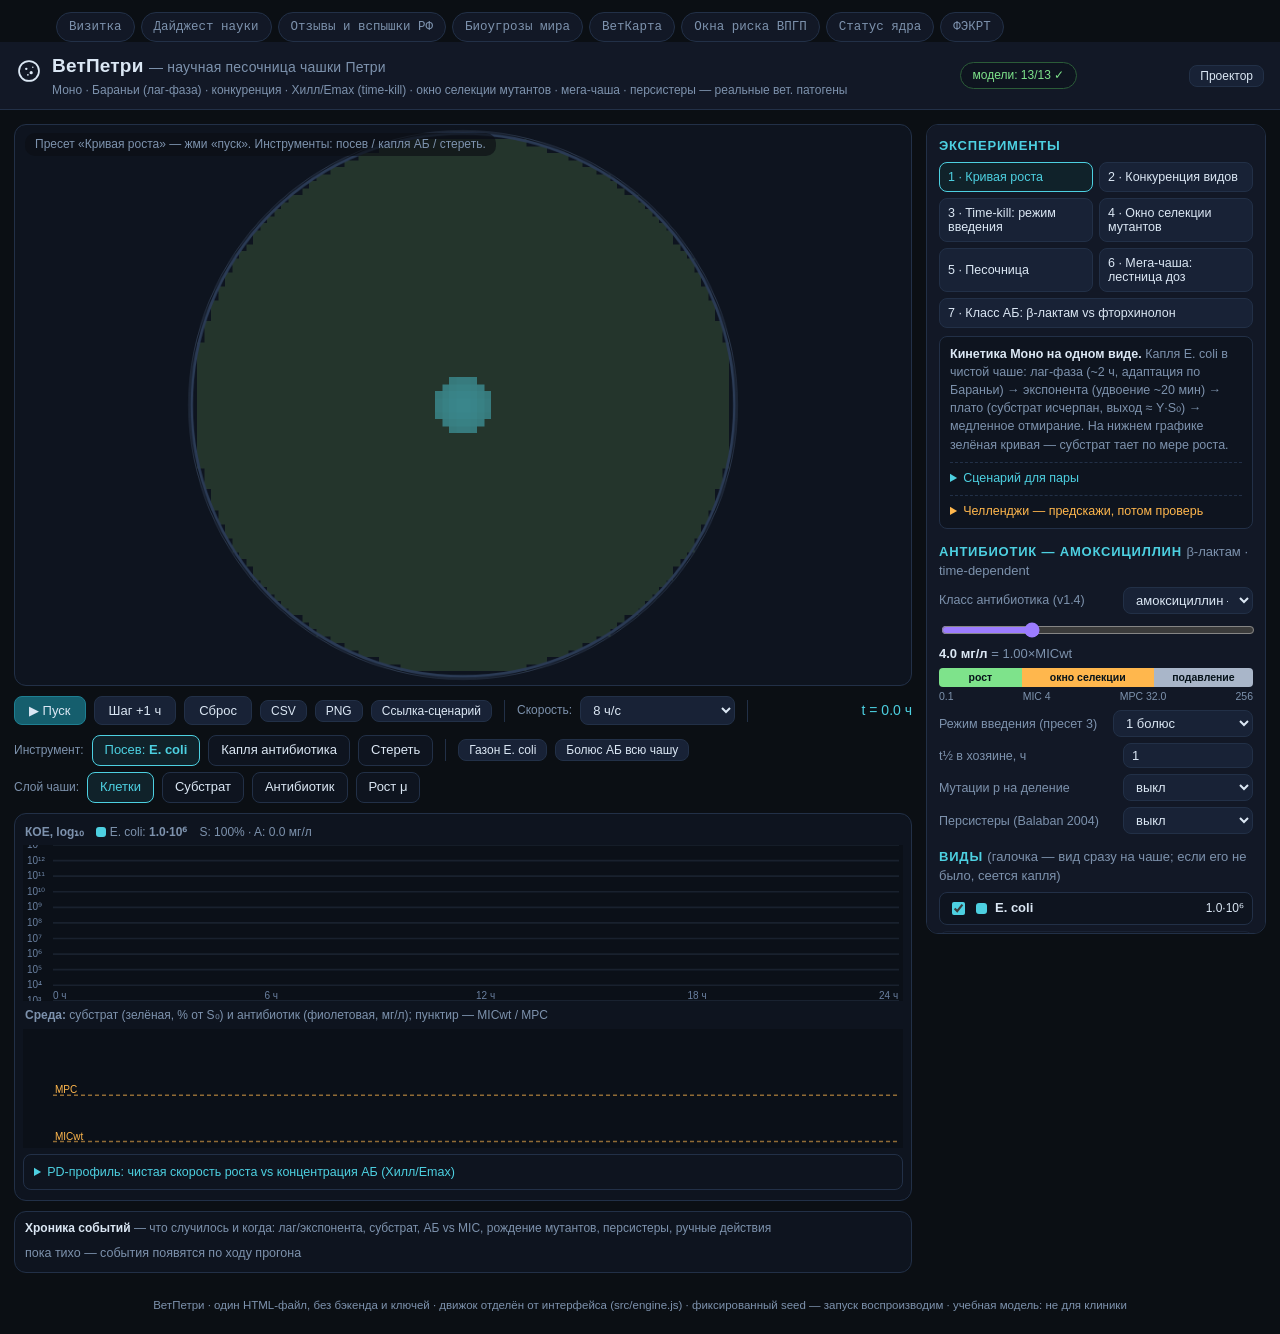
==== index.html @ a4577112 "Task 184: ВетПетри — хвост аудита 183: читаемые оси на мобильных (DPR-масштаб), систематический NBSP" ====
<!DOCTYPE html>
<html lang="ru">
<head>
<meta charset="utf-8">
<meta name="viewport" content="width=device-width, initial-scale=1">
<title>ВетПетри — научная песочница чашки Петри (вет. микробиология)</title>
<meta name="description" content="Учебный симулятор чашки Петри с реальными ветеринарными патогенами: кинетика Моно, лаг-фаза по Бараньи, конкуренция видов, time-kill по Хиллу/Emax, окно селекции мутантов. Один HTML, без бэкенда.">
<meta property="og:title" content="ВетПетри — симулятор чашки Петри">
<meta property="og:description" content="Моно, Бараньи, Хилл/Emax, окно селекции мутантов — на реальных вет. патогенах. Для пары по микробиологии.">
<style>
/* vet-ds — ядро ДС экосистемы (инлайн, офлайн single-file) */
/* ==========================================================================
   vet-ds v2.3 «Научная периодика» — дизайн-система ветеринарной экосистемы
   --------------------------------------------------------------------------
   v2.1:  редакционный слой — .ds-rule-double, .ds-dropcap, .ds-spark,
          .ds-overline--rule, .ds-masthead-meta, .ds-theme-toggle--labeled
   v2.1.1: токен --ds-rule для «чернильных» линеек (тёмная тема больше не
          красит их текстом = «белые полосы»); .ds-rule-double на токене
   v2.2:  мастхед-паттерн витрин — .ds-masthead (шапка-«полоса периодики»
          c брендом/подзаголовком/боком), .ds-hub (навигация экосистемы
          пилюлями), .ds-footer--meta (левый многострочный подвал витрины).
          Закрывает последний открытый пункт роадмапа v2.0. Эталонная
          адопция: vetflu (Task 154).
   v2.3:  голоса по разделу + платформенный слой. Голос B «Формуляр»
          (data-theme="form"), компоненты периодики (.ds-tabs,
          .ds-pagination, .ds-delta--good/--bad, .ds-skeleton, .ds-empty,
          .ds-pullquote, .ds-ba), Prata-фолбэк кириллицы, :focus-visible,
          prefers-reduced-motion, print всех голосов. Платформа (блоки
          26-29): View Transitions, сноски-поповеры, прогресс чтения,
          формулярная валидация без JS. Повышено из v2.3-draft: Task 161
          (апрув+докрутки), 162 (лаборатория платформы), 163 (вес/слоп),
          164 (повышение). Гейт contrast_v2.py зелёный во всех 5 темах.
   v2.3.1: мобильная компакция периодики (блок 30) — мастхед/хаб/колофон
          на 640px: лого 38px, кегли вниз, хаб одним скроллящимся рядом,
          safe-area-inset-bottom у подвала. Повод: голос владельца —
          «на телефоне верх занимает большую часть экрана» (Task 165).
   v2.3.2: формуляр самодостаточен в любой оболочке — блок form дополнил
          токены текста/бордеров/статусов/теней значениями A-light (грабли
          §24: в A-dark секция наследовала бы кремовый --ds-text на бежевом).
          Значения = прежний merge root+form, гейт не меняется. Акцент
          остаётся характером витрины (пиннинг в тёмной оболочке обязателен).
          --ds-border-strong затемнён до #857F6E: подчёркивание инпутов —
          небуквенная графика, WCAG 1.4.11 требует 3:1 (A-light значение
          давало 1.57 на беж — слепая зона текстового гейта). Плюс фикс
          print-переанкорки: section[data-theme="form"] в селекторе блока 20 —
          §25 ниже по файлу побеждал равную специфичность, и стол печатался
          бежевым при включённых «фонах печати» (нашёл print-гейт vettools).
   v2.3.3: гейт §1.4.11 стал законом ядра (contrast_v2.py: border-strong ×
          3 поверхности ≥3:1, rule × bg ≥3:1, --ds-border исключён как
          декор) — и сразу поймал: root #C8C4B6 = 1.51–1.75, dark #554E44
          = 1.60–2.02, instrument #353B44 = 1.38–1.60. Фикс: border-strong
          #857F6E в A-light/A-dark (сепия-тушь единая с формуляром, худшая
          3.28:1) и #6A7590 в C (сталь, худшая 3.38:1). Task 175.
   v2.3.4: --ds-accent-text «акцент-тушь» — терракота, разведённая чер--
          нилами текста (color-mix от --ds-accent: характер витрины едет
          автоматически). Закрывает слепую зону «акцент-как-текст»:
          чистый акцент как текст = 4.38:1 на беж (root), 3.94 на гра--
          фите (dark), 3.7 на тинтах бейджей — .ds-overline b, .ds-fn,
          .ds-badge, .ds-hub a.on, .ds-link:hover теперь на тушы; P=76
          root/form (худшая 5.13), P=64 dark (худшая 4.84), C — чистая
          бирюза (5.57). Гейт: contrast_v2 разбирает var()/color-mix.
   v2.4:  ПОЛЕВОЙ РЕЖИМ — шестая и седьмая темы. [data-theme="field"]
          «Солнце»: текст 7:1 (AAA — чтение на улице), тач-таргеты
          ≥48px, тени отключены (солнце их смывает), туша P=56
          (#782a16, худшая 7.18). [data-theme="night"] — янтарь без
          синего: синий канал наименьший в КАЖДОМ токене (закон гейта,
          не вкус), текст ≥7, статусы переведены на тёплые аналоги
          (blue→песок #D4B47E, violet→тёплый mauve #C9A184), прототип —
          nightTheme ветэко #16130E. Компоненты: .ds-toast (панель на
          волоске border-strong, без тени — эталон DsRoute-тост ветвойс),
          .ds-dl (прогресс скачивания модели: байты × скорость × ETA).
          Гейты: порог 7:1 для field/night текст-ролей и field-туши;
          ночь-без-синего проверяется по b<min(r,g) каждого токена.
   v2.4.1: поповер-фолбэк без Popover API (Chrome < 114, 2023) — сноска
          деградирует в классическую периодику: маркер не прикидывается
          кнопкой (курсор/тач сняты через @supports not selector(
          :popover-open)), текст живёт каноничным дублем — списком
          .ds-fnotes; дубль скрыт «всегда-закрыт» и показывается
          :popover-open. Урок QA: @supports (popover: popover) — ложь
          даже в свежих Chromium (HTML-атрибут ≠ CSS-свойство).
          Повод: код-ревью Task 178 («сайты тоже»).
   Один файл: токены + компоненты. Подключается витриной как копия
   (репо приватное — CDN недоступен) или git submodule.

   ГОЛОС СИСТЕМЫ (v2.0, решение владельца — Task 140):
   середина между зумер-модой и научной сдержанностью. Личность выражают
   типографика, данные и аннотации — НЕ декор. Референс: научная периодика
   (Our World in Data × издательские системы Anthropic).

   Темы:
     :root                    — A-light «Научная периодика» (бумага) — ДЕФОЛТ
     [data-theme="dark"]      — A-dark «Вечерний номер» (тёплый графит)
     [data-theme="instrument"]— C «Прибор» (графит + бирюза) — дашборды с картой
     [data-theme="light"]     — алиас A-light (обратная совместимость v0.1)
     [data-theme="form"]      — B «Формуляр» (голос разделов «действуешь»):
                                 секция на странице A — токены производные,
                                 плотность рабочего стола
     [data-theme="field"]      — A-полевой «Солнце» (v2.4): текст 7:1 (AAA,
                                 чтение на солнце), тач ≥48, плоские тени
     [data-theme="night"]      — полевая ночь (v2.4): янтарь без синего
                                 (b-канал наименьший во всех токенах)

   Витрина-характер: :root { --ds-accent: <светлое значение>; }
   [data-theme="dark"] { --ds-accent: <тёмное значение>; } — все производные
   (color-mix, currentColor, focus) едут автоматически.

   Шрифты: Google Fonts (link в README; офлайн — деградация на системные).

   Правила экосистемы (не менять без причины):
   - иконки = Lucide inline SVG; эмодзи в UI запрещены;
   - текст ≥ AA (4.5:1): --ds-faint — нижняя граница читаемого (проверено
     на bg/surface/surface2 во всех темах, scripts/contrast_v2.py);
   - ✓ ✗ ⚠ — легитимные типографские знаки статусов;
   - категориальные data-viz-цветы (карты/графики) ДС не подчиняются;
   - заголовки-витрины: serif-дисплей (--ds-font-display), курсивный акцент — em;
   - бан-лист: glassmorphism, mesh-градиенты, блобы, radius > 10px,
     эмодзи в UI, свечения вокруг текста;
   - движение: --ds-dur/--ds-ease, единые для всех переходов.
   ========================================================================== */

/* --------------------------------------------------------------------------
   1. Токены — A-light «Научная периодика» (дефолт)
   -------------------------------------------------------------------------- */
:root {
  color-scheme: light;

  /* -- Поверхности (бумага) ----------------------------------------------- */
  --ds-bg:        #FAF9F5;   /* фон страницы — тёплая бумага */
  --ds-surface:   #FFFFFF;   /* карточки, панели */
  --ds-surface2:  #F1EEE6;   /* приподнятые панели, hover-строки */
  --ds-border:    #E3E0D5;   /* волосяные линии (декоративные разделители — вне §1.4.11) */
  --ds-border-strong: #857F6E; /* рамки инпутов/кнопок/чипов: WCAG 1.4.11 ≥3:1 — та же сепия,
                              что у формуляра с v2.3.2 (было #C8C4B6 = 1.51–1.75:1 — слепая зона) */
  --ds-rule:      #1C1B1A;   /* «чернильные» линейки редакционного слоя (мастхед, № выпусков) */

  /* -- Текст --------------------------------------------------------------- */
  --ds-text:      #1C1B1A;   /* основной (16.3:1) */
  --ds-muted:     #5B564C;   /* второстепенный (6.9:1) */
  --ds-faint:     #6E695C;   /* метаданные, подписи (5.2:1, ≥AA везде) */

  /* -- Семантика статусов (едина по всем темам) ----------------------------- */
  --ds-red:       #B3261E;   /* ошибка, критично */
  --ds-green:     #47753A;   /* успех, OK (v2.3: +AA на surface2, было #4C7A3F 4.35) */
  --ds-amber:     #8A5A14;   /* внимание, предупреждение */
  --ds-orange:    #AC4E18;   /* высоко/риск (v2.3: +AA на surface2, было #B4531C 4.32) */
  --ds-blue:      #33608C;   /* инфо, ссылки-данные */
  --ds-violet:    #6D4FC4;   /* категориальный (данные, не UI) */

  /* -- Акцент: эпидемиологический красный периодики ------------------------ */
  --ds-accent:       #C73E1D;
  --ds-accent-strong: #A93516;   /* hover / активные состояния */
  --ds-accent-ink:   #FFF8F4;    /* текст на заливке акцентом (4.8:1) */
  --ds-accent-text:  color-mix(in srgb, var(--ds-accent) 76%, var(--ds-text) 24%);
                     /* v2.3.4 «акцент-тушь»: терракота, разведённая чернилами
                        текста — акцент-как-ТЕКСТ (§1.4.3, худшая 5.13:1 на тинтах
                        бейджей; чистый акцент давал 3.7–4.4). Заливки/графика —
                        по-прежнему чистый --ds-accent */

  /* -- Типографика: голос системы ------------------------------------------- */
  --ds-font-display: "Instrument Serif", Georgia, "Times New Roman", serif;
  --ds-font-sans: "Inter", ui-sans-serif, -apple-system, "Segoe UI", Roboto,
                  "Helvetica Neue", Arial, sans-serif;
  --ds-font-mono: "IBM Plex Mono", ui-monospace, "SF Mono", "Cascadia Mono",
                  Consolas, "Liberation Mono", monospace;
  --ds-text-xs:   11px;
  --ds-text-s:    12.5px;
  --ds-text-m:    14px;
  --ds-text-l:    17px;
  --ds-text-xl:   24px;
  --ds-text-2xl:  clamp(30px, 4.5vw, 40px);  /* заголовки-витрины, serif */
  --ds-text-hero: clamp(38px, 6vw, 64px);    /* h1 лендинга, serif */

  /* -- Спейсинг (базис 4px) -------------------------------------------------- */
  --ds-space-1: 4px;
  --ds-space-2: 8px;
  --ds-space-3: 12px;
  --ds-space-4: 16px;
  --ds-space-5: 24px;
  --ds-space-6: 32px;
  --ds-space-7: 48px;

  /* -- Радиусы (периодика: сдержанные) --------------------------------------- */
  --ds-radius-s:    4px;   /* кнопки, чипы, инпуты */
  --ds-radius:      8px;   /* карточки, панели */
  --ds-radius-pill: 999px;

  /* -- Тени (бумага: мягкий ambient) ----------------------------------------- */
  --ds-shadow:    0 1px 2px rgba(28,27,26,.05), 0 10px 28px rgba(28,27,26,.06);
  --ds-shadow-in: inset 0 1px 0 rgba(255,255,255,.6);

  /* -- Движение (единая спецификация) ---------------------------------------- */
  --ds-dur:  160ms;
  --ds-ease: cubic-bezier(.2, 0, 0, 1);

  /* -- Фокус (a11y) ------------------------------------------------------------ */
  --ds-focus: 0 0 0 2px var(--ds-bg), 0 0 0 4px var(--ds-accent);
}

/* --------------------------------------------------------------------------
   1a. A-dark «Вечерний номер» — тёплый графит, кремовый текст
   -------------------------------------------------------------------------- */
[data-theme="dark"] {
  color-scheme: dark;

  --ds-bg:        #211E19;
  --ds-surface:   #2A2620;
  --ds-surface2:  #34302A;
  --ds-border:    #3F3A32;
  --ds-border-strong: #857F6E; /* v2.3.3: ≥3:1 на худшей поверхности #34302A (3.28) — единая
                              «сепия-тушь» сильных рамок в свете и ночи (было #554E44 = 1.60–2.02) */
  --ds-rule:      #6E685C;   /* ~3:1 на bg: линейка читается, но не «белая полоса» (НЕ --ds-text!) */

  --ds-text:      #EDE9E0;   /* 13.7:1 */
  --ds-muted:     #B8B1A3;   /* 7.8:1 */
  --ds-faint:     #9E9789;   /* 5.7:1 bg / 4.5:1 surface2 — AA везде */

  --ds-red:       #E87963;   /* 4.6:1 на surface2 — AA на всех поверхностях */
  --ds-green:     #8DB96F;
  --ds-amber:     #D9A24A;
  --ds-orange:    #E08A4F;
  --ds-blue:      #82A9CC;
  --ds-violet:    #B9A5E3;

  --ds-accent:       #E06A43;   /* терракота на тёмном (5.0:1) */
  --ds-accent-strong: #EC855F;
  --ds-accent-ink:   #1F0E07;   /* 5.6:1 на заливке */
  --ds-accent-text:  color-mix(in srgb, var(--ds-accent) 64%, var(--ds-text) 36%);
                     /* v2.3.4: тёмный акцент слабее на своих поверхностях
                        (3.4–3.9) — разводим сильнее, к белому чернилу;
                        худшая 4.84:1 на тинте бейджа */

  --ds-shadow:    0 1px 2px rgba(0,0,0,.3), 0 8px 24px rgba(0,0,0,.22);
  --ds-shadow-in: inset 0 1px 0 rgba(255,255,255,.04);
}

/* --------------------------------------------------------------------------
   1b. C «Прибор» — дашборды с картой: графит + приборная бирюза
   -------------------------------------------------------------------------- */
[data-theme="instrument"] {
  color-scheme: dark;

  --ds-bg:        #14161A;
  --ds-surface:   #1A1D22;
  --ds-surface2:  #20242B;
  --ds-border:    #262A31;
  --ds-border-strong: #6A7590; /* v2.3.3: ≥3:1 на худшей поверхности #20242B (3.38) — сталь
                              светлее графита, аффорданс рамок (было #353B44 = 1.38–1.60) */
  --ds-rule:      #5A6472;   /* ~3:1 на bg — приборная линейка без неона */

  --ds-text:      #E8EAED;   /* 15.0:1 */
  --ds-muted:     #AAB5C0;   /* 8.7:1 */
  --ds-faint:     #939EA9;   /* 6.6:1 bg / 5.7:1 surface2 */

  --ds-red:       #E46655;   /* v2.3: +AA на surface2 (было #E2604F 4.46) */
  --ds-green:     #57B87B;
  --ds-amber:     #E0A438;
  --ds-orange:    #E08A4F;
  --ds-blue:      #6FA8DC;
  --ds-violet:    #A78BFA;

  --ds-accent:       #35C29A;   /* приборная бирюза (8.1:1) */
  --ds-accent-strong: #4AD4AC;
  --ds-accent-ink:   #0C1210;   /* 8.4:1 на заливке */
  --ds-accent-text:  var(--ds-accent);
                     /* v2.3.4: C — бирюза чистая, 5.57:1 худшая (тинт
                        бейджа на surface2); характеры (циан лабораторий)
                        наследуют автоматически через var() */

  --ds-shadow:    0 1px 2px rgba(0,0,0,.35), 0 8px 24px rgba(0,0,0,.25);
  --ds-shadow-in: inset 0 1px 0 rgba(255,255,255,.03);
}

/* 1c. Обратная совместимость v0.1: витрины со старым атрибутом светлой темы */
[data-theme="light"] { color-scheme: light; }

/* --------------------------------------------------------------------------
   1d. A-полевой «Солнце» (v2.4) — чтение на улице: 7:1, тач ≥48, плоско
   -------------------------------------------------------------------------- */
[data-theme="field"] {
  color-scheme: light;

  /* максимум отражения: чистая бумага, никаких кремовых оттенков;
     surface2 — единственный тон-шаг (на солнце тонкие различия гибнут) */
  --ds-bg:        #FFFFFF;
  --ds-surface:   #FFFFFF;
  --ds-surface2:  #F0EEE8;
  --ds-border:    #D9D5C8;   /* декор — вне §1.4.11 как и в A-light */
  --ds-border-strong: #6E6656; /* рамки на солнце: 4.89 худшая — в A-light 3.28;
                                полевой аффорданс должен переживать блики */
  --ds-rule:      #14110E;

  /* чернила: 7:1 (AAA) на всех поверхностях — порог полевого гейта;
     faint #524D45 (7.22) — подписи тоже читаются под солнцем */
  --ds-text:      #14110E;   /* 16.2:1 */
  --ds-muted:     #47423B;   /* 8.58:1 */
  --ds-faint:     #524D45;   /* 7.22:1 */

  /* статусы A-light проходят на белом (4.67–5.67) — семантика статусов
     едина по темам (правило ядра), полевой порог их не трогает */
  --ds-red:       #B3261E;
  --ds-green:     #47753A;
  --ds-amber:     #8A5A14;
  --ds-orange:    #AC4E18;
  --ds-blue:      #33608C;
  --ds-violet:    #6D4FC4;

  --ds-accent:       #C73E1D;   /* заливки — та же терракота (кнопка =
                                  крупный текст, AA 4.8 хватает) */
  --ds-accent-strong: #A93516;
  --ds-accent-ink:   #FFF8F4;
  --ds-accent-text:  color-mix(in srgb, var(--ds-accent) 56%, var(--ds-text) 44%);
                     /* полевая туша P=56 (#782a16, худшая 7.18 на тинте):
                        акцент-как-текст на солнце — тоже AAA */

  /* солнце смывает тени — плоскость как у формуляра (print-паттерн) */
  --ds-shadow:    none;
  --ds-shadow-in: none;

  /* фокус толще: 5px контур — на солнце 4px теряется в блике */
  --ds-focus: 0 0 0 2px var(--ds-bg), 0 0 0 5px var(--ds-accent);
}

/* --------------------------------------------------------------------------
   1e. Полевая ночь (v2.4) — янтарь без синего: тёмная адаптация глаз
   -------------------------------------------------------------------------- */
[data-theme="night"] {
  color-scheme: dark;

  /* прототип — nightTheme ветэко (#16130E): тёплый чёрный, синий канал
     в КАЖДОМ токене — наименьший (закон contrast_v2: b < min(r,g));
     ночь не вышибает родопсин — можно вернуться к работе с фонариком */
  --ds-bg:        #16130E;
  --ds-surface:   #1D1912;
  --ds-surface2:  #262017;
  --ds-border:    #3A3428;
  --ds-border-strong: #8A8270;  /* 4.23 худшая — тёплой стали хватает */
  --ds-rule:      #E6DAC2;

  --ds-text:      #E6DAC2;   /* 11.7:1 — тёплые чернила */
  --ds-muted:     #C2B599;   /* 7.96:1 — тоже за полевым порогом 7 */
  --ds-faint:     #A2957B;   /* 5.47:1 — метаданные, AA (не полевой порог) */

  /* статусы — тёплые аналоги: СИНЕГО НЕТ (blue→песок, violet→тёплый mauve);
     семантика сохранена позицией в API, не оттенком */
  --ds-red:       #E8785A;
  --ds-green:     #BFB15E;
  --ds-amber:     #E8C068;
  --ds-orange:    #E8A05C;
  --ds-blue:      #D4B47E;   /* «инфо» песочный — синий канал наименьший */
  --ds-violet:    #C9A184;   /* категориальный — тёплый mauve */

  --ds-accent:       #E8A25C;   /* янтарь (8.5 с чернилами) */
  --ds-accent-strong: #F0B876;
  --ds-accent-ink:   #1F1305;
  --ds-accent-text:  color-mix(in srgb, var(--ds-accent) 86%, var(--ds-text) 14%);
                     /* ночная туша почти чистый янтарь (худшая 6.33 на тинте):
                        разводить сильнее незачем — глаз ночью и так контрастный */

  --ds-shadow:    0 1px 2px rgba(0,0,0,.55), 0 8px 24px rgba(0,0,0,.45);
  --ds-shadow-in: inset 0 1px 0 rgba(232,218,194,.05);

  --ds-focus: 0 0 0 2px var(--ds-bg), 0 0 0 4px var(--ds-accent);
}

/* --------------------------------------------------------------------------
   2. Базовая типографика ДС
   -------------------------------------------------------------------------- */
.ds-body {
  font-family: var(--ds-font-sans);
  font-size: var(--ds-text-m);
  line-height: 1.55;
  color: var(--ds-text);
  background: var(--ds-bg);
  -webkit-font-smoothing: antialiased;
  font-variant-numeric: tabular-nums;   /* цифры данных не пляшут */
}

/* --------------------------------------------------------------------------
   2a. Голос периодики: дисплей, оверлайн, сноски
   -------------------------------------------------------------------------- */
.ds-display {
  font-family: var(--ds-font-display);
  font-weight: 400;
  font-size: var(--ds-text-2xl);
  line-height: 1.12;
  letter-spacing: -.01em;
  margin: 0 0 var(--ds-space-3);
}
.ds-display em { color: var(--ds-accent-text); font-style: italic; }

.ds-display--hero {
  font-size: var(--ds-text-hero);
  line-height: 1.05;
  letter-spacing: -.015em;
}

/* моно-оверлайн над заголовком: «01 · Эпидситуация // Грипп птиц» */
.ds-overline {
  font-family: var(--ds-font-mono);
  font-size: var(--ds-text-xs);
  font-weight: 500;
  letter-spacing: .14em;
  text-transform: uppercase;
  color: var(--ds-muted);
  margin: 0 0 var(--ds-space-3);
}
.ds-overline b { color: var(--ds-accent-text); font-weight: 500; }

/* подпись «Рис. N — ...» под иллюстрацией/графиком */
.ds-figure { margin: 0; }
.ds-figure__caption {
  margin-top: var(--ds-space-2);
  font-family: var(--ds-font-mono);
  font-size: var(--ds-text-xs);
  line-height: 1.5;
  color: var(--ds-faint);
}
.ds-figure__caption b { color: var(--ds-accent-text); font-weight: 500; }

/* сноска в тексте и подвал сносок */
.ds-fn {
  color: var(--ds-accent-text);
  font-family: var(--ds-font-mono);
  font-size: .62em;
  vertical-align: super;
  line-height: 0;
  cursor: help;
}
.ds-fnotes {
  font-family: var(--ds-font-mono);
  font-size: var(--ds-text-xs);
  line-height: 1.7;
  color: var(--ds-faint);
  border-top: 1px solid var(--ds-border);
  padding-top: var(--ds-space-3);
  max-width: 62ch;
}

/* фактура лабноты: точечная сетка для hero-зон (тон, не декор-градиент) */
.ds-bg-dots {
  background-image: radial-gradient(
    circle,
    color-mix(in srgb, var(--ds-text) 13%, transparent) 1px,
    transparent 1.2px);
  background-size: 22px 22px;
}

/* --------------------------------------------------------------------------
   2b. Редакционный слой v2.1 — мастхед, буквица, спарклайн, двойные линейки
   -------------------------------------------------------------------------- */
/* двойная линейка периодики: толстая линия + тонкая (пустой div-разделитель) */
.ds-rule-double {
  border: none;
  border-top: 2px solid var(--ds-rule);
  padding-top: 2px;
  margin: var(--ds-space-4) 0;
}
.ds-rule-double::after { content: ""; display: block; border-top: 1px solid var(--ds-border-strong); }

/* буквица первого абзаца (лид номера) */
.ds-dropcap::first-letter {
  float: left;
  font-family: var(--ds-font-display);
  font-size: 3em;
  line-height: .82;
  padding: .05em .12em 0 0;
  color: var(--ds-accent-text);
}

/* спарклайн: орнамент = данные (svg viewBox="0 0 100 30" preserveAspectRatio="none") */
.ds-spark { display: block; width: 100%; height: 30px; }
.ds-spark__line {
  fill: none;
  stroke: var(--ds-accent);
  stroke-width: 1.75;
  stroke-linecap: round;
  stroke-linejoin: round;
  vector-effect: non-scaling-stroke;
}
.ds-spark__area { fill: color-mix(in srgb, var(--ds-accent) 10%, transparent); }
.ds-spark__end { fill: var(--ds-accent); }

/* оверлайн-разделитель секции: «№ 128 · 24 октября» + линейка до края */
.ds-overline--rule { display: flex; align-items: center; gap: var(--ds-space-3); }
.ds-overline--rule::after { content: ""; flex: 1; height: 1px; background: var(--ds-border-strong); }

/* служебная строка мастхеда («газетная» вёрстка шапки) */
.ds-masthead-meta {
  display: flex;
  justify-content: space-between;
  gap: var(--ds-space-3);
  flex-wrap: wrap;
  font-family: var(--ds-font-mono);
  font-size: var(--ds-text-xs);
  letter-spacing: .08em;
  text-transform: uppercase;
  color: var(--ds-faint);
}

/* --------------------------------------------------------------------------
   3. Кнопки
   -------------------------------------------------------------------------- */
.ds-btn {
  display: inline-flex;
  align-items: center;
  justify-content: center;
  gap: var(--ds-space-1);
  min-height: 38px;                 /* тач-таргет: полевой инструмент */
  padding: 0 var(--ds-space-4);
  border: 1px solid var(--ds-border-strong);
  border-radius: var(--ds-radius-s);
  background: var(--ds-surface);
  color: var(--ds-text);
  font: inherit;
  font-size: var(--ds-text-s);
  font-weight: 600;
  cursor: pointer;
  text-decoration: none;
  white-space: nowrap;
  transition: background var(--ds-dur) var(--ds-ease),
              border-color var(--ds-dur) var(--ds-ease),
              color var(--ds-dur) var(--ds-ease);
}
.ds-btn:hover { background: var(--ds-surface2); border-color: var(--ds-text); }
.ds-btn:focus-visible { outline: none; box-shadow: var(--ds-focus); }
.ds-btn:active { transform: translateY(1px); }
.ds-btn:disabled, .ds-btn[aria-disabled="true"] {
  opacity: .45; cursor: not-allowed; transform: none;
}

.ds-btn--primary {
  background: var(--ds-accent);
  border-color: var(--ds-accent);
  color: var(--ds-accent-ink);
}
.ds-btn--primary:hover {
  background: var(--ds-accent-strong);
  border-color: var(--ds-accent-strong);
  color: var(--ds-accent-ink);
}

.ds-btn--danger {
  background: transparent;
  border-color: color-mix(in srgb, var(--ds-red) 45%, transparent);
  color: var(--ds-red);
}
.ds-btn--danger:hover {
  background: color-mix(in srgb, var(--ds-red) 12%, transparent);
  border-color: var(--ds-red);
}

.ds-btn--ghost {
  background: transparent;
  border-color: transparent;
  color: var(--ds-muted);
}
.ds-btn--ghost:hover {
  background: var(--ds-surface2);
  border-color: transparent;
  color: var(--ds-text);
}

.ds-btn--sm { min-height: 30px; padding: 0 var(--ds-space-3); font-size: var(--ds-text-xs); }

/* квадратная иконка-кнопка (тоггл темы, соцссылки) */
.ds-btn--icon {
  width: 38px;
  padding: 0;
  color: var(--ds-muted);
}
.ds-btn--icon:hover { color: var(--ds-text); }

/* --------------------------------------------------------------------------
   4. Карточки и панели
   -------------------------------------------------------------------------- */
.ds-card {
  background: var(--ds-surface);
  border: 1px solid var(--ds-border);
  border-radius: var(--ds-radius);
  padding: var(--ds-space-4);
  transition: border-color var(--ds-dur) var(--ds-ease),
              transform var(--ds-dur) var(--ds-ease),
              box-shadow var(--ds-dur) var(--ds-ease);
}
.ds-card:hover { border-color: var(--ds-border-strong); }
.ds-card--pad-l { padding: var(--ds-space-5); }
.ds-card--flat { border-color: transparent; box-shadow: var(--ds-shadow); }
.ds-card--flat:hover { transform: translateY(-1px); box-shadow: var(--ds-shadow); }

.ds-card__title {
  font-size: var(--ds-text-m);
  font-weight: 700;
  margin: 0 0 var(--ds-space-2);
}
.ds-card__meta {
  font-size: var(--ds-text-xs);
  color: var(--ds-faint);
  margin: 0 0 var(--ds-space-3);
}

/* крупная цифра-статистика (сигнатура периодики: данные = орнамент) */
.ds-stat { display: flex; flex-direction: column; gap: 6px; }
.ds-stat__value {
  font-family: var(--ds-font-display);
  font-size: 42px;
  line-height: 1;
  letter-spacing: -.01em;
}
.ds-stat__value small { font-size: 20px; color: var(--ds-muted); font-weight: 400; }
.ds-stat__label {
  font-family: var(--ds-font-mono);
  font-size: var(--ds-text-xs);
  letter-spacing: .08em;
  text-transform: uppercase;
  color: var(--ds-faint);
}

/* --------------------------------------------------------------------------
   5. Чипы и бейджи
   -------------------------------------------------------------------------- */
.ds-chip {
  display: inline-flex;
  align-items: center;
  gap: var(--ds-space-1);
  min-height: 26px;
  padding: 0 var(--ds-space-2);
  border: 1px solid var(--ds-border-strong);
  border-radius: var(--ds-radius-s);      /* периодика: чипы не пилюли */
  background: transparent;
  color: var(--ds-muted);
  font-size: var(--ds-text-xs);
  font-weight: 600;
  line-height: 1;
  white-space: nowrap;
  text-decoration: none;
  cursor: default;
  font-family: var(--ds-font-mono);
  transition: border-color var(--ds-dur) var(--ds-ease),
              color var(--ds-dur) var(--ds-ease);
}
a.ds-chip:hover { border-color: var(--ds-text); color: var(--ds-text); }

.ds-chip--red    { color: var(--ds-red);    border-color: color-mix(in srgb, var(--ds-red)    35%, transparent); }
.ds-chip--green  { color: var(--ds-green);  border-color: color-mix(in srgb, var(--ds-green)  35%, transparent); }
.ds-chip--amber  { color: var(--ds-amber);  border-color: color-mix(in srgb, var(--ds-amber)  35%, transparent); }
.ds-chip--orange { color: var(--ds-orange); border-color: color-mix(in srgb, var(--ds-orange) 35%, transparent); }
.ds-chip--blue   { color: var(--ds-blue);   border-color: color-mix(in srgb, var(--ds-blue)   35%, transparent); }

/* компактный бейдж (заливка тоном статуса) */
.ds-badge {
  display: inline-flex;
  align-items: center;
  gap: 4px;
  padding: 2px var(--ds-space-2);
  border-radius: var(--ds-radius-s);
  font-size: var(--ds-text-xs);
  font-weight: 700;
  line-height: 1.4;
  background: color-mix(in srgb, var(--ds-accent) 12%, transparent);
  color: var(--ds-accent-text);
}
.ds-badge--red    { background: color-mix(in srgb, var(--ds-red)    12%, transparent);    color: var(--ds-red); }
.ds-badge--green  { background: color-mix(in srgb, var(--ds-green)  12%, transparent);  color: var(--ds-green); }
.ds-badge--amber  { background: color-mix(in srgb, var(--ds-amber)  12%, transparent);  color: var(--ds-amber); }

/* статусная точка */
.ds-dot {
  width: 8px; height: 8px;
  border-radius: 50%;
  background: var(--ds-muted);
  flex-shrink: 0;
}
.ds-dot--red { background: var(--ds-red); }
.ds-dot--green { background: var(--ds-green); }
.ds-dot--amber { background: var(--ds-amber); }

/* --------------------------------------------------------------------------
   6. Формы (фильтры витрин)
   -------------------------------------------------------------------------- */
.ds-field { display: flex; flex-direction: column; gap: var(--ds-space-1); }

.ds-label {
  font-size: var(--ds-text-xs);
  font-weight: 600;
  color: var(--ds-muted);
}

.ds-input, .ds-select, .ds-textarea {
  font: inherit;
  font-size: var(--ds-text-s);
  color: var(--ds-text);
  background: var(--ds-surface);
  border: 1px solid var(--ds-border-strong);
  border-radius: var(--ds-radius-s);
  padding: var(--ds-space-2) var(--ds-space-3);
  min-height: 38px;
  transition: border-color var(--ds-dur) var(--ds-ease);
}
.ds-input::placeholder, .ds-textarea::placeholder { color: var(--ds-faint); opacity: 1; }
.ds-input:hover, .ds-select:hover, .ds-textarea:hover { border-color: var(--ds-muted); }
.ds-input:focus, .ds-select:focus, .ds-textarea:focus {
  outline: none;
  border-color: var(--ds-accent);
  box-shadow: var(--ds-focus);
}
.ds-select {
  appearance: none;
  padding-right: var(--ds-space-6);
  background-image: url("data:image/svg+xml,%3Csvg xmlns='http://www.w3.org/2000/svg' width='12' height='12' viewBox='0 0 24 24' fill='none' stroke='%236E695C' stroke-width='2' stroke-linecap='round'%3E%3Cpath d='m6 9 6 6 6-6'/%3E%3C/svg%3E");
  background-repeat: no-repeat;
  background-position: right var(--ds-space-3) center;
}
[data-theme="dark"] .ds-select {
  background-image: url("data:image/svg+xml,%3Csvg xmlns='http://www.w3.org/2000/svg' width='12' height='12' viewBox='0 0 24 24' fill='none' stroke='%239E9789' stroke-width='2' stroke-linecap='round'%3E%3Cpath d='m6 9 6 6 6-6'/%3E%3C/svg%3E");
}
[data-theme="instrument"] .ds-select {
  background-image: url("data:image/svg+xml,%3Csvg xmlns='http://www.w3.org/2000/svg' width='12' height='12' viewBox='0 0 24 24' fill='none' stroke='%23939EA9' stroke-width='2' stroke-linecap='round'%3E%3Cpath d='m6 9 6 6 6-6'/%3E%3C/svg%3E");
}

.ds-kbd {
  font-family: var(--ds-font-mono);
  font-size: var(--ds-text-xs);
  color: var(--ds-muted);
  background: var(--ds-surface2);
  border: 1px solid var(--ds-border);
  border-radius: 4px;
  padding: 1px 6px;
  line-height: 1.5;
}

/* --------------------------------------------------------------------------
   7. Таблицы (ленты данных — волосяные линии, не зебра)
   -------------------------------------------------------------------------- */
.ds-table {
  width: 100%;
  border-collapse: collapse;
  font-size: var(--ds-text-s);
}
.ds-table th {
  text-align: left;
  font-family: var(--ds-font-mono);
  font-size: var(--ds-text-xs);
  font-weight: 500;
  text-transform: uppercase;
  letter-spacing: .1em;
  color: var(--ds-faint);
  padding: var(--ds-space-2) var(--ds-space-3);
  border-bottom: 1px solid var(--ds-border-strong);
}
.ds-table td {
  padding: var(--ds-space-2) var(--ds-space-3);
  border-bottom: 1px solid var(--ds-border);
  vertical-align: top;
}
.ds-table tbody tr:last-child td { border-bottom: none; }
.ds-table tbody tr { transition: background var(--ds-dur) var(--ds-ease); }
.ds-table tbody tr:hover { background: var(--ds-surface2); }
.ds-table--wrap td, .ds-table--wrap th { overflow-wrap: anywhere; }

/* --------------------------------------------------------------------------
   8. Шапка и подвал экосистемы
   -------------------------------------------------------------------------- */
.ds-header {
  position: sticky;
  top: 0;
  z-index: 40;
  display: flex;
  align-items: center;
  gap: var(--ds-space-3);
  height: 52px;
  padding: 0 var(--ds-space-4);
  background: color-mix(in srgb, var(--ds-bg) 86%, transparent);
  backdrop-filter: saturate(1.4) blur(10px);
  border-bottom: 1px solid var(--ds-border);
}
.ds-header__brand {
  display: inline-flex;
  align-items: center;
  gap: var(--ds-space-2);
  font-weight: 700;
  font-size: var(--ds-text-m);
  color: var(--ds-text);
  text-decoration: none;
}
.ds-header__brand svg { color: var(--ds-accent); }
.ds-header__spacer { margin-left: auto; }

.ds-footer {
  margin-top: var(--ds-space-7);
  padding: var(--ds-space-5) var(--ds-space-4) var(--ds-space-4);
  border-top: 1px solid var(--ds-border);
  font-family: var(--ds-font-mono);
  font-size: var(--ds-text-xs);
  letter-spacing: .06em;
  text-transform: uppercase;
  color: var(--ds-faint);
  text-align: center;
}
.ds-footer a { color: var(--ds-muted); }

/* --- v2.2: мастхед витрины-«периодики» (заголовок полосы, не липкий) ----
   .ds-header — компактный липкий бар приложений; .ds-masthead — редакционный
   двойник для витрин: мета-строка (.ds-masthead-meta, v2.1) + бренд-ряд
   (лого × заголовок-дисплей × подзаголовок) + бок (live-статус, тоггл).
   Разметка:
     <header class="ds-masthead">
       <div class="ds-masthead-meta">…</div>          <!-- опционально -->
       <div class="ds-masthead__row">                 <!-- .wrap у витрины -->
         <div class="ds-masthead__brand">
           <div class="ds-masthead__logo">svg</div>
           <div>
             <h1 class="ds-masthead__title">…</h1>
             <p class="ds-masthead__sub">…</p>
           </div>
         </div>
         <div class="ds-masthead__side">live · toggle</div>
       </div>
     </header>
     <div class="ds-rule-double"></div>               <!-- низ мастхеда -->
   -------------------------------------------------------------------------- */
.ds-masthead { border-bottom: 1px solid var(--ds-border); padding: var(--ds-space-4) 0 var(--ds-space-4); }
.ds-masthead__row {
  display: flex; align-items: center; justify-content: space-between;
  gap: var(--ds-space-4); flex-wrap: wrap;
}
.ds-masthead__brand { display: flex; align-items: center; gap: var(--ds-space-4); }
.ds-masthead__logo {
  width: 52px; height: 52px; flex: none;
  display: grid; place-items: center;
  color: var(--ds-accent);
  background: color-mix(in srgb, var(--ds-accent) 12%, transparent);
  border: 1px solid color-mix(in srgb, var(--ds-accent) 35%, transparent);
  border-radius: var(--ds-radius);
}
.ds-masthead__logo svg { width: 28px; height: 28px; }
.ds-masthead__title {
  font-family: var(--ds-font-display);
  font-weight: 400;
  font-size: 29px;
  letter-spacing: -.01em;
  line-height: 1.15;
  margin: 0;
  color: var(--ds-text);
}
.ds-masthead__sub { margin: 2px 0 0; color: var(--ds-muted); font-size: 14px; max-width: 60ch; }
.ds-masthead__sub--display { font: italic 400 16px/1.35 var(--ds-font-display); max-width: 48ch; }
.ds-masthead__side { display: flex; align-items: center; gap: var(--ds-space-2); flex-wrap: wrap; }

/* v2.2: ряд навигации экосистемы (хаб-ссылки пилюлями). Активная — aria-current
   или класс .on (обратная совместимость витрин). */
.ds-hub {
  display: flex; gap: 6px; flex-wrap: wrap;
  font-family: var(--ds-font-mono);
  font-size: 12.5px;
}
.ds-hub a {
  color: var(--ds-muted);
  text-decoration: none;
  border: 1px solid var(--ds-border);
  background: var(--ds-surface);
  border-radius: var(--ds-radius-pill);
  padding: 5px 12px;
  transition: color var(--ds-dur) var(--ds-ease), border-color var(--ds-dur) var(--ds-ease),
              background var(--ds-dur) var(--ds-ease);
}
.ds-hub a:hover {
  color: var(--ds-text);
  border-color: color-mix(in srgb, var(--ds-muted) 40%, transparent);
}
.ds-hub a.on, .ds-hub a[aria-current="page"] {
  color: var(--ds-accent-text);
  border-color: color-mix(in srgb, var(--ds-accent) 45%, transparent);
  background: color-mix(in srgb, var(--ds-accent) 12%, transparent);
}

/* v2.2: подвал витрины с легал/данными-строками — левый, без капса
   (редакционный колофон). База .ds-footer остаётся для центрированных. */
.ds-footer--meta {
  display: flex; flex-direction: column;
  gap: var(--ds-space-2);
  text-align: left;
  text-transform: none;
  letter-spacing: .02em;
}
.ds-footer--meta .ds-footer__legal { color: var(--ds-faint); }
.ds-footer--meta a { text-decoration: none; }
.ds-footer--meta a:hover { color: var(--ds-text); text-decoration: underline; }

/* --------------------------------------------------------------------------
   9. Утилиты типографики
   -------------------------------------------------------------------------- */
.ds-mono  { font-family: var(--ds-font-mono); }
.ds-muted { color: var(--ds-muted); }
.ds-faint { color: var(--ds-faint); }
.ds-err   { color: var(--ds-red); }
.ds-ok    { color: var(--ds-green); }
.ds-warn  { color: var(--ds-amber); }

.ds-link {
  color: var(--ds-text);
  text-decoration: underline;
  text-decoration-color: var(--ds-accent);
  text-decoration-thickness: 1px;
  text-underline-offset: 3px;
}
.ds-link:hover { color: var(--ds-accent-text); }

/* абзац-пояснение под заголовком секции */
.ds-lede {
  font-size: var(--ds-text-l);
  line-height: 1.6;
  color: var(--ds-muted);
  max-width: 62ch;
  margin: 0 0 var(--ds-space-4);
}

/* уведомление-полоса */
.ds-note {
  display: flex;
  gap: var(--ds-space-2);
  align-items: flex-start;
  padding: var(--ds-space-3) var(--ds-space-4);
  border-radius: var(--ds-radius-s);
  border: 1px solid color-mix(in srgb, var(--ds-amber) 35%, transparent);
  background: color-mix(in srgb, var(--ds-amber) 8%, transparent);
  color: var(--ds-amber);
  font-size: var(--ds-text-s);
}
.ds-note--info {
  border-color: color-mix(in srgb, var(--ds-blue) 35%, transparent);
  background: color-mix(in srgb, var(--ds-blue) 8%, transparent);
  color: var(--ds-blue);
}

/* --------------------------------------------------------------------------
   10. Тема-тоггл (паттерн витрин: light <-> dark)
   -------------------------------------------------------------------------- */
.ds-theme-toggle { display: inline-flex; }
.ds-theme-toggle svg { width: 16px; height: 16px; }
[data-theme="dark"] .ds-theme-toggle .ds-theme-toggle__sun,
[data-theme="instrument"] .ds-theme-toggle .ds-theme-toggle__sun { display: none; }
.ds-theme-toggle .ds-theme-toggle__moon { display: none; }
[data-theme="dark"] .ds-theme-toggle .ds-theme-toggle__moon,
[data-theme="instrument"] .ds-theme-toggle .ds-theme-toggle__moon { display: block; }

/* вариант с подписью (юзер-фидбек: иконка-одиночка терялась среди метаданных):
   иконка и слово = ЦЕЛЬ переключения — [☾ тёмная] на светлом, [☀ светлая] на тёмном */
.ds-theme-toggle--labeled .ds-theme-toggle__sun { display: none; }
[data-theme="dark"] .ds-theme-toggle--labeled .ds-theme-toggle__sun,
[data-theme="instrument"] .ds-theme-toggle--labeled .ds-theme-toggle__sun { display: block; }
.ds-theme-toggle--labeled .ds-theme-toggle__moon { display: block; }
[data-theme="dark"] .ds-theme-toggle--labeled .ds-theme-toggle__moon,
[data-theme="instrument"] .ds-theme-toggle--labeled .ds-theme-toggle__moon { display: none; }
.ds-theme-toggle--labeled .ds-theme-toggle__label {
  font-family: var(--ds-font-mono);
  font-size: var(--ds-text-xs);
  font-weight: 500;
  letter-spacing: .02em;
}
.ds-theme-toggle--labeled .ds-theme-toggle__label::after { content: "тёмная"; }
[data-theme="dark"] .ds-theme-toggle--labeled .ds-theme-toggle__label::after,
[data-theme="instrument"] .ds-theme-toggle--labeled .ds-theme-toggle__label::after { content: "светлая"; }

@media (prefers-reduced-motion: reduce) {
  .ds-btn, .ds-card, .ds-chip, .ds-table tbody tr { transition: none; }
  .ds-btn:active { transform: none; }
}

/* ==========================================================================
   v2.3 — слой периодики и платформы (быв. v2.3-draft, блоки 12–29)
   ========================================================================== */

/* -- 12. Tabs (периодика: подчёркнутая вкладка, не пилюля) ------------------ */
.ds-tabs {
  display: flex; gap: var(--ds-space-4);
  border-bottom: 1px solid var(--ds-border);
  overflow-x: auto; scrollbar-width: none;
}
.ds-tabs::-webkit-scrollbar { display: none; }
.ds-tab {
  appearance: none; background: none; border: none; cursor: pointer;
  font: 500 var(--ds-text-m)/1.3 var(--ds-font-sans);
  color: var(--ds-muted);
  padding: var(--ds-space-2) 2px calc(var(--ds-space-2) + 1px);
  border-bottom: 2px solid transparent;
  margin-bottom: -1px;
  white-space: nowrap;
  transition: color var(--ds-dur) var(--ds-ease),
              border-color var(--ds-dur) var(--ds-ease);
}
.ds-tab:hover { color: var(--ds-text); }
.ds-tab[aria-selected="true"], .ds-tab.on {
  color: var(--ds-text); border-bottom-color: var(--ds-accent); font-weight: 600;
}

/* -- 13. Pagination ---------------------------------------------------------- */
.ds-pagination {
  display: flex; align-items: center; gap: var(--ds-space-2);
  font: var(--ds-text-s)/1 var(--ds-font-sans); color: var(--ds-muted);
}
.ds-page-btn {
  appearance: none; cursor: pointer;
  border: 1px solid var(--ds-border); background: var(--ds-surface);
  border-radius: var(--ds-radius-s); color: var(--ds-text);
  font: 500 var(--ds-text-m)/1 var(--ds-font-sans);
  padding: 6px 10px; min-width: 32px; text-align: center;
  transition: background var(--ds-dur) var(--ds-ease),
              border-color var(--ds-dur) var(--ds-ease);
}
.ds-page-btn:hover:not(:disabled) { border-color: var(--ds-border-strong); background: var(--ds-surface2); }
.ds-page-btn[aria-current="page"], .ds-page-btn.on {
  background: var(--ds-accent); border-color: var(--ds-accent);
  color: var(--ds-accent-ink); font-weight: 600;
}
.ds-page-btn:disabled { opacity: .4; cursor: default; }

/* -- 14. Delta — стрелки типографикой, направление и цвет независимы --------- */
.ds-delta {
  display: inline-flex; align-items: baseline; gap: 2px;
  font: 600 var(--ds-text-s)/1 var(--ds-font-mono);
  font-variant-numeric: tabular-nums;
  white-space: nowrap;
}
.ds-delta::before { font-weight: 700; }
.ds-delta--up   { color: var(--ds-green); }
.ds-delta--up::before   { content: "\2191"; }
.ds-delta--down { color: var(--ds-red); }
.ds-delta--down::before { content: "\2193"; }
.ds-delta--flat { color: var(--ds-faint); }
.ds-delta--flat::before { content: "\2194"; }
/* Семантика ≠ направление («вспышек −2» — вниз, но хорошо). Цветовые модификаторы
   идут ПОСЛЕ направления и перебивают его: .ds-delta--down.ds-delta--good — вниз зелёным.
   Порядок в файле = специфичность, inline-стили больше не нужны. */
.ds-delta--good { color: var(--ds-green); }
.ds-delta--bad  { color: var(--ds-red); }

/* -- 15. Skeleton ------------------------------------------------------------ */
.ds-skeleton {
  border-radius: var(--ds-radius-s);
  background:
    linear-gradient(100deg, transparent 30%, var(--ds-surface2) 50%, transparent 70%),
    var(--ds-border);
  background-size: 200% 100%, 100% 100%;
  background-position: 100% 0, 0 0;
  animation: ds-skeleton 1.4s var(--ds-ease) infinite;
  min-height: 1em;
}
@keyframes ds-skeleton {
  from { background-position: 100% 0, 0 0; }
  to   { background-position: -60% 0, 0 0; }
}
.ds-skeleton--text  { height: 12px; margin: 6px 0; }
.ds-skeleton--title { height: 24px; width: 60%; margin: 8px 0; }
.ds-skeleton--block { height: 120px; }

/* -- 16. Empty state ---------------------------------------------------------- */
.ds-empty {
  text-align: center; padding: var(--ds-space-7) var(--ds-space-5);
  border: 1px dashed var(--ds-border-strong); border-radius: var(--ds-radius);
  color: var(--ds-muted);
}
.ds-empty__glyph { font-size: 28px; line-height: 1; margin-bottom: var(--ds-space-2); color: var(--ds-faint); }
.ds-empty__title { font: 600 var(--ds-text-l)/1.3 var(--ds-font-sans); color: var(--ds-text); margin: 0 0 var(--ds-space-1); }
.ds-empty__hint  { font: var(--ds-text-m)/1.5 var(--ds-font-sans); margin: 0 auto var(--ds-space-4); max-width: 46ch; }

/* -- 17. Pullquote ------------------------------------------------------------ */
.ds-pullquote {
  margin: var(--ds-space-6) 0;
  padding-left: var(--ds-space-5);
  border-left: 3px solid var(--ds-accent);
  font: italic var(--ds-text-xl)/1.4 var(--ds-font-display);
  color: var(--ds-text);
}
.ds-pullquote cite {
  display: block; margin-top: var(--ds-space-2);
  font: 500 var(--ds-text-s)/1.4 var(--ds-font-sans);
  font-style: normal; color: var(--ds-faint);
}

/* -- 18. Фокус — чернильный контур -------------------------------------------- */
/* Карточки-ссылки — focus-visible; :focus-within убран (урок exp-form): иначе
   фокус в инпуте обводит рамкой всю карточку — шум вместо навигации. */
.ds-tabs :focus-visible, .ds-page-btn:focus-visible, .ds-btn:focus-visible,
.ds-input:focus-visible, .ds-select:focus-visible, .ds-textarea:focus-visible,
.ds-chip:focus-visible, .ds-link:focus-visible, a.ds-card:focus-visible,
.ds-card[tabindex]:focus-visible {
  outline: 2px solid var(--ds-accent);
  outline-offset: 2px;
}

/* -- 19. Движение только служебное -------------------------------------------- */
@media (prefers-reduced-motion: reduce) {
  .ds-skeleton { animation: none; }
  *, *::before, *::after {
    animation-duration: .01ms !important;
    transition-duration: .01ms !important;
  }
}

/* -- 20. Печать ---------------------------------------------------------------- */
@media print {
  /* все голоса переанкориваются на бумагу, включая form и light (иначе формуляр
     печатался бы с бежевой заливкой при включённых «фонах печати»).
     v2.3.2: section[data-theme="form"] добавлен с ПОВЫШЕННОЙ специфичностью —
     блок §25 стоит ниже по файлу, и при равной специфичности бежевый --ds-bg
     побеждал print-переанкорку (нашли print-гейтом vettools, Task 170) */
  :root, [data-theme="light"], [data-theme="dark"], [data-theme="instrument"],
  [data-theme="form"], section[data-theme="form"],
  [data-theme="field"], section[data-theme="field"],
  [data-theme="night"], section[data-theme="night"] {
    color-scheme: light;
    --ds-bg: #FFFFFF; --ds-surface: #FFFFFF; --ds-surface2: #F5F4F0;
    --ds-border: #CCCCCC; --ds-border-strong: #999999; --ds-rule: #1C1B1A;
    --ds-text: #1C1B1A; --ds-muted: #444444; --ds-faint: #555555;
    --ds-shadow: none; --ds-accent: #1C1B1A; --ds-accent-strong: #1C1B1A;
  }
  body { background: #fff !important; }
  .ds-hub, .ds-theme-toggle, .ds-theme-toggle--labeled,
  .ds-pagination, .ds-tabs, .ds-btn--icon,
  .ds-ba, .ds-toast, .ds-dl, input[type="range"] { display: none !important; }
  .ds-card, .ds-masthead { box-shadow: none !important; break-inside: avoid; }
  a.ds-link { color: #1C1B1A !important; text-decoration: none; }
  a.ds-link[href^="http"]::after {
    content: " (" attr(href) ")";
    font: 9.5px/1.4 var(--ds-font-mono); color: #666; word-break: break-all;
  }
  .ds-skeleton { animation: none; background: var(--ds-border); }
}

/* -- 21. Before/After — дергалка сравнения ------------------------------------- */
.ds-ba {
  position: relative; overflow: hidden;
  border: 1px solid var(--ds-border); border-radius: var(--ds-radius);
  user-select: none; touch-action: none;
  background: var(--ds-surface2);
}
.ds-ba img { display: block; width: 100%; height: auto; pointer-events: none; -webkit-user-drag: none; user-select: none; }
.ds-ba__after {
  position: absolute; inset: 0; overflow: hidden;
  clip-path: inset(0 0 0 var(--ds-ba-pos, 50%));
}
.ds-ba__after img { width: 100%; height: 100%; object-fit: cover; object-position: top; }
.ds-ba__handle {
  position: absolute; top: 0; bottom: 0; left: var(--ds-ba-pos, 50%);
  width: 2px; background: var(--ds-accent); cursor: ew-resize;
  transform: translateX(-1px);
}
.ds-ba__knob {
  position: absolute; top: 50%; left: 50%;
  transform: translate(-50%, -50%);
  width: 34px; height: 34px; border-radius: var(--ds-radius-pill);
  background: var(--ds-accent); color: var(--ds-accent-ink);
  display: grid; place-items: center;
  font: 700 13px/1 var(--ds-font-sans);
  box-shadow: var(--ds-shadow);
  cursor: ew-resize;
}
.ds-ba__label {
  position: absolute; top: var(--ds-space-3); z-index: 2;
  font: 600 var(--ds-text-xs)/1 var(--ds-font-mono);
  text-transform: uppercase; letter-spacing: .08em;
  background: var(--ds-surface); color: var(--ds-text);
  border: 1px solid var(--ds-border); border-radius: var(--ds-radius-pill);
  padding: 5px 10px;
}
.ds-ba__label--l { left: var(--ds-space-3); }
.ds-ba__label--r { right: var(--ds-space-3); }

/* -- 22. Кириллический дисплей-фолбэк ------------------------------------------- */
:root {
  --ds-font-display: "Instrument Serif", "Prata", Georgia, "Times New Roman", serif;
}

/* -- 23. Prata самохостом (OFL, 32 КБ) ------------------------------------------- */
@font-face {
  font-family: "Prata";
  font-style: normal; font-weight: 400; font-display: swap;
  src: url("fonts/prata-cyrillic.woff2") format("woff2");
  unicode-range: U+0301, U+0400-045F, U+0490-0491, U+04B0-04B1, U+2116;
}
@font-face {
  font-family: "Prata";
  font-style: normal; font-weight: 400; font-display: swap;
  src: url("fonts/prata-latin.woff2") format("woff2");
  unicode-range: U+0000-00FF, U+0131, U+0152-0153, U+02BB-02BC, U+02C6, U+02DA, U+02DC, U+2000-206F, U+2074, U+20AC, U+2122, U+2191, U+2193, U+2212, U+2215, U+FEFF, U+FFFD;
}

/* -- 24. Голос по разделу (вложенные темы) --------------------------------------- */
/* ГРАБЛЯ (эксперимент THI/CCI): color наследуется ВЫЧИСЛЕННЫМ значением от body —
   вложенная section[data-theme] перебивает токены, но не унаследованный цвет. */
[data-theme="dark"], [data-theme="instrument"],
[data-theme="light"], [data-theme="form"] {
  color: var(--ds-text);
  background-color: transparent;
}
section[data-theme="dark"], section[data-theme="instrument"], section[data-theme="form"] {
  background-color: var(--ds-bg);
  border-radius: var(--ds-radius);
  padding: var(--ds-space-4);
}

/* -- 25. Голос B «Формуляр» — data-theme="form" ----------------------------------- */
[data-theme="form"] {
  color-scheme: light;
  --ds-bg: #F5F3ED;
  --ds-surface: #FFFFFF;
  --ds-surface2: #EEEAE0;
  --ds-border: #D9D5C8;
  /* v2.3.2: карандашное подчёркивание инпутов — WCAG 1.4.11 (небуквенная графика ≥3:1):
     A-light #C8C4B6 давал лишь 1.57:1 на беж (слепая зона текстового гейта) */
  --ds-border-strong: #857F6E;   /* bg 3.60 / white 3.99 / surface2 3.32 */
  --ds-rule: #1C1B1A;
  --ds-text: #1C1B1A;
  --ds-muted: #5B564C;
  --ds-faint: #6E695C;
  /* v2.3.2: формуляр САМОДОСТАТОЧЕН в любой оболочке (грабли §24: кастомные
     свойства наследуются от html — в A-dark секция получала бы кремовый текст
     на бежевом). Все токены ниже = значения A-light (гейт их уже проверял как
     merge root+form — результат не меняется). Акцент НЕ пиннится: характер
     витрины обязана закрепить сама (в тёмной оболочке пиннинг обязателен —
     см. README «Раскатка голоса B»). */
  --ds-red: #B3261E;
  --ds-amber: #8A5A14;
  --ds-blue: #33608C;
  --ds-violet: #6D4FC4;
  /* статусы чуть темнее корня: бежевая поверхность съедает контраст
     (#47753A давал лишь 4.51 на surface2 — впритык) */
  --ds-green: #456F38;
  --ds-orange: #A84C16;
  --ds-shadow:    0 1px 2px rgba(28,27,26,.05), 0 10px 28px rgba(28,27,26,.06);
  --ds-shadow-in: inset 0 1px 0 rgba(255,255,255,.6);
  --ds-radius: 6px;
  --ds-radius-s: 3px;
  /* v2.3.4: формуляр объявляет СВОЮ тушь (var() резолвится на элементе
     секции — акцент берётся окружением/пином, чернила — формулярные):
     в тёмной оболочке без этого секция наследовала бы светло-лососевую
     тушь A-dark на бежевой бумаге формуляра */
  --ds-accent-text: color-mix(in srgb, var(--ds-accent) 76%, var(--ds-text) 24%);
  color: var(--ds-text);
  font-variant-numeric: tabular-nums;
}
[data-theme="form"] .ds-card { padding: 12px 14px; }
[data-theme="form"] .ds-input,
[data-theme="form"] .ds-select {
  border: none; border-bottom: 1px solid var(--ds-border-strong);
  border-radius: 0; background: transparent;
  padding: 6px 2px; font-family: var(--ds-font-mono); font-size: 13.5px;
}
[data-theme="form"] .ds-input:focus,
[data-theme="form"] .ds-select:focus {
  outline: none; border-bottom: 2px solid var(--ds-accent); margin-bottom: -1px;
}
[data-theme="form"] .ds-label,
[data-theme="form"] label {
  font: 500 10.5px/1.2 var(--ds-font-mono);
  text-transform: uppercase; letter-spacing: .12em;
  color: var(--ds-faint);
}
[data-theme="form"] .ds-table { font-size: 12.5px; }
[data-theme="form"] .ds-btn { padding: 7px 14px; font-size: 13px; }
[data-theme="form"] .ds-kbd { box-shadow: inset 0 -1px 0 var(--ds-border-strong); }

/* -- 26. Смена голоса = служебное движение (View Transitions) -----------------
   Тема — состояние (HIG §5), значит смене положен кроссфейд из токенов, а не
   «мгновенно и никак». JS витрины оборачивает смену data-theme в
   document.startViewTransition(); длительность/кривая живут в CSS — на токенах,
   одна на всех. Деградация: нет API — смена мгновенная (нынешнее поведение).
   Cross-document: переходы между страницами одной витрины (архив ↔ выпуск) —
   Chrome сам скипет анимацию при prefers-reduced-motion. */
::view-transition-old(root),
::view-transition-new(root) {
  animation-duration: var(--ds-dur);
  animation-timing-function: var(--ds-ease);
}
@view-transition { navigation: auto; }

/* -- 27. Сноски-поповеры (Popover API, anchor-positioning) --------------------
   Периодика обязана цитировать источники (HIG §7). Маркер .ds-fn становится
   кнопкой с popovertarget; текст — в топ-слое: light-dismiss, ESC, фокус —
   бесплатно, без JS. anchor= (HTML) ставит «маргиналию» к месту ссылки;
   без anchor-поддержки поповер встаёт припиской к нижнему краю.
   Бумага и фолбэк: список .ds-fnotes в конце выпуска печатается как есть —
   поповер в print скрыт принудительно (см. блок 20 + правило ниже). */
.ds-fn[popovertarget] {
  appearance: none; background: none; border: none; padding: 0;
  cursor: pointer; touch-action: manipulation;
}
.ds-fn[popovertarget]:focus-visible {
  outline: 2px solid var(--ds-accent); outline-offset: 2px;
  border-radius: 2px;
}
.ds-fn[popovertarget][aria-expanded="true"] { color: var(--ds-text); }
.ds-fn-pop {
  inset: auto; bottom: 18px; left: 50%; translate: -50% 0;
  width: max-content; max-width: min(460px, calc(100vw - 40px));
  margin: 0; padding: 10px 14px;
  background: var(--ds-surface);
  border: 1px solid var(--ds-border);
  border-top: 2px solid var(--ds-accent);
  border-radius: var(--ds-radius-s);
  box-shadow: 0 10px 28px rgb(28 27 26 / .14);
  font: 400 var(--ds-text-xs)/1.65 var(--ds-font-mono);
  color: var(--ds-muted);
}
.ds-fn-pop b { color: var(--ds-text); }
@supports (position-area: block-end) and (anchor-name: --ds-a) {
  .ds-fn-pop {
    left: auto; bottom: auto; translate: none;
    position-area: block-end; margin: 8px;
    /* урок QA: маркер у нижней кромки — поповер уезжал за экран;
       нет места снизу — перекладываемся над строкой */
    position-try-fallbacks: flip-block;
  }
}
/* Деградация без Popover API (Chrome < 114, 2023): сноска остаётся
   классической периодикой — маркер НЕ прикидывается кнопкой (курсор-
   рука и тач-обещание сняты), текст живёт каноничным дублем —
   списком .ds-fnotes внизу выпуска.
   Урок QA (Task 179, пойман браузером): @supports (popover: popover) —
   ЛОЖЬ даже в свежих Chromium с рабочим поповером (popover — HTML-
   атрибут, не CSS-свойство); детект — selector(:popover-open).
   Поэтому дубль скрыт «всегда-закрыт» без @supports вовсе: без API
   он не умеет ни открываться, ни прятаться сам — торчал бы блоком
   с рамкой и дублировал список; с API показывается :popover-open. */
.ds-fn-pop { display: none; }
.ds-fn-pop:popover-open { display: block; }
@supports not selector(:popover-open) {
  .ds-fn[popovertarget] {
    cursor: default; touch-action: auto;
  }
}

/* -- 28. Прогресс чтения выпуска (scroll-driven) ------------------------------
   «Орнамент = данные» (HIG §2): линия-закладка показывает, сколько выпуска
   прочитано. CSS-only, привязана к скроллу документа — сама не движется.
   Краска --ds-accent (урок QA: --ds-rule в тёмной теме = 3:1, линия тонет).
   Деградация: нет animation-timeline — полоски нет; print — тоже нет.
   prefers-reduced-motion: скрыта по букве §5; голос по scrollbar-аргументу
   (отражает действие читателя, не «оживляет») — вопрос №7 README. */
.ds-progress {
  position: fixed; top: 0; left: 0; right: 0; z-index: 60;
  height: 2px; pointer-events: none;
}
.ds-progress::before {
  content: ""; display: block; height: 100%;
  /* закладка выпуска: краска характера витрины, не чернила —
     урок QA: --ds-rule в тёмной теме даёт 3:1, 2px линия тонет;
     --ds-accent держит контраст во всех голосах */
  background: var(--ds-accent);
  transform: scaleX(0); transform-origin: left center;
  animation: ds-read linear forwards;
  animation-timeline: scroll(root);
}
@keyframes ds-read { to { transform: scaleX(1); } }
@supports not (animation-timeline: scroll()) { .ds-progress { display: none; } }
@media (prefers-reduced-motion: reduce) { .ds-progress { display: none; } }

/* -- 29. Формуляр без JS: :user-invalid + field-sizing -------------------------
   Голос B — рабочий стол (HIG §6: состояния существуют всегда). Ошибка поля
   красит лейбл и подчёркивание БЕЗ JS — :user-invalid срабатывает только после
   касания оператора, пустая форма при загрузке не «кричит». Деградация: без
   :has() подсветки нет, форма работает как раньше. field-sizing: textarea
   растёт по содержимому, поле «примечание» больше не скроллится изнутри. */
[data-theme="form"] .ds-field { display: block; }
[data-theme="form"] .ds-field:has(:user-invalid) label,
[data-theme="form"] .ds-field:has(:user-invalid) .ds-label {
  color: var(--ds-red);
}
[data-theme="form"] .ds-field:has(:user-invalid) .ds-input {
  border-bottom-color: var(--ds-red); border-bottom-width: 2px; margin-bottom: -1px;
}
[data-theme="form"] .ds-field__err {
  display: none;
  margin: 4px 0 0;
  font: 400 11px/1.5 var(--ds-font-mono);
  color: var(--ds-red);
}
[data-theme="form"] .ds-field:has(:user-invalid) .ds-field__err { display: block; }
/* поле примечания — те же подчёркнутые правила, что у инпута формуляра */
[data-theme="form"] .ds-textarea {
  border: none; border-bottom: 1px solid var(--ds-border-strong);
  border-radius: 0; background: transparent;
  padding: 6px 2px; font-family: var(--ds-font-mono); font-size: 13.5px;
  field-sizing: content;
  min-height: 72px; max-height: 320px;
  resize: block;
}
[data-theme="form"] .ds-textarea:focus {
  outline: none; border-bottom: 2px solid var(--ds-accent); margin-bottom: -1px;
}

/* print: поповеры не существуют на бумаге — сноски живут списком внизу */
@media print {
  [popover] { display: none !important; }
  .ds-progress { display: none !important; }
}

/* -- 30. Мобильная компакция периодики (v2.3.1) --------------------------
   Голос владельца (Task 165): на телефоне «верх какой-то большой» —
   мастхед + хаб-пилюли съедали до 39% первого экрана, подвал норовил
   уйти под домашнюю полоску iOS. Правило компакции: телефоном контент
   важнее шапки — лого и кегли сжимаются, хаб уходит в один скроллящийся
   ряд, колофон получает safe-area. Аддитивно и scoped по 640px: витрины
   без .ds-masthead/.ds-hub/.ds-footer--meta ничего не замечают. */
@media (max-width: 640px) {
  .ds-masthead { padding: 10px 0 12px; }
  .ds-masthead__row { gap: var(--ds-space-3); }
  .ds-masthead__brand { gap: var(--ds-space-3); }
  .ds-masthead__logo { width: 38px; height: 38px; }
  .ds-masthead__logo svg { width: 22px; height: 22px; }
  .ds-masthead__title { font-size: 21px; letter-spacing: 0; }
  .ds-masthead__sub { font-size: 13px; }
  .ds-masthead__sub--display { font: italic 400 13px/1.3 var(--ds-font-display); }
  /* лид витрины — максимум 3 строки, остальное на десктопе */
  .ds-masthead__sub {
    display: -webkit-box;
    -webkit-box-orient: vertical;
    -webkit-line-clamp: 3;
    overflow: hidden;
  }
  /* бок (live + тоггл) — одной строкой, а не вторым этажом */
  .ds-masthead__side { flex-wrap: nowrap; }
  /* мета-строка — одна строка с fade, а не две */
  .ds-masthead-meta {
    flex-wrap: nowrap;
    font-size: 10.5px;
    white-space: nowrap; overflow: hidden;
  }
  .ds-masthead-meta > :last-child { flex: none; }
  .ds-masthead-meta > :first-child {
    overflow: hidden; text-overflow: ellipsis;
    min-width: 0;
  }
  /* хаб — один горизонтальный ряд, пилюли не переносятся */
  .ds-hub {
    flex-wrap: nowrap;
    overflow-x: auto;
    scrollbar-width: none;
    -webkit-overflow-scrolling: touch;
    padding-bottom: 2px;
  }
  .ds-hub::-webkit-scrollbar { display: none; }
  .ds-hub a { flex: none; white-space: nowrap; }
  /* подвал: колофон не под домашней полоской */
  .ds-footer { padding-bottom: calc(var(--ds-space-4) + env(safe-area-inset-bottom, 0px)); }
  .ds-footer--meta { gap: 6px; }
}

/* -- 31. Полевые компоненты v2.4 (.ds-toast, .ds-dl, тач field) ---------------- */

/* Тост DS: панель на волоске border-strong, БЕЗ тени — эталон перенесён
   из DsRoute-тоста ветвойс (тень на полевом экране = шум; hairline держит
   форму и на солнце, и в ночи). Показ/скрытие — событие витрины
   (JS-слой: добавить класс .show; print — см. блок 20). */
.ds-toast {
  position: fixed;
  left: 50%;
  transform: translateX(-50%);
  bottom: calc(var(--ds-space-7) + env(safe-area-inset-bottom, 0px));
  z-index: 60;
  max-width: min(92vw, 420px);
  display: flex;
  align-items: center;
  gap: var(--ds-space-2);
  padding: 10px var(--ds-space-4);
  background: var(--ds-surface2);
  border: 1px solid var(--ds-border-strong);
  border-radius: var(--ds-radius);
  font-size: var(--ds-text-s);
  color: var(--ds-text);
}
.ds-toast b { color: var(--ds-accent-text); font-weight: 600; }
.ds-toast--err b { color: var(--ds-red); }

/* Прогресс скачивания модели (прецедент: vosk-модель 46 МБ ветвойс):
   бары × скорость × ETA — цифры моно, не пляшут. Ширина заливки —
   инлайн-переменная --ds-dl-p (0–100%), витрина обновляет по своим
   событиям; transition на --ds-dur — гейт a11y проходит. */
.ds-dl {
  display: grid;
  gap: var(--ds-space-2);
}
.ds-dl__bar {
  height: 6px;
  border-radius: var(--ds-radius-s);
  background: var(--ds-surface2);
  overflow: hidden;
}
.ds-dl__fill {
  height: 100%;
  width: var(--ds-dl-p, 0%);
  background: var(--ds-accent);
  border-radius: inherit;
  transition: width var(--ds-dur) var(--ds-ease);
}
.ds-dl__meta {
  display: flex;
  justify-content: space-between;
  gap: var(--ds-space-3);
  font-family: var(--ds-font-mono);
  font-size: var(--ds-text-xs);
  color: var(--ds-faint);
}
.ds-dl__meta b { color: var(--ds-accent-text); font-weight: 500; }
@media (prefers-reduced-motion: reduce) { .ds-dl__fill { transition: none; } }

/* Полевой тач ≥48px (голос «Солнце»): палец в перчатке не промахивается.
   Чипы не трогаем — они вторичные фильтры, не полевые действия. */
[data-theme="field"] .ds-btn { min-height: 48px; font-size: var(--ds-text-m); }
[data-theme="field"] .ds-input,
[data-theme="field"] .ds-select,
[data-theme="field"] .ds-textarea { min-height: 48px; font-size: 15px; }
[data-theme="field"] .ds-tab { min-height: 48px; }
[data-theme="field"] .ds-page-btn { min-height: 48px; min-width: 48px; }
[data-theme="field"] .ds-hub a { min-height: 48px; }

/* ── локальный слой ВетПетри: сине-циановый характер ── */
:root {
  color-scheme: dark;
  /* Ядро — vet-ds (инлайн через build.js, офлайн-файл). Характер ВетПетри — сине-циановая лаборатория. */
  --ds-bg:#0b0f14; --ds-surface:#121826; --ds-surface2:#0e141f; --ds-border:#223047;
  --ds-text:#dbe7f4; --ds-muted:#7d92ad; --ds-faint:#7d92ad;
  --ds-accent:#4dd0e1; --ds-accent-strong:#39b8c9; --ds-accent-ink:#06272e;
  --ds-green:#7ee38b; --ds-red:#f06292; --ds-amber:#ffb74d; --ds-orange:#ff9d6b;
  --ds-violet:#9c7cff; --ds-blue:#64b5f6;
  /* локальные алиасы */
  --bg: var(--ds-bg); --panel: var(--ds-surface); --panel2: var(--ds-surface2); --line: var(--ds-border);
  --tx: var(--ds-text); --mut: var(--ds-muted); --acc: var(--ds-accent); --violet: var(--ds-violet);
  --ok: var(--ds-green); --warn: var(--ds-amber); --bad: var(--ds-red);
}
* { box-sizing: border-box; }
:focus-visible { outline: 2px solid var(--acc); outline-offset: 2px; }
html, body { margin: 0; padding: 0; background: var(--bg); color: var(--tx);
  font: 14px/1.45 var(--ds-font-sans); }

.hdr { display: flex; align-items: center; justify-content: space-between; gap: 12px;
  padding: 10px 16px; background: var(--panel); border-bottom: 1px solid var(--line); }
.hdr-title { display: flex; gap: 10px; align-items: center; }
.hdr h1 { font-size: 19px; margin: 0; font-weight: 700; letter-spacing: .2px; }
.hdr .sub { color: var(--mut); font-weight: 400; font-size: 14px; }
.tagline { color: var(--mut); font-size: 12px; margin-top: 2px; }
.logo { font-size: 26px; }
.badge { background: var(--panel2); border: 1px solid var(--line); border-radius: 14px;
  padding: 4px 12px; font-size: 12px; white-space: nowrap; }
.badge.ok { color: var(--ok); border-color: #2b5c38; }
.badge.bad { color: var(--bad); border-color: #6b2b3e; }

.wrap { display: grid; grid-template-columns: 1fr 340px; gap: 14px; padding: 14px; max-width: 1400px; margin: 0 auto; }
.stage { min-width: 0; }
.panel { background: var(--panel); border: 1px solid var(--line); border-radius: 12px; padding: 12px; overflow-y: auto; max-height: calc(100vh - 90px); }
.panel h2 { font-size: 13px; text-transform: uppercase; letter-spacing: .8px; color: var(--acc); margin: 14px 0 6px; }
.panel h2:first-child { margin-top: 0; }
.muted { color: var(--mut); font-weight: 400; text-transform: none; letter-spacing: 0; }

.dish-wrap { position: relative; background: var(--panel2); border: 1px solid var(--line); border-radius: 12px; overflow: hidden; }
/* Task 183: тач — драг по чаше (посев/капля/ластик) не должен отдаваться скроллу страницы */
#dish { display: block; width: 100%; height: auto; cursor: crosshair; touch-action: none; }
.hint { position: absolute; left: 10px; top: 8px; font-size: 12px; color: var(--mut);
  background: color-mix(in srgb, var(--bg) 65%, transparent); padding: 3px 10px; border-radius: 10px; pointer-events: none; }

.toolbar, .tools { display: flex; align-items: center; flex-wrap: wrap; gap: 8px; margin-top: 10px; }
.tb-sep { width: 1px; height: 22px; background: var(--line); margin: 0 4px; }
.tb-label { color: var(--mut); font-size: 12px; }
.btn { background: #182236; color: var(--tx); border: 1px solid var(--line); border-radius: 8px;
  padding: 6px 14px; font-size: 13px; cursor: pointer; transition: background .15s; }
.btn:hover { background: #21304c; }
.btn.primary { background: #155e6d; border-color: #1e7f92; }
.btn.primary:hover { background: #1a7384; }
.btn.sm { padding: 3px 10px; font-size: 12px; }
.sel { background: #182236; color: var(--tx); border: 1px solid var(--line); border-radius: 8px; padding: 5px 8px; font-size: 13px; }
.clock { font-variant-numeric: tabular-nums; color: var(--acc); font-size: 14px; margin-left: auto; }

.tool { border: 1px solid var(--line); background: var(--panel2); border-radius: 8px; padding: 5px 12px; font-size: 13px; cursor: pointer; user-select: none; }
.tool.active { border-color: var(--acc); color: var(--acc); background: #10222a; }

.charts { margin-top: 10px; background: var(--panel2); border: 1px solid var(--line); border-radius: 12px; padding: 8px; }
.chart-cap { font-size: 12px; color: var(--mut); margin: 2px 2px 4px; }
#chart1, #chart2 { display: block; width: 100%; height: auto; margin-bottom: 6px; }
#legend { margin-left: 8px; }
#legend .lg { display: inline-block; margin-right: 12px; font-size: 12px; }
#legend .sw { display: inline-block; width: 10px; height: 10px; border-radius: 3px; margin-right: 4px; vertical-align: -1px; }

.presets { display: flex; flex-wrap: wrap; gap: 6px; }
.pbtn { flex: 1 1 45%; background: #182236; border: 1px solid var(--line); color: var(--tx);
  border-radius: 8px; padding: 7px 8px; font-size: 12.5px; cursor: pointer; text-align: left; }
.pbtn:hover { background: #21304c; }
.pbtn.active { border-color: var(--acc); color: var(--acc); background: #10222a; }
.preset-note { font-size: 12.5px; color: var(--mut); background: var(--panel2); border: 1px solid var(--line);
  border-radius: 8px; padding: 8px 10px; margin-top: 8px; min-height: 54px; }
.preset-note b { color: var(--tx); }

.dose-row { margin: 4px 0 2px; }
input[type=range] { width: 100%; accent-color: var(--violet); }
.dose-read { font-size: 13px; margin-top: 2px; }
.dose-read span { color: var(--mut); }
.dose-zones { display: grid; grid-template-columns: 1fr 1.6fr 1.2fr; border-radius: 4px; overflow: hidden; margin-top: 4px; }
.dose-zones .z { font-size: 10.5px; text-align: center; padding: 2px 0; color: #06131a; font-weight: 600; }
.z1 { background: var(--ok); } .z2 { background: var(--warn); } .z3 { background: #a9b6c9; }
.dose-scale { display: flex; justify-content: space-between; font-size: 10.5px; color: var(--mut); margin-top: 2px; }

.kv { display: flex; align-items: center; justify-content: space-between; gap: 8px; margin: 6px 0; }
.kv label { color: var(--mut); font-size: 12.5px; }
.kv input[type=number], .kv .sel { width: 130px; background: #182236; color: var(--tx);
  border: 1px solid var(--line); border-radius: 8px; padding: 4px 8px; font-size: 13px; }
.kv .inline { display: flex; gap: 6px; align-items: center; }
.kv .inline input { width: 90px; }

.sp-row { border: 1px solid var(--line); border-radius: 8px; padding: 6px 8px; margin-bottom: 6px; background: var(--panel2); }
.sp-head { display: flex; align-items: center; gap: 8px; cursor: pointer; }
.sp-head input[type=checkbox] { accent-color: var(--acc); }
.sp-name { font-weight: 600; font-size: 13px; }
.sp-count { margin-left: auto; font-variant-numeric: tabular-nums; font-size: 12px; }
.sp-params { display: none; margin-top: 6px; border-top: 1px dashed var(--line); padding-top: 6px; }
.sp-row.open .sp-params { display: block; }
.sp-params .kv { margin: 4px 0; }
.sp-params .kv label { font-size: 11.5px; }
.sp-params .kv input { width: 86px; }
.sp-note { font-size: 11px; color: var(--mut); margin-top: 3px; }

.box { border: 1px solid var(--line); border-radius: 8px; padding: 8px 10px; margin: 10px 0; background: var(--panel2); }
.box summary { cursor: pointer; font-size: 13px; color: var(--acc); }
.box button { margin: 8px 0; }
#testsOut { font-size: 12px; }
.t-row { padding: 6px 0; border-top: 1px dashed var(--line); }
.t-name { font-weight: 600; }
.t-pass { color: var(--ok); } .t-fail { color: var(--bad); }
.t-det { color: var(--mut); font-size: 11.5px; }
.src { font-size: 11.5px; color: var(--mut); padding-left: 18px; margin: 6px 0; }
.src li { margin-bottom: 6px; }
.src b { color: var(--tx); }

.disclaimer { border: 1px solid #6b4a12; background: #241a06; border-radius: 8px;
  padding: 9px 11px; font-size: 11.5px; color: #d8c496; margin-top: 12px; }
.disclaimer b { color: #ffcf7d; }

.ftr { text-align: center; color: var(--mut); font-size: 11.5px; padding: 10px 16px 20px; }

@media (max-width: 980px) {
  .wrap { grid-template-columns: 1fr; }
  .panel { max-height: none; }
  .clock { margin-left: 0; }
}

/* ---------- v1.1: probe, PK-бейдж, лекционные сценарии, проектор ---------- */
.probe { position: absolute; display: none; pointer-events: none; z-index: 5;
  background: color-mix(in srgb, var(--bg) 93%, transparent); border: 1px solid var(--line); border-radius: 8px;
  padding: 6px 9px; font-size: 12px; line-height: 1.5; white-space: nowrap; }
.probe .sw { display: inline-block; width: 9px; height: 9px; border-radius: 2px; margin-right: 3px; }
#doseMode { width: auto !important; min-width: 140px; }
.pk-badge { font-size: 12px; padding: 4px 10px; border-radius: 8px; border: 1px solid var(--line);
  background: var(--panel2); margin: 4px 0; }
.pk-badge.ok { color: var(--ok); border-color: #2b5c38; }
.pk-badge.bad { color: var(--bad); border-color: #6b2b3e; }
details.lecture { margin-top: 8px; border-top: 1px dashed var(--line); padding-top: 6px; }
details.lecture summary { cursor: pointer; color: var(--acc); font-size: 12.5px; }
details.lecture ol { margin: 6px 0 4px; padding-left: 18px; font-size: 12.5px; }
details.lecture li { margin-bottom: 3px; }
details.lecture .lq, details.lecture .la { font-size: 12.5px; margin-top: 4px; }
details.lecture .la { color: var(--ok); }

/* v1.2: хроника событий + живой тоггл видов */
.chron { margin-top: 10px; background: var(--panel2); border: 1px solid var(--line); border-radius: 12px; padding: 8px 10px; }
.chron-cap { font-size: 12px; color: var(--mut); margin-bottom: 4px; }
.chron-cap b { color: var(--tx); }
.chron-list { max-height: 150px; overflow-y: auto; font-size: 12.5px; }
.chron-list .ev { padding: 2.5px 0; border-top: 1px dashed color-mix(in srgb, var(--line) 55%, transparent); }
.chron-list .ev:first-child { border-top: none; }
.chron-list .dot { display: inline-block; width: 8px; height: 8px; border-radius: 50%; margin-right: 6px; }
.dot.gr { background: var(--ok); } .dot.ab { background: var(--violet); }
.dot.mut { background: var(--bad); } .dot.warn { background: var(--warn); } .dot.man { background: #6b7c94; }
.sp-off { opacity: .45; }

/* проектор: крупные шрифты + контраст (PhET-style legibility) */
body.projector { --mut: #9db1cc; --tx: #eef5fc; }
body.projector .hdr h1 { font-size: 27px; }
body.projector .tagline { font-size: 15px; }
body.projector .badge { font-size: 15px; }
body.projector .btn { font-size: 16px; padding: 8px 18px; }
body.projector .btn.sm { font-size: 14px; padding: 5px 12px; }
body.projector .sel, body.projector .kv input[type=number] { font-size: 15px; }
body.projector .pbtn { font-size: 15px; }
body.projector .preset-note, body.projector .chart-cap { font-size: 14.5px; }
body.projector #legend .lg { font-size: 14.5px; }
body.projector .kv label { font-size: 14.5px; }
body.projector .sp-name { font-size: 15px; }
body.projector .clock { font-size: 18px; }
body.projector .hint, body.projector .probe { font-size: 14px; }
body.projector .tb-label { font-size: 14px; }
body.projector .tool { font-size: 15px; }
body.projector .dose-read { font-size: 15px; }
body.projector .disclaimer { font-size: 13px; }
body.projector .t-name { font-size: 13.5px; }
body.projector .t-det { font-size: 12.5px; }
body.projector details.lecture summary,
body.projector details.lecture ol,
body.projector details.lecture .lq,
body.projector details.lecture .la { font-size: 14.5px; }
body.projector .pk-badge { font-size: 14px; }
body.projector .chron-cap { font-size: 14.5px; }
body.projector .chron-list { font-size: 14.5px; max-height: 210px; }

/* v1.3: слои чаши, PD-профиль (Emax), челленджи, персистеры */
#layerBar { margin-top: 6px; }
#chart3 { display: block; width: 100%; height: auto; margin-bottom: 4px; }
.emaxbox { margin: 4px 0 2px; }
.emaxbox summary { font-size: 12.5px; }
.emaxbox .chart-cap { margin-top: 6px; }
.dot.pers { background: #ff8a65; }
.chals { margin-top: 8px; border-top: 1px dashed var(--line); padding-top: 6px; }
.chals > summary { cursor: pointer; color: var(--warn); font-size: 12.5px; }
.chal { margin: 8px 0 0 10px; }
.chal summary { cursor: pointer; font-size: 12.5px; color: var(--tx); }
.chal summary:hover { color: var(--warn); }
.chopts { margin: 5px 0 4px; padding-left: 18px; font-size: 12.5px; color: var(--mut); }
.chans { font-size: 12.5px; color: var(--ok); margin-top: 4px; border-left: 2px solid #2b5c38; padding-left: 8px; }
body.projector .chals > summary, body.projector .chal summary,
body.projector .chopts, body.projector .chans { font-size: 14.5px; }
body.projector #layerBar .tool { font-size: 15px; }

/* ── мобильная компакция хедера (Task 165): было 324px статичного верха ── */
@media (max-width: 640px) {
  .hdr { flex-wrap: wrap; gap: 8px; padding: 8px 12px; }
  .hdr h1 { font-size: 16px; }
  .hdr .sub { font-size: 12px; }
  .hdr-title { gap: 8px; }
  .logo svg { width: 20px; height: 20px; }
  .tagline { font-size: 11px; line-height: 1.45;
    display: -webkit-box; -webkit-box-orient: vertical; -webkit-line-clamp: 2; overflow: hidden; }
  .badge { font-size: 11px; padding: 3px 10px; }
  .hint { font-size: 11px; }
}

</style>
<style>/* Task 182: хаб семьи — исходящие ссылки (сайт перестал быть тупиком) */
.ds-hub { max-width: 1200px; margin: 0 auto; padding: 12px 16px 0; }</style>
</head>
<body>
<nav class="ds-hub" aria-label="Экосистема">
  <a href="https://shray77.github.io/">Визитка</a>
  <a href="https://shray77.github.io/vetdigest-site/">Дайджест науки</a>
  <a href="https://shray77.github.io/vetrecall-site/">Отзывы и вспышки РФ</a>
  <a href="https://shray77.github.io/biothreat-site/">Биоугрозы мира</a>
  <a href="https://shray77.github.io/vet-heatmap/">ВетКарта</a>
  <a href="https://shray77.github.io/vetflu-site/">Окна риска ВПГП</a>
  <a href="https://shray77.github.io/rss-core-site/">Статус ядра</a>
  <a href="https://shray77.github.io/vetfecrt-site/">ФЭКРТ</a>
</nav>
<header class="hdr">
  <div class="hdr-title">
    <span class="logo"><svg viewBox="0 0 24 24" width="26" height="26" fill="none" stroke="currentColor" stroke-width="1.6" aria-hidden="true"><circle cx="12" cy="12" r="9.2"/><circle cx="9.5" cy="10" r="1.1" fill="currentColor" stroke="none"/><circle cx="14" cy="13.5" r="1.5" fill="currentColor" stroke="none"/><circle cx="11" cy="15.5" r=".8" fill="currentColor" stroke="none"/><circle cx="15.5" cy="8.5" r=".7" fill="currentColor" stroke="none"/></svg></span>
    <div>
      <h1>ВетПетри <span class="sub">— научная песочница чашки Петри</span></h1>
      <div class="tagline">Моно · Бараньи (лаг-фаза) · конкуренция · Хилл/Emax (time-kill) · окно селекции мутантов · мега-чаша · персистеры — реальные вет. патогены</div>
    </div>
  </div>
  <div id="modelBadge" class="badge" title="Тесты моделей на известных кривых">модели: проверка…</div>
  <button id="btnProj" class="btn sm" title="Крупные шрифты и контраст — для проектора в аудитории">Проектор</button>
</header>

<main class="wrap">
  <section class="stage">
    <div class="dish-wrap">
      <canvas id="dish" width="960" height="600" role="img" aria-label="Чаша Петри: колонии бактерий в цветах видов, фиолетовая вуаль — антибиотик; подробности — в легенде под графиками и хронике событий"></canvas>
      <div id="hint" class="hint">Пресет «Кривая роста» — жми «пуск». Инструменты: посев / капля АБ / стереть.</div>
      <div id="probe" class="probe"></div>
    </div>

    <div class="toolbar">
      <button id="btnPlay" class="btn primary">▶ Пуск</button>
      <button id="btnStep" class="btn">Шаг +1 ч</button>
      <button id="btnReset" class="btn">Сброс</button>
      <button id="btnCSV" class="btn sm" title="Скачать историю (КОЕ, среда) как CSV — для отчёта по лабе">CSV</button>
      <button id="btnPNG" class="btn sm" title="Скачать чашу как PNG">PNG</button>
      <button id="btnShare" class="btn sm" title="Скопировать ссылку с настройками сценария — в методичку">Ссылка-сценарий</button>
      <span class="tb-sep"></span>
      <span class="tb-label">Скорость:</span>
      <select id="selSpeed" class="sel">
        <option value="0.5">0.5 ч/с — вдумчиво</option>
        <option value="2">2 ч/с</option>
        <option value="8" selected>8 ч/с</option>
        <option value="20">20 ч/с</option>
        <option value="40">40 ч/с — турбо</option>
      </select>
      <span class="tb-sep"></span>
      <span id="clock" class="clock">t = 0 ч</span>
    </div>

    <div class="tools">
      <span class="tb-label">Инструмент:</span>
      <div id="toolSeed" class="tool active" role="button" tabindex="0">Посев: <b id="toolSeedName">E. coli</b></div>
      <div id="toolDrop" class="tool" role="button" tabindex="0">Капля антибиотика</div>
      <div id="toolWipe" class="tool" role="button" tabindex="0">Стереть</div>
      <span class="tb-sep"></span>
      <button id="btnLawn" class="btn sm">Газон E. coli</button>
      <button id="btnBolus" class="btn sm">Болюс АБ всю чашу</button>
    </div>

    <div class="tools" id="layerBar">
      <span class="tb-label">Слой чаши:</span>
      <div class="tool active" data-layer="biomass" role="button" tabindex="0">Клетки</div>
      <div class="tool" data-layer="S" role="button" tabindex="0">Субстрат</div>
      <div class="tool" data-layer="A" role="button" tabindex="0">Антибиотик</div>
      <div class="tool" data-layer="mu" role="button" tabindex="0">Рост μ</div>
    </div>

    <div class="charts">
      <div class="chart-cap"><b>КОЕ, log₁₀</b> <span id="legend"></span></div>
      <canvas id="chart1" width="960" height="170"></canvas>
      <div class="chart-cap"><b>Среда:</b> субстрат (зелёная, % от S₀) и антибиотик (фиолетовая, мг/л); пунктир — MICwt / MPC</div>
      <canvas id="chart2" width="960" height="130"></canvas>
      <details class="box emaxbox">
        <summary>PD-профиль: чистая скорость роста vs концентрация АБ (Хилл/Emax)</summary>
        <canvas id="chart3" width="960" height="160"></canvas>
        <div class="chart-cap">Сплошные кривые — сытая зона: net = рост − гибель − отмирание; ноль кривой = MIC по построению.
          Пунктир — голодная зона для β-лактама (бьёт делящиеся: голодные выживают ниже MIC — отсюда персистеры);
          у фторхинолона пунктира нет — класс бьёт и неделящихся.
          Вертикали — MICwt и MPC.</div>
      </details>
    </div>

    <div class="chron">
      <div class="chron-cap"><b>Хроника событий</b> <span class="muted">— что случилось и когда: лаг/экспонента, субстрат, АБ vs MIC, рождение мутантов, персистеры, ручные действия</span></div>
      <div id="chronList" class="chron-list" aria-live="polite"></div>
    </div>
  </section>

  <aside class="panel">
    <h2>Эксперименты</h2>
    <div class="presets">
      <button class="pbtn active" data-p="0">1 · Кривая роста</button>
      <button class="pbtn" data-p="1">2 · Конкуренция видов</button>
      <button class="pbtn" data-p="2">3 · Time-kill: режим введения</button>
      <button class="pbtn" data-p="3">4 · Окно селекции мутантов</button>
      <button class="pbtn" data-p="4">5 · Песочница</button>
      <button class="pbtn" data-p="5">6 · Мега-чаша: лестница доз</button>
      <button class="pbtn" data-p="6">7 · Класс АБ: β-лактам vs фторхинолон</button>
    </div>
    <div id="presetNote" class="preset-note"></div>

    <h2><span id="abTitle">Антибиотик — амоксициллин</span> <span class="muted" id="abCls">β-лактам · time-dependent</span></h2>
    <div class="kv"><label>Класс антибиотика <span class="muted">(v1.4)</span></label>
      <select id="drugMode" class="sel">
        <option value="amox" selected>амоксициллин — β-лактам (T>MIC)</option>
        <option value="enro">энрофлоксацин — фторхинолон (AUC/MIC)</option>
      </select></div>
    <div class="dose-row">
      <input id="dose" type="range" min="-10" max="241" value="18" step="1">
      <div class="dose-read"><b id="doseVal">4.0 мг/л</b> <span id="doseX">= 1.0×MICwt</span></div>
    </div>
    <div class="dose-zones"><span class="z z1">рост</span><span class="z z2">окно селекции</span><span class="z z3">подавление</span></div>
    <div class="dose-scale"><span>0.1</span><span id="micTick">MIC 4</span><span id="mpcTick">MPC 32</span><span>256</span></div>
    <div class="kv"><label>Режим введения <span class="muted">(пресет 3)</span></label>
      <select id="doseMode" class="sel">
        <option value="bolus">1 болюс</option>
        <option value="q8h">3 введения (q8h)</option>
        <option value="infusion">инфузия 24 ч</option>
      </select></div>
    <div id="pkBadge" class="pk-badge" style="display:none"></div>
    <div class="kv"><label>t½ в хозяине, ч</label><input id="kel" type="number" value="1.0" min="0" step="0.1"></div>
    <div class="kv"><label>Мутации p на деление</label>
      <select id="pMut" class="sel">
        <option value="0">выкл</option>
        <option value="1e-7">10⁻⁷</option>
        <option value="1e-6" selected>10⁻⁶ (демо)</option>
        <option value="1e-5">10⁻⁵</option>
      </select></div>
    <div class="kv"><label>Персистеры <span class="muted">(Balaban 2004)</span></label>
      <select id="persMode" class="sel">
        <option value="off" selected>выкл</option>
        <option value="wt">дикий тип (a=1.2·10⁻⁶ ч⁻¹)</option>
        <option value="hip">hipQ-мутант (a=10⁻³ ч⁻¹)</option>
      </select></div>

    <h2>Виды <span class="muted">(галочка — вид сразу на чаше; если его не было, сеется капля)</span></h2>
    <div id="speciesList"></div>

    <h2>Среда и численное</h2>
    <div class="kv"><label>Глюкоза S₀, мг/л</label><input id="S0" type="number" value="1000" min="50" step="50"></div>
    <div class="kv"><label>Seed (воспроизводимость)</label><span class="inline"><input id="seed" type="number" value="42" step="1"><button id="btnSeedRnd" class="btn sm">случайный</button></span></div>

    <details id="testsBox" class="box">
      <summary>Тесты моделей (S-кривая · time-kill · seed · окно селекции · PK-инфузия · мега-чаша · экспорт · хроника · персистеры)</summary>
      <button id="btnTests" class="btn">Прогнать заново</button>
      <div id="testsOut"></div>
    </details>

    <details class="box">
      <summary>Источники параметров</summary>
      <ol class="src">
        <li><b>Моно</b>: Monod J. (1949) The growth of bacterial cultures. <i>Annu Rev Microbiol</i> 3:371 — μmax, Ks (глюкоза, E. coli: 2–6 мг/л); Ks/ml30 = 53.4 мкг/л (BioNumbers 111051); обзор значений: Kovárová-Kovar &amp; Egli (1998) <i>Microbiol Mol Biol Rev</i>.</li>
        <li><b>Лаг-фаза</b>: Baranyi J., Roberts T.A. (1994) <i>Int J Food Microbiol</i> 23:277 — q-функция q/(1+q).</li>
        <li><b>Time-kill, Хилл/Emax</b>: Regoes R.R. et al. (2004) <i>PLoS Biol</i> 2:e230; Nielsen E.I., Friberg L.E. (2006) <i>Antimicrob Agents Chemother</i> (semimechanistic PK/PD); Foerster S. et al. (2016) <i>BMC Microbiol</i> 16:167. β-лактамы: kmax ≈ 2–4 ч⁻¹, H ≈ 1–1.5 (порядок величины).</li>
        <li><b>MIC</b>: CLSI M100/VET01S, EUCAST — амоксициллин против E. coli WT: ECOFF ≤ 8 мг/л (здесь 4 — типичный WT); Pasteurella: S ≤ 0.5 (ампициллин, CLSI vet); Salmonella: прокси по ампициллину (S ≤ 8).</li>
        <li><b>Окно селекции/MPC</b>: Drlica K., Zhao X. (2003) <i>J Antimicrob Chemother</i> 52:11; Drlica K. (2007) <i>Clin Infect Dis</i> 45:S129. MPC ≈ 4–8×MIC (для β-лактамов — оценка, взято 8×).</li>
        <li><b>Мега-чаша (лестница доз)</b>: Baym M. et al. (2016) Spatiotemporal microbial evolution on antibiotic landscapes. <i>Science</i> 353:1147 — полосы 0→1→10→100 мкг/мл; видео и уроки: HHMI BioInteractive «Giant Petri Dish».</li>
        <li><b>fT&gt;MIC и режим введения</b>: Berry A.V. et al. (2022) Pharmacodynamic Thresholds for Beta-Lactam Antibiotics. <i>Clin Pharmacokinet</i> — цели fT&gt;MIC 40–70%; Tilanus A. et al. (2023) <i>J Antimicrob Chemother</i> 78:2165 — болюс vs пролонгированная инфузия.</li>
        <li><b>PK амоксициллина у КРС</b>: Kreil V.E. et al. (2012) <i>Comp Immunol Microbiol Infect Dis</i> — t½ ≈ 0.86 ± 0.3 ч (натриевая соль, IM); здесь t½ = 1 ч.</li>
        <li><b>Цена резистентности</b>: β-лактамаза TEM-тип, MIC ≥ 64 мг/л; фитнес-цена −10% μmax (типичные оценки 1–15%).</li>
        <li><b>Персистеры</b>: Balaban N.Q. et al. (2004) Bacterial persistence as a phenotypic switch. <i>Science</i> 305:1622 —
          переключение нормальная↔дормантная клетки: WT a ≈ 1.2·10⁻⁶ ч⁻¹, b ≈ 0.1 ч⁻¹; hipQ a ≈ 10⁻³ ч⁻¹,
          b ≈ 10⁻⁶–10⁻⁴ ч⁻¹ (в статье «poorly determined», взята верхняя граница). Значения сведены в:
          Kussell E., Leibler S. (2005) <i>Genetics</i> 169:1807. В модели — детерминированный компартмент без ГСЧ;
          β-лактам на дормант не действует, субстрат он не потребляет.</li>
        <li><b>Открытые системы для углубления</b>: COMETS (github.com/COMETS-bio/COMETS) — пространственные метаболические модели; gro (github.com/runhel/gro); CellModeller. ВетПетри — их сильно упрощённый кубический родственник для пары.</li>
      </ol>
    </details>

    <div class="disclaimer">
      <b>Честные упрощения.</b> Нет: иммунной системы, биоплёнок, горизонтального переноса генов
      (плазмиды/фаги), метаболизма лекарства в тканях, хозяина вообще. Рост — на плоскости, одна
      среда, 37 °C; расширение колоний — эффективная подвижность (фронт Кольмогорова), не жгутики.
      Параметры — приближения из литературы (см. источники), единицы субстрата —
      условные. Скорость мутации демо-завышена (в реале точечные события ~10⁻⁹–10⁻¹⁰ на п.н./деление,
      резистентность чаще приходит извне или горизонтально). <b>Не для клинических решений.</b>
    </div>
  </aside>
</main>

<footer class="ftr">ВетПетри · один HTML-файл, без бэкенда и ключей · движок отделён от интерфейса (src/engine.js) · фиксированный seed — запуск воспроизводим · <span class="muted">учебная модель: не для клиники</span></footer>

<script>
/*
 * ВетПетри — движок симулятора чашки Петри (чистый модуль, без DOM).
 *
 * Слои модели (в порядке включения, как в учебной задаче):
 *   1) сетка с субстратом + диффузия (Нейман, явная схема)
 *   2) один вид: рост по Моно (μmax·S/(Ks+S)) с лаг-фазой по Бараньи–Робертс (q-функция)
 *      + локальная логистическая конкуренция за место (Nmax на ячейку)
 *   3) второй вид: та же динамика, общая ёмкость ячейки = эксплуатационная конкуренция
 *      (аналог Лотки–Вольтерры с общим ресурсом)
 *   4) антибиотик: диффузия + элиминация (kel), гибель по Хиллу/Emax (Regoes 2004 /
 *      Nielsen & Friberg 2006); C50 автокалибруется так, чтобы net-рост = 0 при A = MIC
 *      PK-режимы введения (одна суточная доза): болюс / 3 введения (q8h) / инфузия 24 ч
 *      — dose fractionation, цель для β-лактамов fT>MIC 40–70% (Berry 2022)
 *   4b) статические зоны АБ («мега-чаша», Baym 2016): полосы 0 → 1× → 10× → 100× MICwt
 *   5) мутации: поток wt→res при делении (p_mut на деление, демо-значение)
 *
 * Вход: параметры + seed (mulberry32). Выход: состояние (typed arrays) + статистика.
 * Фиксированный seed + фиксированный порядок обхода => воспроизводимый запуск.
 * Все новые слои (dosing, abZones) детерминированы: НЕ трогают поток rng() —
 * хэш прогона старых сценариев не меняется (проверено скриптом scripts/rng_check.js).
 *
 * Единицы: время — часы; S — мг/л (глюкоза, усл.); A — мг/л; N — КОЕ на ячейку сетки.
 * Ячейка сетки ~0.25 мм; локальная ёмкость Nmax = 1e8 КОЕ (калибровка, см. README).
 */
(function (root, factory) {
  if (typeof module !== 'undefined' && module.exports) module.exports = factory();
  else root.VetPetriEngine = factory();
})(typeof self !== 'undefined' ? self : this, function () {
  'use strict';

  // ---------- ГСЧ с фиксированным сидом (mulberry32) ----------
  function mulberry32(seed) {
    let a = seed >>> 0;
    return function () {
      a |= 0; a = (a + 0x6D2B79F5) | 0;
      let t = Math.imul(a ^ (a >>> 15), 1 | a);
      t = (t + Math.imul(t ^ (t >>> 7), 61 | t)) ^ t;
      return ((t ^ (t >>> 14)) >>> 0) / 4294967296;
    };
  }

  // ---------- Виды (реальные вет. патогены, параметры — из литературы, см. README) ----------
  // muMax: 1/ч (37 °C, богатая среда); Ks: мг/л (Monod 1949 / Kovárová-Kovar & Egli 1998);
  // MIC: мг/л амоксициллина (CLSI/EUCAST; у Salmonella — прокси по ампициллину);
  // MIC2: мг/л ЭНРОФЛОКСАЦИНА (v1.4 — второй класс АБ, фторхинолон; CLSI VET01/EUCAST:
  // E. coli S ≤ 0.25–0.5, ECOFF ~0.125 — берём консервативно 0.06–0.125;
  // P. multocida — очень чувствителен 0.03; β-лактамаза TEM на фторхинолоны НЕ действует —
  // другая мишень (ДНК-гираза), поэтому у ecor MIC2 = дикому)
  // kd: скорость отмирания при истощении субстрата (порядок 0.05–0.15 1/ч);
  // kmax/H: фармакодинамика time-kill (Regoes 2004, Nielsen & Friberg 2006) — для
  // фторхинолонов переопределяются классом АБ (DRUGS.enro: kmax 8, H 1.6).
  const SPECIES_DEFAULTS = [
    {
      id: 'eco', name: 'E. coli', latin: 'Escherichia coli',
      host: 'телята, птица — колибактериоз',
      muMax: 2.1,   // td ≈ 20 мин (богатая среда, 37 °C)
      Ks: 4,        // Monod 1949: Ks глюкозы 2–6 мг/л
      MIC: 4,       // WT типично 2–8 мг/л (ECOFF ≤8)
      MIC2: 0.06,   // энрофлоксацин: чувствительный WT (S ≤ 0.25)
      kd: 0.08,
      kmax: 3.0, H: 1.2, // β-лактамы: time-dependent, kmax ~2–4 1/ч
      color: [77, 208, 225], css: '#4dd0e1',
      resSource: -1, // не мутант
    },
    {
      id: 'sdu', name: 'Salmonella Dublin', latin: 'Salmonella enterica sv. Dublin',
      host: 'телята — септицемия, дизентерия',
      muMax: 1.4,   // td ≈ 30 мин
      Ks: 6,
      MIC: 4,       // прокси по ампициллину (CLSI S ≤8) — честная пометка
      MIC2: 0.125,  // энрофлоксацин (CLSI vet: S ≤ 0.25)
      kd: 0.08,
      kmax: 2.8, H: 1.2,
      color: [255, 183, 77], css: '#ffb74d',
      resSource: -1,
    },
    {
      id: 'pmu', name: 'P. multocida', latin: 'Pasteurella multocida',
      host: 'КРС — респираторный синдром, пастереллёз',
      muMax: 1.0,   // td ≈ 42 мин
      Ks: 6,
      MIC: 0.25,    // очень чувствителен (ампициллин S ≤0.5, CLSI vet)
      MIC2: 0.03,   // энрофлоксацин — очень чувствителен
      kd: 0.1,
      kmax: 3.0, H: 1.2,
      color: [174, 213, 129], css: '#aed581',
      resSource: -1,
    },
    {
      id: 'ecor', name: 'E. coli R (β-лактамаза)', latin: 'E. coli, TEM-тип',
      host: 'мутант E. coli с β-лактамазой (цена: рост −10%)',
      muMax: 1.9,   // фитнес-цена резистентности ~10%
      Ks: 4,
      MIC: 64,      // β-лактамаза (низкопродуцирующий TEM-вариант): ≥64 мг/л
      MIC2: 0.06,   // β-лактамаза НЕ защищает от фторхинолона (другая мишень)
      kd: 0.08,
      kmax: 3.0, H: 1.2,
      color: [240, 98, 146], css: '#f06292',
      resSource: 0, // мутант E. coli
    },
  ];

  // ---------- Классы антибиотиков (v1.4): два препарата — две философии дозирования ----------
  // kmax/H = 0 → использовать видовые (β-лактам); > 0 — переопределить фармакодинамику класса.
  // PAE — пост-антибиотический эффект: после падения A < MIC популяция не растёт ещё pae часов
  // (фторхинолоны 1–4 ч; β-лактамы на грамотрицательных ≈ 0 — честно ноль).
  // PD-индекс: амоксициллин — time-dependent, цель fT>MIC 40–70% (Berry 2022);
  // энрофлоксацин — concentration-dependent, цель AUC24/MIC ≥ 100–125 для
  // грамотрицательных (McKellar & Preston 2004; VetCAST/сводка по фторхинолонам).
  // kelHalf: типовой t½ у КРС (амоксициллин IM ≈ 1 ч, Kreil 2012; энрофлоксацин ≈ 3 ч).
  const DRUGS = {
    amox: {
      id: 'amox', name: 'Амоксициллин', cls: 'β-лактам · time-dependent',
      kelHalf: 1.0, kmax: 0, H: 0, pae: 0, coupling: true,
      pdIndex: 'T>MIC', pdTarget: '40–70%',
    },
    enro: {
      id: 'enro', name: 'Энрофлоксацин', cls: 'фторхинолон · concentration-dependent',
      kelHalf: 3.0, kmax: 8.0, H: 1.6, pae: 2.0, coupling: false,
      pdIndex: 'AUC24/MIC', pdTarget: '≥ 125',
    },
  };

  // ---------- Параметры среды/антибиотика ----------
  const ENV_DEFAULTS = {
    S0: 1000,        // мг/л глюкозы в агаре (засев среды)
    Y: 1e5,          // выход: КОЕ на (мг/л · ячейку) — калибровка плато
    Nmax: 1e8,       // локальная ёмкость ячейки, КОЕ
    DS: 5.0,         // диффузия субстрата (эфф., усл.)
    DA: 3.5,         // диффузия антибиотика
    kel: 0.69,       // элиминация АБ, 1/ч (t½ ≈ 1 ч, КРС IM — Kreil 2012: 0.86±0.3)
    pMut: 1e-6,      // мутаций на деление wt→R (ДЕМО: завышено для наглядности)
    recycle: 0.9,    // доля биомассы, возвращаемая лизисом в субстрат (криптический рост)
    noise: 0.12,     // демографический шум (амплитуда), RNG от seed
    q0: 0.02,        // начальное физиологическое состояние (лаг-фаза, Бараньи)
    motility: 0.5,   // эффективная подвижность, ячейка²/ч — фронт колоний (Кольмогоров–Фишер)
    growthKillCoupling: true, // β-лактамы убивают делящиеся клетки
    // Персистеры (v1.3, Balaban 2004, Science 305:1622; значения a/b сведены в
    // Kussell & Leibler 2005, Genetics 169:1807): дормантный компартмент n↔p.
    // WT: a = 1.2e-6 1/ч, b = 0.1 1/ч; hipQ: a = 1e-3 1/ч, b = 1e-6…1e-4 (взято 1e-4,
    // в статье «poorly determined»). persA = 0 — слой ВЫКЛЮЧЕН (детерминированно,
    // без rng; хэши старых сценариев не меняются).
    persA: 0,
    persB: 0.1,
  };

  const MPC_FACTOR = 8; // MPC ≈ 8×MIC (Drlica & Zhao 2003/2007; для β-лактамов — оценка)

  // ---------- Конструктор состояния ----------
  function createState(cfg) {
    const W = cfg.W | 0, H = cfg.H | 0;
    const n = W * H;
    const species = cfg.species.map(function (s) { return Object.assign({}, s); });
    const env = Object.assign({}, ENV_DEFAULTS, cfg.env || {});
    const st = {
      W: W, H: H, n: n,
      species: species,
      env: env,
      enabled: cfg.enabled.map(function (x) { return !!x; }),
      S: new Float32Array(n), A: new Float32Array(n),
      N: species.map(function () { return new Float32Array(n); }),
      P: species.map(function () { return new Float32Array(n); }), // персистеры (v1.3, дормант)
      q: species.map(function () { return env.q0; }), // Бараньи q, глобально на вид
      t: 0,
      cx: (W - 1) / 2, cy: (H - 1) / 2,
      R: Math.min(W, H) / 2 - 1.5,  // радиус чашки в ячейках
      seed: cfg.seed >>> 0,
      _rng: null, _tmpS: new Float32Array(n), _tmpA: new Float32Array(n),
      _wellMixed: !!cfg.wellMixed, // 0D-режим для тестов time-kill (без диффузии)
      mask: null, // 1 = внутри чашки (для обнуления N вне чашки после дисперсии)
      // PK-режим введения (v1.1): 'bolus' | 'q8h' | 'infusion'; dose — суточная доза, мг/л
      dosing: { mode: (cfg.dosing && cfg.dosing.mode) || 'bolus', dose: (cfg.dosing && cfg.dosing.dose) || 0 },
      _nextDoseT: 8, // время следующего долива в режиме q8h (болюсы в 0, 8, 16 ч)
    };
    st._rng = mulberry32(st.seed);
    st._pers = env.persA > 0; // слой персистеров включён (детерминированный, без rng)
    // v1.4: класс антибиотика — переопределяет фармакодинамику (kmax/H), связь
    // «бьёт делящиеся» и PAE. По умолчанию amox — старые сценарии не меняются:
    // pae=0 (массив _pae не растёт), видовые kmax/H как были.
    st.drugId = (cfg.drug && DRUGS[cfg.drug]) ? cfg.drug : 'amox';
    st.drug = DRUGS[st.drugId];
    st._paeTau = (env.pae != null) ? env.pae : st.drug.pae; // env.pae — override для тестов
    st._pae = new Float32Array(n); // память экспозиции АБ (декей по PAE) — без rng
    if (st.drug.kmax > 0) {
      for (let s = 0; s < species.length; s++) { species[s].kmax = st.drug.kmax; species[s].H = st.drug.H; }
    }
    // Task 184: cfg.env.growthKillCoupling — осознанный override конфига (раньше значение
    // из класса АБ молча его перетирало); без явного boolean в cfg.env — связь «бьёт делящихся»
    // из класса АБ, как прежде (проверять надо cfg.env, а не st.env — там уже мешанина дефолтов)
    st.env.growthKillCoupling = (cfg.env && typeof cfg.env.growthKillCoupling === 'boolean')
      ? cfg.env.growthKillCoupling : st.drug.coupling;
    // статические полосы АБ («мега-чаша», Baym 2016): доли диаметра чашки [f0..f1]
    if (cfg.abZones && cfg.abZones.length) {
      const mic0 = Math.max(0.01, species[0].MIC);
      st.abZones = cfg.abZones.map(function (z) { return { f0: z.f0, f1: z.f1, conc: (z.mult || 0) * mic0 }; });
      st._zoneCol = new Float32Array(W); // концентрация по колонкам — детерминированный ландшафт
      for (let x = 0; x < W; x++) {
        const f = (x - (st.cx - st.R)) / (2 * st.R);
        let c = 0;
        for (let z = 0; z < st.abZones.length; z++) {
          const zn = st.abZones[z];
          if (f >= zn.f0 && (f < zn.f1 || (zn.f1 >= 1 && f <= 1.05))) { c = zn.conc; break; }
        }
        st._zoneCol[x] = c;
      }
    } else { st.abZones = null; st._zoneCol = null; }
    // среда: субстрат везде в чашке, вне чашки — 0
    st.mask = new Uint8Array(n);
    for (let y = 0; y < H; y++) {
      for (let x = 0; x < W; x++) {
        const i = y * W + x;
        const ins = inside(st, x, y);
        st.mask[i] = ins ? 1 : 0;
        st.S[i] = ins ? env.S0 : 0;
        // в мега-чаше антибиотик уже в агаре в момент посева (детерминированно, без rng)
        st.A[i] = (st.abZones && ins) ? st._zoneCol[x] : 0;
      }
    }
    return st;
  }

  function inside(st, x, y) {
    const dx = x - st.cx, dy = y - st.cy;
    return dx * dx + dy * dy <= st.R * st.R;
  }

  // C50 (концентрация полумаксимальной гибели) из MIC: net-рост = 0 при A = MIC
  // g − kd = kmax·MIC^H/(MIC^H + C50^H)  =>  C50 = MIC·(kmax/g − 1)^(1/H)
  function c50Of(sp, env) {
    const g = Math.max(0.2, sp.muMax - sp.kd);
    if (sp.kmax <= g) return sp.MIC * 1e3; // kill слабее роста — MIC не достигается
    return sp.MIC * Math.pow(sp.kmax / g - 1, 1 / sp.H);
  }

  // ---------- Инокуляция / инструменты ----------
  // blob: гауссова капля вида s в (x,y), total CFU, радиус r ячеек
  function inoculate(st, s, x, y, totalCfu, r) {
    const N = st.N[s];
    const r2 = r * r; let wsum = 0;
    const x0 = Math.max(0, Math.floor(x - r)), x1 = Math.min(st.W - 1, Math.ceil(x + r));
    const y0 = Math.max(0, Math.floor(y - r)), y1 = Math.min(st.H - 1, Math.ceil(y + r));
    const w = [];
    for (let yy = y0; yy <= y1; yy++) for (let xx = x0; xx <= x1; xx++) {
      const d2 = (xx - x) * (xx - x) + (yy - y) * (yy - y);
      if (d2 > r2 || !inside(st, xx, yy)) continue;
      const wv = Math.exp(-d2 / (r2 / 2)); w.push(yy * st.W + xx); w.push(wv); wsum += wv;
    }
    if (wsum <= 0) return;
    for (let k = 0; k < w.length; k += 2) N[w[k]] += totalCfu * w[k + 1] / wsum;
    st.q[s] = Math.max(st.q[s], st.env.q0);
  }

  // газон: равномерный засев всей чашки
  function lawn(st, s, totalCfu) {
    let area = 0;
    for (let i = 0; i < st.n; i++) if (st.S[i] > 0) area++;
    const per = totalCfu / area;
    for (let i = 0; i < st.n; i++) if (st.S[i] > 0) st.N[s][i] += per;
  }

  // полосной газон: равномерный засев вертикальной полосы x∈[fx0..fx1] (доли диаметра)
  function lawnStrip(st, s, fx0, fx1, totalCfu) {
    const x0 = st.cx - st.R + fx0 * 2 * st.R, x1 = st.cx - st.R + fx1 * 2 * st.R;
    let cells = 0;
    for (let y = 0; y < st.H; y++)
      for (let x = Math.max(0, Math.ceil(x0 - 0.5)); x <= Math.min(st.W - 1, Math.floor(x1 + 0.5)); x++)
        if (st.mask[y * st.W + x]) cells++;
    if (!cells) return;
    const per = totalCfu / cells;
    for (let y = 0; y < st.H; y++)
      for (let x = Math.max(0, Math.ceil(x0 - 0.5)); x <= Math.min(st.W - 1, Math.floor(x1 + 0.5)); x++)
        if (st.mask[y * st.W + x]) st.N[s][y * st.W + x] += per;
  }

  // начальное внесение дозы по PK-режиму (вызывается из setup пресета)
  function initDose(st) {
    if (st.abZones) return; // в мега-чаше концентрации задают полосы
    if (st.dosing.mode === 'bolus') bolusAB(st, st.dosing.dose);
    else if (st.dosing.mode === 'q8h') bolusAB(st, st.dosing.dose / 3); // первая из трёх
    // infusion: поток добавляется в step() (rate = dose/24)
  }

  // капля антибиотика (гаусс), total — мг/л в пике (нормируем на пик)
  function dropAB(st, x, y, peak, r) {
    const r2 = r * r;
    const x0 = Math.max(0, Math.floor(x - r)), x1 = Math.min(st.W - 1, Math.ceil(x + r));
    const y0 = Math.max(0, Math.floor(y - r)), y1 = Math.min(st.H - 1, Math.ceil(y + r));
    for (let yy = y0; yy <= y1; yy++) for (let xx = x0; xx <= x1; xx++) {
      const i = yy * st.W + xx;
      const d2 = (xx - x) * (xx - x) + (yy - y) * (yy - y);
      if (d2 > r2) continue;
      st.A[i] = Math.max(st.A[i], peak * Math.exp(-d2 / (r2 / 2)));
    }
  }

  // болюс: мгновенно всю чашку до концентрации dose
  function bolusAB(st, dose) {
    for (let i = 0; i < st.n; i++) if (st.S[i] > 0 || st.A[i] > 0) st.A[i] = Math.max(st.A[i], dose);
  }

  // ---------- Диффузия (явная схема, Нейман — без потока через край) ----------
  function diffuse(arr, tmp, W, H, D, dt, sub) {
    const d = D * dt / sub;
    if (d * 4 > 0.45) throw new Error('diffusion unstable: ' + d);
    for (let s = 0; s < sub; s++) {
      tmp.set(arr);
      for (let y = 0; y < H; y++) {
        const yn = y > 0 ? y - 1 : 0, yp = y < H - 1 ? y + 1 : H - 1;
        for (let x = 0; x < W; x++) {
          const i = y * W + x;
          const xn = x > 0 ? x - 1 : 0, xp = x < W - 1 ? x + 1 : W - 1;
          const lap = tmp[yn * W + x] + tmp[yp * W + x] + tmp[y * W + xn] + tmp[y * W + xp] - 4 * tmp[i];
          arr[i] = tmp[i] + d * lap;
        }
      }
    }
  }

  // ---------- Один шаг по времени (dt, ч) ----------
  function step(st, dt) {
    const env = st.env, W = st.W, H = st.H, n = st.n;
    const rng = st._rng;

    // 1) диффузия субстрата и антибиотика (в мега-чаше A статичен — диффузия/элиминация не нужны)
    if (!st._wellMixed) {
      const subS = Math.max(1, Math.ceil(env.DS * dt / 0.11));
      diffuse(st.S, st._tmpS, W, H, env.DS, dt, subS);
      if (!st.abZones) {
        const subA = Math.max(1, Math.ceil(env.DA * dt / 0.11));
        diffuse(st.A, st._tmpA, W, H, env.DA, dt, subA);
      }
      // v1.4-фикс «стенка чашки»: Neumann-граница на краю БЛЮДЦА, а не сетки — S и A
      // не диффундируют наружу (физика: стенка петри-диша). До фикса S растекался за
      // край, раздувая area в stats() → среднее A разбавлялось (инфузия при 99 мг/л
      // показывала T>MIC 0% вместо ~93%), а болюс «утекал» за край — PD-индексы врали.
      const m = st.mask;
      for (let i = 0; i < n; i++) if (!m[i]) { st.S[i] = 0; if (!st.abZones) st.A[i] = 0; }
    }

    // 2) антибиотик: статические полосы (Baym 2016) ИЛИ PK: q8h-доливы + элиминация/инфузия
    if (st.abZones) {
      const zc = st._zoneCol;
      for (let y = 0; y < H; y++) {
        const row = y * W;
        for (let x = 0; x < W; x++) st.A[row + x] = st.mask[row + x] ? zc[x] : 0;
      }
    } else {
      // Task 183: окно q8h — СУТКИ: внесения в 0 ч (initDose) + доливы в 8 и 16 ч,
      // после 24 ч доливов нет — «одна суточная доза», как заявлено в UI/README
      if (st.dosing.mode === 'q8h' && st.t + 1e-6 >= st._nextDoseT && st._nextDoseT < 24) {
        bolusAB(st, st.dosing.dose / 3); // та же суточная доза, но тремя болюсами
        st._nextDoseT += 8;
      }
      const dec = Math.exp(-env.kel * dt);
      if (st.dosing.mode === 'infusion') {
        // dA/dt = rate − kel·A; rate = суточная доза / 24 → A_ss = rate/kel.
        // ВАЖНО: льём только внутрь чашки (по mask) — иначе stats() завышает среднее
        // в n/area раз (грабля v1.1, поймана тестом Т5).
        const rate = st.dosing.dose / 24;
        if (env.kel > 0) {
          const add = rate / env.kel * (1 - dec);
          for (let i = 0; i < n; i++) st.A[i] = st.mask[i] ? st.A[i] * dec + add : 0;
        } else {
          for (let i = 0; i < n; i++) if (st.mask[i]) st.A[i] += rate * dt; // t½→∞: честный линейный подъём
        }
      } else if (env.kel > 0) {
        for (let i = 0; i < n; i++) st.A[i] *= dec;
      }
    }

    // 3) среднее по чашке (для глобального q — упрощение Бараньи, помечено в README)
    let sSum = 0, area = 0;
    for (let i = 0; i < n; i++) if (st.S[i] > 0) { sSum += st.S[i]; area++; }
    const sMean = area > 0 ? sSum / area : 0;

    // 4) рост/гибель по видам
    const Nmax = env.Nmax, Y = env.Y;
    const c50 = st._c50 || (st._c50 = st.species.map(function (sp) { return c50Of(sp, env); }));
    const newQ = st.q.slice();
    for (let s = 0; s < st.species.length; s++) {
      if (!st.enabled[s]) continue;
      const sp = st.species[s];
      const N = st.N[s];
      const muS = sp.muMax * sMean / (sp.Ks + sMean);        // Моно от среднего S (для q)
      newQ[s] = st.q[s] * (1 + muS * dt);                    // dq/dt = μ(S)·q
      const lagF = st.q[s] / (1 + st.q[s]);                  // q/(1+q): лаг-фаза
      const c50s = c50[s], Hs = sp.H;
      // v1.4-фикс: знаменатель Хилла — A^H + C50^H (как в калибровке c50Of), раньше был
      // A^H + C50: при H=1.2 давало ~5% сдвига, при H=1.6 (фторхинолон) эффективный
      // MIC уплывал до ~2.2×MIC. Теперь net-рост = 0 при A = MIC точно при любом H.
      const c50h = Math.pow(c50s, Hs);

      for (let i = 0; i < n; i++) {
        const Si = st.S[i];
        if (Si <= 0 && N[i] <= 0) continue;
        const Ni = N[i];
        if (Ni <= 0) continue;

        // локальный рост: Моно × Бараньи × логистика (общая ёмкость ячейки)
        let Ntot = 0;
        for (let k = 0; k < st.N.length; k++) if (st.enabled[k]) Ntot += st.N[k][i];
        const crow = 1 - Ntot / Nmax;
        let g = crow <= 0 ? 0
          : sp.muMax * lagF * (Si / (sp.Ks + Si)) * crow;    // 1/ч
        // v1.4 PAE (фторхинолоны): клетки, видевшие АБ выше MIC, после его падения
        // не растут ещё ~pae часов (бактериостаз — «хвост» time-kill). Память _pae[i]
        // ставится в 1 при экспозиции здесь же (ниже — kill), а гаснет экспоненциально.
        if (st._paeTau > 0 && st._pae[i] > 0) g *= 1 - 0.7 * st._pae[i];

        // демографический шум (seed-воспроизводимый)
        let gg = g;
        if (env.noise > 0) gg *= 1 + env.noise * (rng() * 2 - 1);
        if (gg < 0) gg = 0;

        // гибель от антибиотика: Хилл/Emax; β-лактамы — по делящимся клеткам
        // (связь с локальным субстратом: в голодных зонах убивают слабее — «персистеры»);
        // фторхинолоны (coupling=false) бьют и неделящихся — медленнее, но бьют
        const AH = Math.pow(st.A[i], Hs);
        let kill = sp.kmax * AH / (AH + c50h);
        if (env.growthKillCoupling) kill *= 0.2 + 0.8 * (Si / (sp.Ks + Si));
        // v1.4: экспозиция выше MIC текущего вида → перезаряжаем память PAE
        if (st._paeTau > 0 && st.A[i] > sp.MIC) st._pae[i] = 1;

        const deaths = (kill + sp.kd) * Ni * dt;
        let dN = gg * Ni * dt - deaths;
        // мутация: поток wt → R при делении
        if (sp.resSource < 0 && st.enabled[3] && st.species[3].resSource === s && env.pMut > 0 && gg > 0) {
          const dRes = gg * Ni * env.pMut * dt;
          st.N[3][i] += dRes;
          dN -= dRes;
        }
        N[i] += dN;
        // порог вымирания; при включённых персистерах ячейка жива, пока есть дормант
        // (иначе порог съедает выходящих из дорманта — они возвращаются каплями < порога)
        if (N[i] < 1e-2 && !(st._pers && st.P[s][i] > 0)) N[i] = 0;
        // лизис возвращает часть биомассы в субстрат (криптический рост):
        // иначе получается перелёт и обвал вместо плато + медленного отмирания
        if (deaths > 0) st.S[i] = Math.min(st.env.S0, st.S[i] + env.recycle * deaths / Y);
        if (gg > 0) st.S[i] = Math.max(0, st.S[i] - (gg * Ni / Y) * dt);
      }
    }
    st.q = newQ;

    // 4c) v1.4: затухание памяти PAE (τ = pae часа) — детерминированно, без rng;
    // при drug=pae 0 (амоксициллин) массив навсегда нулевой — старые хэши не меняются
    if (st._paeTau > 0) {
      const paeDec = Math.exp(-dt / st._paeTau);
      for (let i = 0; i < n; i++) if (st._pae[i] > 0) st._pae[i] *= paeDec;
    }

    // 4b) персистеры (v1.3, Balaban 2004): дормантный пул — детерминированно, БЕЗ rng.
    // β-лактам бьёт делящиеся: дормант не растёт, не двигается, не ест и не гибнет.
    // n → p со скоростью a (спонтанный переход), p → n со скоростью b (выход из
    // дорманта, 1/b — «лаг» персистеров). Включается только при env.persA > 0,
    // поэтому поток rng() и хэши сценариев по умолчанию не тронуты.
    if (env.persA > 0) {
      for (let s = 0; s < st.species.length; s++) {
        if (!st.enabled[s]) continue;
        const Ns = st.N[s], Ps = st.P[s];
        for (let i = 0; i < n; i++) {
          const ni = Ns[i];
          if (ni > 0) {
            const sw = ni * env.persA * dt;      // n → p
            Ns[i] = ni - sw; Ps[i] += sw;
          }
          if (Ps[i] > 0) {
            const back = Ps[i] * env.persB * dt; // p → n
            Ps[i] -= back; Ns[i] += back;
          }
        }
      }
    }

    // 5) дисперсия клеток (подвижность): фронт колоний расползается (Кольмогоров–Фишер)
    if (!st._wellMixed && env.motility > 0) {
      const dN = env.motility * dt; // ≤ 0.11 — устойчиво
      if (dN * 4 > 0.45) throw new Error('motility unstable: ' + dN);
      for (let s = 0; s < st.species.length; s++) {
        if (!st.enabled[s]) continue;
        diffuse(st.N[s], st._tmpS, W, H, env.motility, dt, 1);
        const Ns = st.N[s];
        for (let i = 0; i < n; i++) if (!st.mask[i]) Ns[i] = 0; // не выходим за чашку
      }
    }

    st.t += dt;
  }

  // ---------- Статистика ----------
  function stats(st) {
    const out = { t: st.t, totals: new Array(st.species.length).fill(0), S: 0, A: 0, Amax: 0, area: 0, pers: 0 };
    const hasP = !!st._pers;
    for (let i = 0; i < st.n; i++) {
      if (st.S[i] > 0) { out.area++; out.S += st.S[i]; }
      if (st.A[i] > out.Amax) out.Amax = st.A[i];
      out.A += st.A[i];
      for (let s = 0; s < st.species.length; s++) {
        out.totals[s] += hasP ? st.N[s][i] + st.P[s][i] : st.N[s][i];
        if (hasP) out.pers += st.P[s][i];
      }
    }
    out.S /= (out.area || 1); out.A /= (out.area || 1);
    const wt = out.totals[0] || 0, res = out.totals[3] || 0;
    out.resFrac = (wt + res) > 0 ? res / (wt + res) : 0;
    return out;
  }

  function hashState(st) { // воспроизводимость: числовой хэш состояния
    let h = 2166136261 >>> 0;
    function mix(v) {
      const x = Math.round(v * 1e6) | 0;
      h = (Math.imul(h ^ x, 16777619)) >>> 0;
    }
    for (let i = 0; i < st.n; i += 7) {
      mix(st.S[i]);
      for (let s = 0; s < st.N.length; s++) mix(st.N[s][i]);
    }
    return h.toString(16);
  }

  // ---------- экспорт данных и URL-hash (чистые функции, тестируются в node) ----------
  // Task 184: RU-локаль Excel при «;»-разделителе импортирует «1.00000e+6» с ТОЧКОЙ как текст;
  // десятичный разделитель в числах → запятая (на сам CSV-формат с «;» это не влияет)
  function ruNum(s) { return String(s).replace('.', ','); }
  function buildCSV(history) {
    const names = ['eco', 'sdu', 'pmu', 'ecor'];
    const head = ['t_h', 'S_mg_l', 'A_mg_l'].concat(names.map(function (n) { return 'N_' + n; })).join(';');
    const rows = history.map(function (p) {
      return [ruNum(p.t.toFixed(2)), ruNum(p.S.toPrecision(6)), ruNum(p.A.toPrecision(6))]
        .concat(p.tot.map(function (v) { return ruNum(v.toExponential(5)); })).join(';');
    });
    return [head].concat(rows).join('\n');
  }

  function serializeParams(obj) {
    return Object.keys(obj).map(function (k) { return k + '=' + encodeURIComponent(obj[k]); }).join('&');
  }

  function parseParams(s) {
    const out = {};
    if (!s) return out;
    s.replace(/^#/, '').split('&').forEach(function (kv) {
      const i = kv.indexOf('=');
      if (i > 0) out[kv.slice(0, i)] = decodeURIComponent(kv.slice(i + 1));
    });
    return out;
  }

  // ---------- Хроника событий (v1.2): детектор заметных событий по шагам stats ----------
  // Чистая функция БЕЗ rng (поток ГСЧ не трогаем — воспроизводимость не меняется).
  // UI/тесты вызывают chronicleStep() после каждого stats(); fl — накопитель на прогон.
  // Классы событий: gr рост/субстрат, ab антибиотик, mut мутанты, warn гибель, man ручные.
  function chronFlags() {
    return { n0: null, r0: 0, lag: false, s5: false, s05: false, abUp: false, abDown: false,
      mut0: false, mutHalf: false, kill1: false, kill3: false, regrow: false,
      persSurv: false, persWake: false, persMax: 0,
      peak: 0, trough: Infinity, band: 0 };
  }

  // полоса мега-чаши z (1..3) колонизована R (плотно, >1e6 КОЕ на ячейку)?
  function rBandOccupied(st, z) {
    if (!st.abZones || !st.N[3]) return false;
    const zn = st.abZones[z];
    const x0 = Math.max(0, Math.ceil(st.cx - st.R + zn.f0 * 2 * st.R));
    const x1 = Math.min(st.W - 1, Math.floor(st.cx - st.R + zn.f1 * 2 * st.R));
    const N3 = st.N[3];
    for (let x = x0; x <= x1; x++)
      for (let y = 0; y < st.H; y += 2)
        if (N3[y * st.W + x] > 1e6) return true;
    return false;
  }

  function chronicleStep(st, s, fl) {
    const out = [];
    const tot = s.tot || s.totals, t = s.t; // s — запись истории (tot) или вывод stats() (totals)
    const total = tot[0] + tot[1] + tot[2] + tot[3];
    if (fl.n0 === null) { fl.n0 = total; fl.r0 = tot[3]; } // первый замер: посев
    // прогон, начавшийся с пустой чаши (песочница): база перезакрепляется после первого посева
    if (fl.n0 <= 100 && total > 1000) { fl.n0 = total; fl.r0 = Math.max(fl.r0, tot[3]); }
    // лаг → экспонента: суммарная биомасса утроилась
    if (!fl.lag && fl.n0 > 100 && total > fl.n0 * 2.5 && t > 0.2) {
      fl.lag = true;
      out.push({ t: t, txt: 'лаг-фаза позади — пошёл экспоненциальный рост', cls: 'gr' });
    }
    // субстрат
    const sf = s.S / st.env.S0;
    if (!fl.s5 && sf < 0.05) {
      fl.s5 = true;
      out.push({ t: t, txt: 'субстрат на исходе (<5% S\u2080) — рост замедляется', cls: 'gr' });
    }
    if (!fl.s05 && sf < 0.005) {
      fl.s05 = true;
      out.push({ t: t, txt: 'субстрат исчерпан — стационарная фаза', cls: 'gr' });
    }
    // пик/гибель/регроу
    if (total > fl.peak) { fl.peak = total; fl.trough = Infinity; }
    if (!fl.kill1 && fl.peak > 1e4 && total < fl.peak / 10 && t > 0.5) {
      fl.kill1 = true; fl.trough = total;
      out.push({ t: t, txt: 'массовая гибель: \u22121 log\u2081\u2080 от пика', cls: 'warn' });
    }
    if (!fl.kill3 && fl.kill1 && total < fl.peak / 1000) {
      fl.kill3 = true;
      out.push({ t: t, txt: 'массовая гибель: \u22123 log\u2081\u2080 от пика', cls: 'warn' });
    }
    if (fl.kill1) {
      if (total < fl.trough) fl.trough = total;
      if (!fl.regrow && fl.trough > 0 && total > fl.trough * 4 && s.A < st.species[0].MIC) {
        fl.regrow = true;
        out.push({ t: t, txt: 'регроу: выжившие отрастают (АБ упал ниже MIC)', cls: 'gr' });
      }
    }
    // антибиотик (среднее по чашке; в мега-чаше вместо этого — фронты R по полосам)
    if (!st.abZones) {
      const mic = st.species[0].MIC;
      if (!fl.abUp && s.A > mic) {
        fl.abUp = true;
        out.push({ t: t, txt: 'АБ > MICwt — началась гибель клеток', cls: 'ab' });
      } else if (fl.abUp && !fl.abDown && s.A < mic) {
        fl.abDown = true;
        out.push({ t: t, txt: 'АБ < MICwt — окно для регроу открыто', cls: 'ab' });
      }
    } else {
      for (let z = fl.band + 1; z < st.abZones.length; z++) {
        if (rBandOccupied(st, z)) {
          fl.band = z;
          out.push({ t: t, txt: 'R-фронт вошёл в полосу ' + (z === 1 ? '1\u00d7MIC' : z === 2 ? '10\u00d7MIC' : '100\u00d7MIC'), cls: 'mut' });
        } else break;
      }
    }
    // персистеры (v1.3, Balaban 2004): дормантный резервуар пережил АБ + выход из дорманта
    if (st.env.persA > 0) {
      const mic0 = st.species[0].MIC, pers = s.pers || 0;
      if (pers > fl.persMax) fl.persMax = pers;
      if (!fl.persSurv && s.A > mic0 && pers > 50 && total < fl.peak / 10) {
        fl.persSurv = true;
        out.push({ t: t, txt: 'персистеры пережили АБ — дормантный резервуар ≈ ' + pers.toExponential(1) + '\u00a0КОЕ', cls: 'pers' });
      }
      if (fl.persSurv && !fl.persWake && s.A < mic0) {
        fl.persWake = true;
        out.push({ t: t, txt: 'АБ упал — персистеры выходят из дорманта (1/b ≈ ' + (1 / st.env.persB).toFixed(0) + '\u00a0ч)', cls: 'pers' });
      }
    }
    // мутанты: родились сами (r0 < 1 — R не сеяли) и вытеснили wt
    if (!fl.mut0 && fl.r0 < 1 && tot[3] > 100) {
      fl.mut0 = true;
      out.push({ t: t, txt: 'родился первый мутант (β-лактамаза, MIC 64)', cls: 'mut' });
    }
    if (!fl.mutHalf && fl.r0 < 1 && (tot[0] + tot[3]) > 1e4 && tot[3] / (tot[0] + tot[3]) > 0.5) {
      fl.mutHalf = true;
      out.push({ t: t, txt: 'мутанты вытеснили wt (>50% популяции)', cls: 'mut' });
    }
    return out;
  }

  // ---------- v1.4: PD-индексы из истории прогона (первые 24 ч, чистая функция) ----------
  // hist: [{t, A, ...}] — упорядочены по t (A — средняя по чашке из stats()).
  // fTMIC — доля времени выше MIC (цель β-лактамов 40–70%); auc24 — трапеции;
  // aucMic = AUC24/MIC (цель фторхинолонов ≥ 100–125); cmaxMic = Cmax/MIC (≥ 8–10).
  function pdIndices(hist, mic) {
    const pts = hist.filter(function (p) { return p.t <= 24.0001; });
    if (pts.length < 2) return null;
    let tAbove = 0, auc = 0, cmax = Math.max(0, pts[0].A || 0);
    for (let k = 1; k < pts.length; k++) {
      const a0 = pts[k - 1].A, a1 = pts[k].A, dt = pts[k].t - pts[k - 1].t;
      if (dt <= 0) continue;
      if (a0 >= mic && a1 >= mic) tAbove += dt;
      else if (a0 > mic && a1 < mic) tAbove += dt * (a0 - mic) / (a0 - a1);
      else if (a0 < mic && a1 > mic) tAbove += dt * (a1 - mic) / (a1 - a0);
      auc += (a0 + a1) / 2 * dt;
      if (a1 > cmax) cmax = a1;
    }
    const T = pts[pts.length - 1].t;
    return {
      fTMIC: T > 0 ? tAbove / T : 0,
      auc24: auc, cmax: cmax,
      aucMic: mic > 0 ? auc / mic : 0,
      cmaxMic: mic > 0 ? cmax / mic : 0,
    };
  }

  return {
    mulberry32: mulberry32,
    SPECIES: SPECIES_DEFAULTS,
    ENV: ENV_DEFAULTS,
    DRUGS: DRUGS,
    MPC_FACTOR: MPC_FACTOR,
    c50Of: c50Of,
    createState: createState,
    inside: inside,
    inoculate: inoculate,
    lawn: lawn,
    lawnStrip: lawnStrip,
    dropAB: dropAB,
    bolusAB: bolusAB,
    initDose: initDose,
    step: step,
    stats: stats,
    hashState: hashState,
    buildCSV: buildCSV,
    serializeParams: serializeParams,
    parseParams: parseParams,
    chronFlags: chronFlags,
    chronicleStep: chronicleStep,
    pdIndices: pdIndices,
  };
});

</script>
<script>
/*
 * ВетПетри — тесты моделей на известных кривых (0D/малая сетка, без DOM).
 * Гоняются в node (node src/tests.js) и в браузере (панель «Тесты моделей»).
 * Каждый тест возвращает {name, pass, details}.
 */
(function (root, factory) {
  if (typeof module !== 'undefined' && module.exports) module.exports = factory(require('./engine.js'));
  else root.VetPetriTests = factory(root.VetPetriEngine);
})(typeof self !== 'undefined' ? self : this, function (E) {
  'use strict';

  function mk(cfg) {
    return E.createState(Object.assign({
      W: 20, H: 12, seed: 42,
      species: E.SPECIES,
      enabled: [true, false, false, false],
      wellMixed: true,
    }, cfg));
  }

  // Т1. S-образная кривая роста (Моно + Бараньи): лаг → экспонента → плато,
  //     баланс массы: прирост ≈ Y·израсходованный субстрат.
  function testGrowth() {
    const st = mk({ env: { noise: 0 } });
    const area = (function () { let a = 0; for (let i = 0; i < st.n; i++) if (st.S[i] > 0) a++; return a; })();
    E.lawn(st, 0, 1e6); // N0 = 1e6 КОЕ суммарно
    const cap = area * st.env.Nmax; // = area·S0·Y при S0=1000, Y=1e5
    let t2x = null, peak = 0;
    while (st.t < 24) {
      E.step(st, 0.02);
      const tot = E.stats(st).totals[0];
      if (t2x === null && tot >= 2e6) t2x = st.t;
      if (tot > peak) peak = tot;
    }
    const fin = E.stats(st).totals[0];
    const plateauOk = peak > cap * 0.7 && fin > cap * 0.5; // плато ≈ выходу Y·S0, отмирание медленное
    const lagOk = t2x !== null && t2x > 0.8; // без лаг-фазы было бы ~0.33 ч
    const sLeft = E.stats(st).S;
    return {
      name: 'S-кривая роста (лаг/экспонента/плато/отмирание, баланс массы)',
      pass: plateauOk && lagOk && sLeft < st.env.S0 * 0.05,
      details: 'N0=1e6 → пик ' + peak.toExponential(2) + ', финал(24ч) ' + fin.toExponential(2) +
        ' (ёмкость ' + cap.toExponential(2) + '), лаг до ×2 = ' + (t2x || -1).toFixed(2) + ' ч' +
        ', субстрат остаток ' + (sLeft / st.env.S0 * 100).toFixed(1) + '%',
    };
  }

  // Т2. Time-kill (Хилл/Emax): C >> MIC — лог-линейная гибель; C << MIC — рост.
  function testTimeKill() {
    function run(dose) {
      const st = mk({ env: { noise: 0, kel: 0 } }); // устойчивая концентрация
      E.lawn(st, 0, 1e6);
      if (dose > 0) E.bolusAB(st, dose);
      const n0 = 1e6; let n6 = null;
      while (st.t < 6) { E.step(st, 0.01); }
      n6 = E.stats(st).totals[0];
      return Math.log10(n6 / n0) / 6; // log10(КОЕ)/ч
    }
    const slopeHi = run(10 * 4);   // 10×MIC = 40 мг/л
    const slopeLo = run(0.1 * 4);  // 0.1×MIC
    const killOk = slopeHi < -0.3; // β-лактам: быстрый лог-линейный спад
    const growOk = slopeLo > 0.05;
    return {
      name: 'Time-kill по Хиллу: 10×MIC убивает, 0.1×MIC растёт',
      pass: killOk && growOk,
      details: 'наклон при 40 мг/л: ' + slopeHi.toFixed(2) + ' log10/ч; при 0.4 мг/л: ' + slopeLo.toFixed(2) + ' log10/ч',
    };
  }

  // Т3. Воспроизводимость: одинаковый seed → идентичное состояние; разный → различие.
  function testSeed() {
    function run(seed) {
      const st = mk({
        W: 24, H: 14, seed: seed, wellMixed: false,
        enabled: [true, false, false, true],
        env: { noise: 0.3, pMut: 1e-5, kel: 0.5 },
      });
      E.lawn(st, 0, 1e7);
      E.inoculate(st, 3, st.cx, st.cy - 3, 1e4, 3);
      E.bolusAB(st, 6);
      for (let k = 0; k < 150; k++) E.step(st, 0.05);
      return E.hashState(st);
    }
    const a = run(777), b = run(777), c = run(778);
    return {
      name: 'Воспроизводимость (фиксированный seed)',
      pass: a === b && a !== c,
      details: 'seed 777: ' + a + ' == seed 777: ' + b + ', seed 778: ' + c + ' отличается: ' + (a !== c),
    };
  }

  // Т4. Окно селекции мутантов (Drlica): MICwt=4, MPC=32, MICres=64.
  //     Доза в окне (8) → резистентные вытесняют; доза >MPCres (256) → оба подавлены;
  //     доза < MICwt (0.5) → растут оба.
  function testSelectionWindow() {
    function run(dose) {
      const st = mk({
        seed: 9, enabled: [true, false, false, true],
        env: { noise: 0, kel: 0, pMut: 0 },
      });
      E.lawn(st, 0, 1e6);
      E.lawn(st, 3, 1e4); // 1% резистентных
      if (dose > 0) E.bolusAB(st, dose);
      while (st.t < 20) E.step(st, 0.05);
      const s = E.stats(st);
      return { wt: s.totals[0], res: s.totals[3], frac: s.resFrac };
    }
    const lo = run(0.5), win = run(8), hi = run(256);
    const growBoth = lo.wt > 1e6 && lo.res > 1e4;              // ниже MICwt растут оба
    const resWins = win.frac > 0.9 && win.res > 10 * 1e4;      // в окне R доминирует
    const hiKills = hi.wt < 0.1 * 1e6 && hi.res < 0.1 * 1e4;    // выше MPC подавлены оба
    return {
      name: 'Окно селекции: 8 мг/л (в окне) → R вытесняет wt; 256 мг/л (>MPC) → оба подавлены',
      pass: growBoth && resWins && hiKills,
      details: '0.5 мг/л: wt ' + lo.wt.toExponential(1) + ', R ' + lo.res.toExponential(1) +
        '; 8 мг/л: доля R ' + (win.frac * 100).toFixed(1) + '%; 256 мг/л: wt ' + hi.wt.toExponential(1) +
        ', R ' + hi.res.toExponential(1),
    };
  }

  // Т5. PK-режимы введения (dose fractionation): инфузия той же суточной дозой
  //     выходит на стационар A_ss = rate/kel и держит его (±10%); T>MIC (с 6 ч) = 100%;
  //     болюс той же дозы держит A>MIC заметно меньше (в деталях).
  function testInfusion() {
    const kel = 0.69, Ass = 6;             // цель: стационар 6 мг/л (1.5×MICwt)
    const D = Ass * 24 * kel;              // суточная доза → rate/kel = Ass
    function run(mode) {
      const st = mk({ seed: 5, enabled: [true, false, false, false],
        dosing: { mode: mode, dose: D }, env: { noise: 0, kel: kel } });
      E.lawn(st, 0, 1e6);
      E.initDose(st); // вносим дозу по режиму (болюс/первая доза q8h; инфузия — потоком в step)
      let above = 0, n = 0, minA = 1e9, maxA = -1, aboveAll = 0, nAll = 0;
      while (st.t < 24) {
        E.step(st, 0.05);
        const s = E.stats(st);
        nAll++; if (s.A > st.species[0].MIC) aboveAll++;
        if (st.t >= 12) { minA = Math.min(minA, s.A); maxA = Math.max(maxA, s.A); }
        if (st.t >= 6) { n++; if (s.A > st.species[0].MIC) above++; }
      }
      return { tmic: above / n, minA: minA, maxA: maxA, tmicAll: aboveAll / nAll };
    }
    const inf = run('infusion'), bol = run('bolus');
    const steadyOk = inf.minA > Ass * 0.9 && inf.maxA < Ass * 1.1;
    return {
      name: 'PK-режимы: инфузия держит A≈A_ss (±10%) и T>MIC=100% (с 6 ч); болюс — вдвое-втрое меньше',
      pass: steadyOk && inf.tmic === 1 && bol.tmic < 0.5,
      details: 'инфузия D=' + D.toFixed(0) + ' мг/л: A(12–24 ч) ' + inf.minA.toFixed(2) + '–' + inf.maxA.toFixed(2) +
        ', T>MIC ' + (inf.tmicAll * 100).toFixed(0) + '% всех суток (100% после выхода на плато); болюс той же дозы: T>MIC ' +
        (bol.tmicAll * 100).toFixed(0) + '%',
    };
  }

  // Т6. Мега-чаша (Baym 2016, Science): полосы 0 → 1× → 10× → 100× MIC.
  //     R-клон прорывает полосу 1×MIC (появляется и растёт в полосе 10×) за ≤36 ч;
  //     wt за 72 ч не пересекает полосу 10× (в полосе 100× его нет).
  function testMegaPlate() {
    function zoneCount(st, sp, f0, f1) {
      const x0 = st.cx - st.R + f0 * 2 * st.R, x1 = st.cx - st.R + f1 * 2 * st.R;
      const N = st.N[sp]; let sum = 0;
      for (let y = 0; y < st.H; y++)
        for (let x = Math.max(0, Math.ceil(x0 - 0.5)); x <= Math.min(st.W - 1, Math.floor(x1 + 0.5)); x++) {
          const f = (x - (st.cx - st.R)) / (2 * st.R);
          if (f >= f0 && (f < f1 || (f1 >= 1 && f <= 1.05))) sum += N[y * st.W + x];
        }
      return sum;
    }
    function run(seed) {
      const st = mk({ W: 64, H: 24, seed: seed, wellMixed: false,
        enabled: [true, false, false, true], env: { noise: 0, kel: 0, pMut: 1e-6 },
        abZones: [{ f0: 0, f1: 0.25, mult: 0 }, { f0: 0.25, f1: 0.5, mult: 1 },
                  { f0: 0.5, f1: 0.75, mult: 10 }, { f0: 0.75, f1: 1, mult: 100 }] });
      E.lawnStrip(st, 0, 0, 0.24, 2e6);                          // газон wt в нулевой зоне
      E.inoculate(st, 3, st.cx - st.R * 0.8, st.cy, 1e4, 2);     // R-клон слева
      let crossT = null, wtHi = 0;
      while (st.t < 72) {
        E.step(st, 0.05);
        if (Math.abs(st.t / 2 - Math.round(st.t / 2)) < 1e-9) {  // каждые 2 ч
          if (crossT === null && zoneCount(st, 3, 0.5, 0.75) > 1e3) crossT = st.t;
          wtHi = zoneCount(st, 0, 0.75, 1);
        }
      }
      return { crossT: crossT, wtHi: wtHi };
    }
    const seeds = [42, 43, 44];
    const runs = seeds.map(run);
    const ok = runs.every(function (r) { return r.crossT !== null && r.crossT <= 36 && r.wtHi < 100; });
    return {
      name: 'Мега-чаша (Baym 2016): R прорывает 1×MIC за ≤36 ч; wt не берёт 10×MIC за 72 ч',
      pass: ok,
      details: runs.map(function (r, i) {
        return 'seed ' + seeds[i] + ': R в зоне 10× на ' + (r.crossT === null ? '—' : r.crossT.toFixed(0) + ' ч') +
          ', wt в зоне 100×: ' + r.wtHi.toFixed(0) + ' КОЕ';
      }).join('; '),
    };
  }

  // Т7. Экспорт CSV и hash-шаринг: buildCSV даёт заголовок+строки; Task 184 — числа
  //     с десятичной ЗАПЯТОЙ (RU-Excel при «;»-разделителе импортирует точку как текст);
  //     serializeParams∘parseParams — обратимая сериализация сценария.
  function testExportHash() {
    const hist = [
      { t: 0, tot: [1e6, 0, 0, 1e4], S: 1000, A: 8 },
      { t: 0.5, tot: [2e6, 1.2e2, 0, 2.5e4], S: 940.5, A: 5.31 },
    ];
    const csv = E.buildCSV(hist);
    const lines = csv.split('\n');
    const csvOk = lines.length === 3 && lines[0].indexOf('t_h') === 0 &&
      lines[0].indexOf('N_ecor') > 0 && lines[1].indexOf('1,00000e+6') > 0 &&
      lines[1].indexOf('.') === -1; // запятая в числах, точки нет вовсе
    const params = { p: '2', seed: '777', dose: '18', kel: '1.0', pMut: '1e-6',
      S0: '1000', en: '1001', mu: '2.1,1.4,1,1.9', mic: '4,4,0.25,64', mode: 'infusion' };
    const rt = E.parseParams(E.serializeParams(params));
    const hashOk = JSON.stringify(rt) === JSON.stringify(params) &&
      E.parseParams(E.serializeParams({ a: 'x y&z' })).a === 'x y&z';
    return {
      name: 'Экспорт CSV (заголовок+строки) и hash-шаринг (round-trip сценария)',
      pass: csvOk && hashOk,
      details: 'CSV: ' + lines.length + ' строк, заголовок «' + lines[0] + '»; hash round-trip: ' + (hashOk ? 'ок' : 'FAIL'),
    };
  }

  // Т8. Хроника событий: детектор ловит начало гибели (АБ>MIC), спад АБ ниже MIC
  //     и последующий регроу; времена событий монотонны.
  function testChronicle() {
    const st = mk({ seed: 7, enabled: [true, false, false, false],
      env: { noise: 0, kel: 1.0, pMut: 0 } });
    E.lawn(st, 0, 1e6);
    E.bolusAB(st, 32); // старт выше MIC, далее элиминация t½ = 1 ч
    const fl = E.chronFlags();
    const chron = [];
    let k = 0;
    while (st.t < 12) {
      E.step(st, 0.05); k++;
      if (k % 2 === 0) E.chronicleStep(st, E.stats(st), fl)
        .forEach(function (e) { chron.push(e); });
    }
    const has = function (cls) { return chron.some(function (e) { return e.cls === cls; }); };
    let mono = true;
    for (let i = 1; i < chron.length; i++) if (chron[i].t < chron[i - 1].t - 1e-9) mono = false;
    const kill = chron.filter(function (e) { return e.cls === 'warn'; }).length;
    const regrow = chron.some(function (e) { return e.txt.indexOf('регроу') === 0; });
    const abUp = has('ab'), abDown = chron.some(function (e) { return e.txt.indexOf('АБ < MIC') === 0; });
    return {
      name: 'Хроника событий: гибель → АБ < MIC → регроу, времена монотонны',
      pass: abUp && kill >= 1 && abDown && regrow && mono,
      details: 'событий: ' + chron.length + ' [' + chron.map(function (e) {
        return 't=' + e.t.toFixed(1) + ' ' + e.txt.slice(0, 24);
      }).join(' | ') + ']',
    };
  }

  // Т9. Персистеры (Balaban 2004, Science 305:1622; a/b — сводка Kussell & Leibler 2005):
  //      главный наблюдаемый фенотип — выживаемость после летального пульса АБ ∝ a
  //      (дормант не убивается β-лактамом): пол спада hipQ/wt ~1000×, пул ∝ a (разница ~833×);
  //      hipQ-резервуар восстанавливает популяцию после падения A<MIC; без слоя пул пуст.
  function testPersisters() {
    function run(mode) {
      const env = { noise: 0, kel: 0.3, pMut: 0, persA: 0, persB: 0.1 };
      if (mode === 'wt') { env.persA = 1.2e-6; env.persB = 0.1; }
      if (mode === 'hip') { env.persA = 1e-3; env.persB = 1e-4; }
      const st = mk({ seed: 11, enabled: [true, false, false, false], env: env });
      E.lawn(st, 0, 1e7);
      E.bolusAB(st, 256); // > MPC: летальная доза; при kel=0.3 АБ выше MIC ~14 ч — обычные клетки вымирают
      const fl = E.chronFlags();
      let minTot = Infinity, tot24 = 0, maxP = 0, k = 0, persEv = false;
      while (st.t < 24) {
        E.step(st, 0.05); k++;
        const s = E.stats(st);
        if (s.totals[0] < minTot) minTot = s.totals[0];
        if (s.pers > maxP) maxP = s.pers;
        if (k % 2 === 0 && E.chronicleStep(st, s, fl).some(function (e) { return e.cls === 'pers'; })) persEv = true;
        if (st.t >= 23.95) tot24 = s.totals[0];
      }
      return { minTot: minTot, tot24: tot24, maxP: maxP, persEv: persEv };
    }
    const off = run('off'), wt = run('wt'), hip = run('hip');
    const noPoolOff = off.maxP === 0;                                          // слой выкл — пула нет
    const poolScales = hip.maxP > 500 && hip.maxP > 200 * wt.maxP;             // пул ∝ a (разница ~833×)
    const survivorFrac = hip.minTot > 100 * Math.max(wt.minTot, off.minTot);   // выживаемость ∝ a — фенотип Балабана
    const rescue = hip.tot24 > 1e4 && hip.persEv;                              // резервуар восстановил популяцию + хроника
    return {
      name: 'Персистеры (Balaban 2004): выживаемость после пульса ∝ a; hipQ-резервуар восстанавливает популяцию',
      pass: noPoolOff && poolScales && survivorFrac && rescue,
      details: 'пул P: off ' + off.maxP.toFixed(1) + ', wt ' + wt.maxP.toFixed(1) + ', hip ' + hip.maxP.toFixed(0) +
        '; пол спада: off ' + off.minTot.toExponential(1) + ', wt ' + wt.minTot.toExponential(1) + ', hip ' + hip.minTot.toExponential(1) +
        '; t=24 ч: off ' + off.tot24.toExponential(1) + ', wt ' + wt.tot24.toExponential(1) + ', hip ' + hip.tot24.toExponential(1) +
        '; хроника перс.: ' + (hip.persEv ? 'да' : 'нет'),
    };
  }

  // Т10. v1.4 Фторхинолон — концентрационная зависимость: та же суточная доза,
  //      болюс (высокий Cmax) даёт на порядки более глубокий провал time-kill, чем
  //      инфузия (A_ss ниже MIC — противоположность β-лактамам, где лечит инфузия, Т5).
  //      Плюс: β-лактамаза (ecor, MIC амоксициллина 64) от фторхинолона не защищает.
  function testFQConcentrationDependence() {
    const enroSpecies = E.SPECIES.map(function (s) { return Object.assign({}, s, { MIC: s.MIC2 }); });
    function run(mode) {
      const st = mk({
        drug: 'enro',
        species: enroSpecies,
        enabled: [true, false, false, true],
        dosing: { mode: mode, dose: 0.15 }, // 2.5×MIC энро для eco/ecor
        env: { noise: 0, kel: Math.LN2 / 3, pMut: 0 }, // t½ 3 ч — типовой для энро у КРС
      });
      E.lawn(st, 0, 1e6);
      E.lawn(st, 3, 1e4);
      E.initDose(st);
      let minEco = Infinity, minEcor = Infinity;
      while (st.t < 24) {
        E.step(st, 0.05);
        const s = E.stats(st);
        if (s.totals[0] < minEco) minEco = s.totals[0];
        if (s.totals[3] < minEcor) minEcor = s.totals[3];
      }
      return { minEco: minEco, minEcor: minEcor, finEco: E.stats(st).totals[0] };
    }
    const bolus = run('bolus'), inf = run('infusion');
    const concDep = bolus.minEco < inf.minEco / 100;   // болюс бьёт на порядки глубже (Cmax решает)
    const lactamaseNoShield = bolus.minEcor < 1;       // при A > MIC энро β-лактамаза не спасает
    const infSurvives = inf.minEco >= 1e5;             // инфузия той же дозы — A_ss < MIC: почти не задела
    return {
      name: 'Фторхинолон (энрофлоксацин): пик важнее времени — болюс бьёт глубже инфузии той же дозы',
      pass: concDep && lactamaseNoShield && infSurvives,
      details: 'доза 0.15 мг/л (2.5×MIC), t½ 3 ч: провал eco — болюс ' + bolus.minEco.toExponential(1) +
        ' против инфузии ' + inf.minEco.toExponential(1) + ' (×' + (inf.minEco / Math.max(1, bolus.minEco)).toFixed(0) +
        '); ecor под болюсом: ' + bolus.minEcor.toExponential(1) + ' (β-лактамаза от ФХ не защищает)',
    };
  }

  // Т11. v1.4 PAE (пост-антибиотический эффект): после падения A ниже MIC популяция
  //      с памятью экспозиции отстаёт в регроу от той, что без PAE (бактериостаз ~τ).
  function testPAE() {
    const enroSpecies = E.SPECIES.map(function (s) { return Object.assign({}, s, { MIC: s.MIC2 }); });
    function run(pae) {
      const st = mk({
        drug: 'enro',
        species: enroSpecies,
        dosing: { mode: 'bolus', dose: 0.09 }, // 1.5×MIC: net ≈ 0 на пике, потом регроу
        env: { noise: 0, kel: Math.LN2 / 3, pae: pae, pMut: 0 },
      });
      E.lawn(st, 0, 1e6);
      E.initDose(st);
      while (st.t < 12) E.step(st, 0.05);
      return E.stats(st).totals[0];
    }
    const noPae = run(0), withPae = run(2.0);
    const delayOk = noPae > withPae * 2.5; // регроу без PAE обогнал
    return {
      name: 'PAE (фторхинолон): после A < MIC регроу задержан на ~τ часов',
      pass: delayOk,
      details: 'болюс 0.09 мг/л (1.5×MIC), t½ 3 ч, t=12 ч: без PAE ' + noPae.toExponential(1) +
        ' КОЕ, с PAE τ=2 ч ' + withPae.toExponential(1) + ' КОЕ (отставание ×' +
        (noPae / Math.max(1, withPae)).toFixed(1) + ')',
    };
  }

  // Т12. v1.4 PD-индексы: трапеции AUC24, доля T>MIC с линейными пересечениями порога.
  function testPDIndices() {
    const hist = [
      { t: 0, A: 0 }, { t: 6, A: 6 }, { t: 12, A: 0 }, { t: 24, A: 0 },
    ];
    const pi = E.pdIndices(hist, 3); // MIC = 3 мг/л
    const ok = pi && Math.abs(pi.fTMIC - 0.25) < 1e-9 &&      // выше MIC t=3…9 (6 ч из 24)
      Math.abs(pi.auc24 - 36) < 1e-9 &&                        // два треугольника-трапеции по 18
      Math.abs(pi.aucMic - 12) < 1e-9 &&
      Math.abs(pi.cmax - 6) < 1e-9 && Math.abs(pi.cmaxMic - 2) < 1e-9;
    // и обратный случай: быстрый выход на плато A=6 — почти 100% T>MIC
    const hist2 = [{ t: 0, A: 0 }, { t: 1, A: 6 }, { t: 24, A: 6 }];
    const pi2 = E.pdIndices(hist2, 3);
    const ok2 = pi2 && Math.abs(pi2.fTMIC - 23.5 / 24) < 1e-9 && Math.abs(pi2.auc24 - 141) < 1e-9;
    return {
      name: 'PD-индексы (AUC24/MIC, T>MIC, Cmax/MIC): трапеции и пересечения порога',
      pass: ok && ok2,
      details: 'пик 6 мг/л: fT>MIC ' + (pi && pi.fTMIC.toFixed(3)) + ' (ожидание 0.250), AUC24 ' +
        (pi && pi.auc24.toFixed(1)) + ' (36), AUC/MIC ' + (pi && pi.aucMic.toFixed(1)) + ' (12); ' +
        'плато: fT>MIC ' + (pi2 && pi2.fTMIC.toFixed(3)) + ' (0.979), AUC24 ' + (pi2 && pi2.auc24.toFixed(1)) + ' (141)',
    };
  }

  // Т13. q8h-окно (Task 183): «одна суточная доза» — внесения только в 0/8/16 ч
  //      (первое — initDose, два долива в step); после 24 ч доливов НЕТ.
  //      Маркер — Amax (максимум по чашке): не зависит от знаменателя area (среднее A
  //      «плывёт» при съедании субстрата — бактерии обнуляют S, area сжимается).
  //      Между болюсами Amax монотонно затухает по kel; скачок вверх = долив.
  function testQ8hWindow() {
    const st = mk({ seed: 5, enabled: [true, false, false, false],
      dosing: { mode: 'q8h', dose: 24 }, env: { noise: 0, kel: 0.69 } });
    E.lawn(st, 0, 1e6);
    E.initDose(st); // внесение №1 (t = 0)
    const rises = [];
    let prevA = E.stats(st).Amax;
    while (st.t < 30) {
      E.step(st, 0.05);
      const a = E.stats(st).Amax;
      if (a > prevA * 1.5 + 0.01) rises.push(st.t);
      prevA = a;
    }
    const inWindow = rises.filter(function (t) { return t < 24.001; });
    const after24 = rises.filter(function (t) { return t >= 24.001; });
    const ok = inWindow.length === 2 && after24.length === 0; // t=8 и t=16; в 24 ч — тишина
    return {
      name: 'q8h: ровно 3 внесения за сутки (0/8/16 ч), после 24 ч доливов нет',
      pass: ok,
      details: 'доза 24 мг/л, t½ 1 ч; скачки Amax в ' +
        (rises.length ? rises.map(function (t) { return t.toFixed(1); }).join(', ') : '—') +
        ' ч (внесение t=0 — initDose); после 24 ч: ' + after24.length + ' скачков',
    };
  }

  // Task 184: список тестов наружу — UI гоняет их чанками (по одному в свой setTimeout,
  // без блокировки интерфейса); runAll — прежний синхронный прогон для node CLI.
  const TESTS = [testGrowth, testTimeKill, testSeed, testSelectionWindow, testInfusion, testMegaPlate, testExportHash, testChronicle, testPersisters,
    testFQConcentrationDependence, testPAE, testPDIndices, testQ8hWindow];

  function runAll() {
    return TESTS.map(function (f) {
      try { return f(); }
      catch (e) { return { name: f.name, pass: false, details: 'ошибка: ' + e.message }; }
    });
  }

  return { runAll: runAll, tests: TESTS };
});


</script>
<script>
/*
 * ВетПетри — интерфейс: рендер чаши (Canvas), инструменты, пресеты-эксперименты,
 * графики, панель параметров, интеграция тестов. Движок — отдельно (src/engine.js).
 */
(function () {
  'use strict';
  const E = window.VetPetriEngine, T = window.VetPetriTests;
  const $ = function (id) { return document.getElementById(id); };

  const W = 128, H = 80, DT = 0.02;
  const SUP = { '0': '\u2070', '1': '\u00b9', '2': '\u00b2', '3': '\u00b3', '4': '\u2074', '5': '\u2075', '6': '\u2076', '7': '\u2077', '8': '\u2078', '9': '\u2079', '-': '\u207b' };
  function sup(n) { return String(n).split('').map(function (c) { return SUP[c] || c; }).join(''); }
  function fmtExp(x) { // 1.2e9 → "1.2·10⁹"
    if (!(x > 0.999)) return '0';
    const e = Math.floor(Math.log10(x));
    const m = x / Math.pow(10, e);
    return (m >= 9.95 ? '10' : m.toFixed(1)) + '\u00b710' + sup(e);
  }

  const dish = $('dish'), dctx = dish.getContext('2d');
  const off = document.createElement('canvas'); off.width = W; off.height = H;
  const octx = off.getContext('2d');
  const img = octx.createImageData(W, H);

  let st = null, playing = false, speed = 8, tool = { kind: 'seed', sp: 0 };
  let layer = 'biomass'; // слой чаши (F10): biomass | S | A | mu
  let history = [], lastPush = -1, frameNo = 0, curPreset = 0;
  let chron = [], chronFl = null, chronDirty = false; // хроника событий (v1.2)

  // ---------- параметры видов из UI ----------
  // Task 184 (урок Task 178: молчаливое «самоисправление» хуже явной ошибки): «0»/мусор/
  // отрицательное значение в μmax/MIC больше не подставляет видовой дефолт ТИХО —
  // валидация с честным сообщением в hint и возвратом поля к дефолту. Ks в UI не вводится.
  function paramOrReject(inp, def, min, what, spName) {
    const raw = inp.value;
    const v = parseFloat(raw);
    if (!isFinite(v) || v < min) {
      if ($('hint')) $('hint').textContent = 'Параметр «' + what + '» (' + spName + '): «' + raw +
        '» не годится — нужно число ≥ ' + min + '. Вернул ' + def + '.';
      inp.value = def;
      return def;
    }
    return v;
  }
  function uiSpecies() {
    const list = [];
    for (let i = 0; i < E.SPECIES.length; i++) {
      const sp = E.SPECIES[i];
      list.push(Object.assign({}, sp, {
        muMax: paramOrReject($('sp-mu-' + i), sp.muMax, 0.1, 'μmax', sp.name),
        MIC: paramOrReject($('sp-mic-' + i), sp.MIC, 0.01, 'MIC', sp.name),
        enabled: $('sp-en-' + i).checked,
      }));
    }
    return list;
  }

  function readUIEnv() {
    const half = Math.max(0, parseFloat($('kel').value) || 0);
    const pers = $('persMode') ? $('persMode').value : 'off';
    return {
      S0: Math.max(50, parseFloat($('S0').value) || 1000),
      kel: half > 0 ? Math.LN2 / half : 0,
      pMut: parseFloat($('pMut').value) || 0,
      // персистеры (v1.3): значения a/b — Balaban 2004 (WT: 1.2e-6/0.1; hipQ: 1e-3/1e-4 —
      // верх границы 1e-6…1e-4, в статье «poorly determined»)
      persA: pers === 'wt' ? 1.2e-6 : pers === 'hip' ? 1e-3 : 0,
      persB: pers === 'wt' ? 0.1 : 1e-4,
    };
  }

  // ---------- пресет «Мега-чаша»: полосы 0 → 1× → 10× → 100× MICwt (Baym 2016) ----------
  const MEGA_ZONES = [
    { f0: 0, f1: 0.25, mult: 0 }, { f0: 0.25, f1: 0.5, mult: 1 },
    { f0: 0.5, f1: 0.75, mult: 10 }, { f0: 0.75, f1: 1, mult: 100 },
  ];

  function buildState() {
    const species = uiSpecies();
    const enabled = species.map(function (s) { return s.enabled; });
    const s = E.createState({
      W: W, H: H, seed: (parseInt($('seed').value, 10) || 42) >>> 0,
      species: species, enabled: enabled, env: readUIEnv(),
      drug: $('drugMode') ? $('drugMode').value : 'amox', // v1.4: класс АБ (kmax/H/PAE/coupling)
      dosing: { mode: $('doseMode').value, dose: doseVal() },
      abZones: curPreset === 5 ? MEGA_ZONES : null,
    });
    return s;
  }

  // ---------- v1.4: переключение класса антибиотика (UI-обвязка) ----------
  // Меняет: селектор, MIC-инпуты видов (MIC ↔ MIC2), t½, диапазон слайдера дозы,
  // подписи MIC/MPC и заголовок секции. MIC активного препарата — свойство вида
  // в текущем прогоне: движок агностичен, переключение значений — здесь.
  function setDrugUI(id, doReset) {
    const d = E.DRUGS[id] || E.DRUGS.amox;
    const enro = d.id === 'enro';
    if ($('drugMode')) $('drugMode').value = d.id;
    for (let i = 0; i < E.SPECIES.length; i++) {
      const inp = $('sp-mic-' + i);
      if (inp) inp.value = enro ? E.SPECIES[i].MIC2 : E.SPECIES[i].MIC;
    }
    if ($('kel')) $('kel').value = d.kelHalf;
    if ($('dose')) $('dose').min = enro ? -160 : -10; // энро: до 0.025 мг/л (MIC 0.06 — нужны доли)
    const mic0 = enro ? E.SPECIES[0].MIC2 : E.SPECIES[0].MIC;
    if ($('micTick')) $('micTick').textContent = 'MIC ' + (mic0 < 1 ? mic0.toFixed(2) : mic0);
    if ($('mpcTick')) $('mpcTick').textContent = 'MPC ' + (mic0 * E.MPC_FACTOR < 1 ? (mic0 * E.MPC_FACTOR).toFixed(2) : (mic0 * E.MPC_FACTOR).toFixed(1));
    if ($('abTitle')) $('abTitle').textContent = 'Антибиотик — ' + (enro ? 'энрофлоксацин' : 'амоксициллин');
    if ($('abCls')) $('abCls').textContent = d.cls;
    if (doReset) resetSim();
  }

  // ---------- лекционные сценарии (Avida-ED style: предскажи → запусти → сравни) ----------
  const LECTURES = [
    { steps: ['Скорость 0.5 ч/с → «Пуск». Найди на графике три фазы: лаг (~2 ч), экспоненту (прямая в log₁₀), плато.',
      'На нижнем графике проследи, как тает субстрат — рост идёт, пока есть еда.',
      'После плато подними скорость до 20 ч/с и дождись отмирания.'],
      q: 'Почему кривая останавливается, хотя бактерии никуда не исчезают?',
      a: 'Ёмкость среды ограничена: плато ≈ Y·S₀. Кинетика Моно + логистика — как в учебнике.' },
    { steps: ['Пуск на 8 ч/с. Найди границу между колониями E. coli (голубая) и Salmonella (оранжевая).',
      'Открой «Виды», задай Salmonella μmax = 2.0, сбрось и запусти заново — исход сменится.',
      'Попробуй то же с другой S₀ (меньше еды — острее конкуренция).'],
      q: 'Кто выигрывает: тот, кто быстрее растёт, или тот, кто раньше истощает общий субстрат?',
      a: 'Это эксплуатационная конкуренция — родственник Лотки–Вольтерры с общим ресурсом.' },
    { steps: ['Суточная доза 99 мг/л (слайдер), режим «1 болюс» → Пуск. Смотри фиолетовую кривую и бейдж T>MIC.',
      'Сброс, та же доза в режиме «инфузия 24 ч» → сравни T>MIC и форму кривой КОЕ.',
      'Повтори с «3 введения (q8h)» — три промежуточных пика. (При малых дозах вроде 32 инфузия не добирается до MIC — A_ss = доза/(24·t½): вот почему доза и режим не независимы.)'],
      q: 'У какой кривой пик выше? А у какой время выше MIC больше? Какая стратегия «лечит» для β-лактама?',
      a: 'β-лактамы time-dependent: цель fT>MIC 40–70% (Berry 2022). Лечит не «сколько дали», а «сколько держали».' },
    { steps: ['Запусти дозу 0.5 мг/л (ниже MIC) — растут оба.',
      'Доза 8 мг/л (между MIC 4 и MPC 32) — wt подавлен, доля R → 100%.',
      'Доза 256 мг/л (выше MPC мутанта) — подавлены оба.'],
      q: 'Какая доза хуже всего для стада — низкая, средняя или очень высокая?',
      a: 'Окно селекции MIC…MPC (Drlica): «пол-таблетки» — самый дорогой способ сэкономить.' },
    { steps: ['Посей E. coli слева, Salmonella справа, поставь каплю АБ на границу (доза из слайдера).',
      'Включи мутации 10⁻⁶ и понаблюдай край капли.',
      'Ткни курсором в границу — подсказка покажет концентрацию и состав в точке.'],
      q: 'Почему на краю капли антибиотика выросло именно кольцо резистентных?',
      a: 'Градиент концентрации = живое окно селекции: где A между MIC и MPC — там мутант в преимуществе.' },
    { steps: ['Скорость 20 ч/с → Пуск. Розовый (R) фронт прорывает полосу 1×MIC.',
      'Затем он медленно ползёт через 10×MIC и стопорится на 100×MIC.',
      'Сравни с видео HHMI «Giant Petri Dish» (Kishony lab, Baym 2016).'],
      q: 'Почему мутант не берёт полосу 100× сразу, а «фиксируется» на каждой ступени?',
      a: 'Ступенчатая эволюция: каждая полоса — трамплин. Недодозированная среда строит лестницу резистентности.' },
    { steps: ['Пресет 7 (энрофлоксацин, болюс 0.15 мг/л = 2.5×MIC) → Пуск: газон падает на порядки, β-лактамазный клон — вместе с ним.',
      'Сбрось и переключи режим на «инфузия 24 ч» (та же доза) — почти ничего не происходит: A ниже MIC всю сутки.',
      'Поднимай дозу и следи за бейджем AUC24/MIC: цель ≥ 125, а при 0.15 мг/л — ≈ 9.'],
      q: 'Одна и та же доза болюсом и инфузией: для амоксициллина лечит инфузия (Т5), а здесь?',
      a: 'Фторхинолоны концентрационно-зависимы: решает ПИК (Cmax/MIC) и суммарная экспозиция (AUC/MIC ≥ 125), а не время выше MIC. Доза та же → AUC тот же, режим меняет только пик.' },
  ];

  function lectureHTML(idx) {
    const L = LECTURES[idx];
    if (!L) return '';
    return '<details class="lecture"><summary>Сценарий для пары</summary><ol>' +
      L.steps.map(function (s) { return '<li>' + s + '</li>'; }).join('') + '</ol>' +
      '<div class="lq"><b>Вопрос:</b> ' + L.q + '</div>' +
      '<div class="la"><b>Вывод:</b> ' + L.a + '</div></details>' + challengeHTML(idx);
  }

  // ---------- челлендж-карточки (F13, e-Bug style): предскажи → проверь ----------
  const CHALLENGES = [
    [ { q: 'Капля 10⁶ КОЕ, скорость 8 ч/с, ждём сутки. Что будет с популяцией?',
        opts: ['вымрет — еда кончится', '≈10⁹ — упрётся в ёмкость среды', '≈10¹² — будет расти без предела'], ok: 1,
        why: 'Плато ≈ ёмкость: локально Nmax на ячейку, итого площадь × Nmax. Дальше — медленное отмирание.' },
      { q: 'Первые ~2 часа кривая почти плоская. Почему?',
        opts: ['симуляция «прогревается»', 'лаг-фаза: адаптация по Бараньи (q-функция)', 'в агаре есть антибиотик'], ok: 1,
        why: 'Лаг-фаза — физиологическая адаптация, не артефакт. Потом — экспонента с td ≈ 20 мин.' } ],
    [ { q: 'E. coli (μmax 2.1) и Salmonella (μmax 1.4) делят общий субстрат. Кто возьмёт чашу?',
        opts: ['Salmonella — она стабильнее', 'E. coli — быстрее истощает общий ресурс', 'поделятся ровно пополам'], ok: 1,
        why: 'Эксплуатационная конкуренция: быстрее растущий быстрее съедает общий субстрат и давит соседа.' },
      { q: 'Ставишь Salmonella μmax = 2.0 и сбрасываешь. Что изменится?',
        opts: ['исход соперничества развернётся', 'ничего — μmax ни на что не влияет', 'оба вида вымрут'], ok: 0,
        why: 'При близких μmax исход решают Ks и стартовая позиция — проверь на границе колоний.' } ],
    [ { q: 'Одна и та же суточная доза: где T>MIC выше — «1 болюс» или «инфузия 24 ч»?',
        opts: ['у болюса — пик выше, значит и T>MIC выше', 'у инфузии — концентрация постоянно держится над MIC', 'одинаково — доза-то та же'], ok: 1,
        why: 'Dose fractionation: та же доза в инфузии держит A над MIC почти все сутки. Для β-лактамов цель fT>MIC 40–70% (Berry 2022).' },
      { q: 'Болюс 32 мг/л, t½ = 1 ч. Что происходит через ~5 часов?',
        opts: ['гибель продолжается — АБ накапливается', 'АБ упал ниже MIC — выжившие отрастают', 'бактерии переходят в биоплёнку'], ok: 1,
        why: 'За ~5 ч концентрация падает в ~32 раза — ниже MIC. Дальше решают выжившие: регроу.' } ],
    [ { q: 'Какая доза «растит» больше всего мутантов?',
        opts: ['низкая (0.5 мг/л — ниже MIC)', 'средняя (8 мг/л — между MIC и MPC)', 'очень высокая (256 мг/л — выше MPC)'], ok: 1,
        why: 'Окно селекции MIC…MPC (Drlica): wt подавлен, а мутант растёт без конкурента. «Пол-таблетки» — самый дорогой способ сэкономить.' },
      { q: 'Что такое MPC на шкале дозы?',
        opts: ['концентрация, подавляющая и первый мутант', 'максимально переносимая концентрация', 'доза, при которой растут оба вида'], ok: 0,
        why: 'Mutant prevention concentration ≈ 8×MIC (Drlica & Zhao): выше неё нет ни wt, ни первого мутанта — некому расти.' } ],
    [ { q: 'Капля АБ 32 мг/л в газон. Где выжившие, если включить мутации?',
        opts: ['в центре капли — там доза максимальна', 'кольцом на краю — там концентрация в окне селекции', 'нигде — доза летальна везде'], ok: 1,
        why: 'Градиент от капли = живое окно селекции: на краю A между MIC и MPC — мутант в преимуществе.' },
      { q: 'Стираешь колонию ластиком и сеешь новую. Кривая КОЕ это заметит?',
        opts: ['да — статистика считается с живой чаши', 'нет — график не обновляется', 'только после сброса сценария'], ok: 0,
        why: 'Легенда, график и хроника читают текущее состояние каждый кадр.' } ],
    [ { q: 'Почему wt не проходит полосу 1×MIC в мега-чаше?',
        opts: ['он там мгновенно умирает', 'на MIC чистая скорость = 0 — фронт останавливается', 'ему не хватает места в полосе'], ok: 1,
        why: 'C50 откалиброван так, что net-рост = 0 при A = MIC — это и есть определение MIC. Смотри PD-профиль под графиками.' },
      { q: 'Мутант дошёл до полосы 100×MIC и встал. Что говорит Baym 2016 о том, что дальше?',
        opts: ['нужна следующая мутация — каждая полоса трамплин', 'мутант вернётся в нулевую зону', 'эволюция закончилась навсегда'], ok: 0,
        why: 'Ступенчатая эволюция: в реальном эксперименте Kishony lab популяция шла через 1→10→100× серией последовательных мутаций.' } ],
    [ { q: 'Энрофлоксацин болюсом 2.5×MIC валит газон E. coli. А что будет с клоном β-лактамазы (MIC амоксициллина 64)?',
        opts: ['выживет — у него же резистентность', 'погибнет вместе с wt — β-лактамаза не действует на фторхинолоны', 'погибнет первым — он всегда слабее'], ok: 1,
        why: 'TEM-разрушает β-лактамное кольцо, а фторхинолон бьёт ДНК-гиразу — другой класс, другая мишень. Кросс-защиты нет: смена класса — способ обойти фермент.' },
      { q: 'Та же суточная доза энро: болюс или инфузия убьёт больше?',
        opts: ['инфузия — дольше держит A выше MIC', 'болюс — выше пик, а фторхинолон концентрационно-зависим', 'одинаково — доза та же'], ok: 1,
        why: 'AUC у режимов почти равна (доза одна), но убивает ПИК: Cmax/MIC ≥ 8–10. Для β-лактамов наоборот — лечит время (T>MIC 40–70%).' } ],
  ];

  function challengeHTML(idx) {
    const list = CHALLENGES[idx];
    if (!list || !list.length) return '';
    return '<details class="chals"><summary>Челленджи — предскажи, потом проверь</summary>' +
      list.map(function (c, k) {
        return '<details class="chal"><summary>Ч' + (k + 1) + '. ' + c.q + '</summary>' +
          '<ol class="chopts">' + c.opts.map(function (o) { return '<li>' + o + '</li>'; }).join('') + '</ol>' +
          '<div class="chans"><b>Ответ ' + 'АБВГ'[c.ok] + '.</b> ' + c.why + '</div></details>';
      }).join('') + '</details>';
  }

  // ---------- пресеты-эксперименты ----------
  const PRESETS = [
    {
      name: 'Кривая роста',
      note: '<b>Кинетика Моно на одном виде.</b> Капля E. coli в чистой чаше: лаг-фаза (~2 ч, адаптация по Бараньи) → экспонента (удвоение ~20 мин) → плато (субстрат исчерпан, выход ≈ Y·S\u2080) → медленное отмирание. На нижнем графике зелёная кривая — субстрат тает по мере роста.',
      ui: function () {
        setDrugUI('amox', false);
        $('sp-en-0').checked = true; $('sp-en-1').checked = false; $('sp-en-2').checked = false; $('sp-en-3').checked = false;
        $('kel').value = 1.0; $('pMut').value = '0'; $('doseMode').value = 'bolus'; $('persMode').value = 'off';
      },
      setup: function (s) {
        E.inoculate(s, 0, s.cx, s.cy, 1e6, 4);
      },
    },
    {
      name: 'Конкуренция видов',
      note: '<b>Два вида против общего субстрата</b> (эксплуатационная конкуренция, родственник Лотки–Вольтерры с общим ресурсом). E. coli (быстрорастущий) против Salmonella Dublin. Следи за границей колоний: кто первым захватывает субстрат, тот и давит соседа.',
      ui: function () {
        setDrugUI('amox', false);
        $('sp-en-0').checked = true; $('sp-en-1').checked = true; $('sp-en-2').checked = false; $('sp-en-3').checked = false;
        $('kel').value = 1.0; $('pMut').value = '0'; $('doseMode').value = 'bolus'; $('persMode').value = 'off';
      },
      setup: function (s) {
        E.inoculate(s, 0, s.cx - s.R * 0.45, s.cy, 5e6, 4);
        E.inoculate(s, 1, s.cx + s.R * 0.45, s.cy, 5e6, 4);
      },
    },
    {
      name: 'Time-kill: режим введения',
      note: '<b>Фармакодинамика амоксициллина (Хилл/Emax) + dose fractionation.</b> Газон E. coli + суточная доза из слайдера, внесённая по выбранному режиму: «1 болюс» / «3 введения (q8h)» / «инфузия 24 ч». Кривая КОЕ: лог-линейный спад (kmax ≈ 3 ч⁻¹), потом регроу, когда концентрация (фиолетовая) падает ниже MIC. Бейдж T>MIC — доля первых суток выше MIC: для β-лактамов цель 40–70% (Berry 2022). <b>Персистеры включены (дикий тип, Balaban 2004)</b>: тонкий дормантный хвост переживает болюс; переключи на «hipQ-мутант» в разделе антибиотика — резервуар вырастет на три порядка.',
      ui: function () {
        setDrugUI('amox', false);
        $('sp-en-0').checked = true; $('sp-en-1').checked = false; $('sp-en-2').checked = false; $('sp-en-3').checked = false;
        $('kel').value = 1.0; $('pMut').value = '0'; $('persMode').value = 'wt';
      },
      setup: function (s) {
        E.lawn(s, 0, 1e7);
        E.initDose(s); // болюс / первая из трёх / инфузия — по селектору режима
      },
    },
    {
      name: 'Окно селекции мутантов',
      note: '<b>Почему «средняя доза» растит резистентность (Drlica).</b> Газон E. coli + 1% мутанта (MIC 64, цена: рост −10%). Концентрация поддерживается (t½ → ∞, «инфузия»). Доза в окне селекции (MICwt = 4 … MPC = 32): wt подавлен, мутант растёт → доля R → 100%. Доза выше MPC мутанта (256): подавлены оба. Доза ниже MIC: растут оба. Верни t½ = 1 ч — увидишь, как болюс проходит через окно и wt отрастает.',
      ui: function () {
        setDrugUI('amox', false);
        $('sp-en-0').checked = true; $('sp-en-1').checked = false; $('sp-en-2').checked = false; $('sp-en-3').checked = true;
        $('kel').value = 0; $('pMut').value = '0'; $('doseMode').value = 'bolus'; $('persMode').value = 'off';
      },
      setup: function (s) {
        E.lawn(s, 0, 1e7); E.lawn(s, 3, 1e5);
        E.bolusAB(s, 8); // внутри окна селекции
        setDoseSlider(8);
      },
    },
    {
      name: 'Песочница',
      note: '<b>Свободная игра.</b> Клик по инструменту «Посев» циклически меняет вид; капля антибиотика берёт дозу из слайдера — вокруг капли возникает градиент концентраций, и на границе «рост/гибель» можно ловить окно селекции вручную. Включи мутации 10\u207b\u2076 и понаблюдай. Курсор на чаше — подсказка «что под ним».',
      ui: function () {
        setDrugUI('amox', false);
        $('sp-en-0').checked = true; $('sp-en-1').checked = true; $('sp-en-2').checked = true; $('sp-en-3').checked = false;
        $('kel').value = 1.0; $('pMut').value = '1e-6'; $('doseMode').value = 'bolus'; $('persMode').value = 'off';
      },
      setup: function (s) {},
    },
    {
      name: 'Мега-чаша: лестница доз',
      note: '<b>Эксперимент Kishony lab (Baym 2016, Science).</b> Чаша разделена на полосы антибиотика 0 → 1× → 10× → 100× MICwt. Газон E. coli по всей чаше + редкий R-клон (β-лактамаза, MIC 64) в нулевой зоне слева. wt упирается в полосу 1×MIC (net-рост = 0), мутант прорывает её, медленно идёт через 10× и стопорится на 100×. Каждая полоса — трамплин ступенчатой эволюции. Слайдер дозы здесь не действует — концентрации задают полосы.',
      ui: function () {
        setDrugUI('amox', false);
        $('sp-en-0').checked = true; $('sp-en-1').checked = false; $('sp-en-2').checked = false; $('sp-en-3').checked = true;
        $('kel').value = 1.0; $('pMut').value = '1e-6'; $('doseMode').value = 'bolus'; $('persMode').value = 'off';
      },
      setup: function (s) {
        E.lawn(s, 0, 1e7);                                   // газон wt по всей чаше
        E.inoculate(s, 3, s.cx - s.R * 0.8, s.cy, 1e4, 2);   // R-клон в нулевой зоне
        $('selSpeed').value = '20'; speed = 20;
      },
    },
    {
      name: 'Класс АБ: β-лактам vs фторхинолон',
      note: '<b>Два класса — две философии дозирования (v1.4).</b> Газон E. coli + 1% «устойчивого» клона (β-лактамаза TEM, MIC амоксициллина 64) — и энрофлоксацин: фторхинолон концентрационно-зависимый (крутая Хилл-кривая kmax 8, H 1.6), бьёт и неделящихся, с пост-антибиотическим эффектом ~2 ч. Суточная доза 0.15 мг/л = 2.5×MIC. Сравни с пресетом 3: для β-лактама лечит инфузия (T>MIC), для фторхинолона — ПИК: болюс той же дозы валит популяцию на порядки глубже, а инфузия держит A ниже MIC — почти не работает. Бейдж AUC24/MIC: при 0.15 мг/л — ≈ 9 (до цели ≥ 125 далеко — подними дозу до ~2 мг/л и добери). Доза та же → AUC тот же, режим меняет только пик. И главное: β-лактамазный клон гибнет вместе с wt — фермент против фторхинолона бесполезен (другая мишень, ДНК-гираза).',
      ui: function () {
        setDrugUI('enro', false);
        $('sp-en-0').checked = true; $('sp-en-1').checked = false; $('sp-en-2').checked = false; $('sp-en-3').checked = true;
        $('kel').value = 3.0; $('pMut').value = '0'; $('doseMode').value = 'bolus'; $('persMode').value = 'off';
        setDoseSlider(0.15);
      },
      setup: function (s) {
        E.lawn(s, 0, 1e7);
        E.lawn(s, 3, 1e5);
        E.initDose(s);
      },
    },
  ];

  // ---------- доза ----------
  function doseVal() { return Math.pow(10, parseInt($('dose').value, 10) / 100); }
  function setDoseSlider(v) { $('dose').value = Math.round(100 * Math.log10(Math.max(0.1, Math.min(256, v)))); updateDoseUI(); }
  function updateDoseUI() {
    const d = doseVal();
    const mic = st && st.species[0] ? st.species[0].MIC : E.SPECIES[0].MIC; // MIC активного АБ
    const x = d / mic;
    $('doseVal').textContent = (d >= 10 ? d.toFixed(0) : d >= 1 ? d.toFixed(1) : d.toFixed(2)) + '\u00a0мг/л';
    $('doseX').textContent = '= ' + (x >= 10 ? x.toFixed(0) : x >= 1 ? x.toFixed(1) : x.toFixed(2)) + '\u00d7MICwt';
  }

  // ---------- PK: бейдж PD-индекса (v1.4 — по классу АБ) ----------
  // амоксициллин: T>MIC — доля первых суток выше MICwt, цель 40–70% (Berry 2022);
  // энрофлоксацин: AUC24/MIC (цель ≥ 100–125, McKellar & Preston 2004) + Cmax/MIC (≥ 8–10).
  // Task 184: оба индекса — из одного E.pdIndices (унификация методик: раньше амоксициллин
  // считался поточечно, энро — интерполяцией пересечений порога).
  function updatePKBadge() {
    const el = $('pkBadge');
    if (!el) return;
    if ((curPreset !== 2 && curPreset !== 6) || !st || !history.length) { el.style.display = 'none'; return; }
    const mic = st.species[0].MIC;
    const modeName = $('doseMode').value;
    const modeLabel = modeName === 'bolus' ? '1 болюс' : modeName === 'q8h' ? '3 введения' : 'инфузия';
    if (st.drugId === 'enro') {
      const pi = E.pdIndices(history, mic);
      if (!pi) { el.style.display = 'none'; return; }
      el.style.display = '';
      const aucOk = pi.aucMic >= 100; // фторхинолоны: ≥ 100–125 для грамотрицательных
      el.textContent = 'AUC24/MIC: ' + pi.aucMic.toFixed(0) + ' [цель ≥ 125] · Cmax/MIC: ' +
        pi.cmaxMic.toFixed(1) + ' [≥ 8–10] [' + modeLabel + '] — доза та же → AUC тот же, режим меняет только пик';
      el.className = 'pk-badge ' + (aucOk ? 'ok' : 'bad');
    } else {
      // Task 184: T>MIC — как и AUC-бейдж выше, из E.pdIndices (линейные пересечения порога),
      // а не поточечный подсчёт доли записей истории
      const pi = E.pdIndices(history, mic);
      if (!pi) { el.style.display = 'none'; return; }
      el.style.display = '';
      el.textContent = 'T>MIC (0–24\u00a0ч): ' + (pi.fTMIC * 100).toFixed(0) + '% [' + modeLabel +
        '] · цель для β-лактамов 40–70%';
      el.className = 'pk-badge ' + (pi.fTMIC >= 0.4 ? 'ok' : 'bad');
    }
  }

  // ---------- сброс/пуск ----------
  function applyPreset(idx) {
    curPreset = idx;
    document.querySelectorAll('.pbtn').forEach(function (b) { b.classList.toggle('active', +b.dataset.p === idx); });
    $('presetNote').innerHTML = PRESETS[idx].note + lectureHTML(idx);
    if (PRESETS[idx].ui) PRESETS[idx].ui(); // сначала UI-поля, потом buildState их прочитает
    resetSim();
  }

  function resetSim() {
    st = buildState();
    PRESETS[curPreset].setup(st);
    history = []; lastPush = -1;
    chron = []; chronFl = E.chronFlags(); chronDirty = false;
    playing = false; $('btnPlay').textContent = '\u25b6 Пуск';
    for (let i = 0; i < 4; i++) { const row = $('sprow-' + i); if (row) row.classList.toggle('sp-off', !st.enabled[i]); }
    pushHistory(true);
    render();
    drawCharts();
    drawEmax();
    renderChron();
    updateLegend();
    updateClock();
    updatePKBadge();
  }

  function pushHistory(force) {
    if (!force && st.t - lastPush < 0.1) return;
    lastPush = st.t;
    const s = E.stats(st);
    history.push({ t: s.t, tot: s.totals.slice(), S: s.S, A: s.A });
    if (history.length > 2600) history = history.filter(function (_, i) { return i % 2 === 0; });
    const evs = E.chronicleStep(st, s, chronFl || (chronFl = E.chronFlags()));
    if (evs.length) pushChronEvents(evs);
  }

  // ---------- хроника событий (F8): автособытия + ручные действия ----------
  function pushChronEvents(evs) {
    for (let k = 0; k < evs.length; k++) chron.push(evs[k]);
    if (chron.length > 120) chron.splice(0, chron.length - 120);
    chronDirty = true;
  }
  function logEvent(txt, cls) { // ручные действия; анти-спам при протяжке
    if (!st) return;
    const last = chron[chron.length - 1];
    if (last && last.txt === txt && st.t - last.t < 1.5) return;
    chron.push({ t: st.t, txt: txt, cls: cls || 'man' });
    if (chron.length > 120) chron.splice(0, chron.length - 120);
    renderChron();
  }
  function renderChron() {
    const box = $('chronList');
    if (!box) return;
    let html = '';
    for (let k = chron.length - 1; k >= 0; k--) {
      const e = chron[k];
      html += '<div class="ev"><span class="dot ' + e.cls + '"></span>t=' + e.t.toFixed(1) + '\u00a0ч — ' + e.txt + '</div>';
    }
    box.innerHTML = html || '<div class="ev muted">пока тихо — события появятся по ходу прогона</div>';
    box.scrollTop = 0;
  }

  // ---------- рендер чаши ----------
  // Слои (F10): biomass — колонии в цветах видов + вуаль АБ (как в v1.0);
  // S — теплокарта субстрата; A — теплокарта антибиотика; mu — чистая скорость
  // доминирующего вида (рост − гибель − отмирание): зелёный растёт, красный гибнет.
  function render() {
    const d = img.data, S = st.S, A = st.A, N = st.N, S0 = st.env.S0;
    const spc = st.species, en = st.enabled, Nmax = st.env.Nmax;
    const hasP = !!st._pers;
    for (let y = 0; y < H; y++) {
      for (let x = 0; x < W; x++) {
        const i = y * W + x, p = i * 4;
        if (!E.inside(st, x, y)) { d[p + 3] = 0; continue; }
        if (layer === 'S') { // теплокарта субстрата: голодный тёмный → сытый зелёный
          const fed = Math.min(1, S[i] / S0);
          d[p] = 12 + fed * 42; d[p + 1] = 16 + fed * 178; d[p + 2] = 20 + fed * 72; d[p + 3] = 255;
          continue;
        }
        if (layer === 'A') { // теплокарта антибиотика: тёмный → фиолетовый
          const aA = A[i] / (A[i] + 6);
          d[p] = 15 + aA * 205; d[p + 1] = 10 + aA * 95; d[p + 2] = 24 + aA * 231; d[p + 3] = 255;
          continue;
        }
        if (layer === 'mu') { // чистая скорость доминирующего вида (1/ч)
          let ntot = 0, sMax = -1, nMaxV = 0;
          for (let s = 0; s < 4; s++) {
            if (!en[s]) continue;
            const n = N[s][i] + (hasP ? st.P[s][i] : 0);
            ntot += n;
            if (n > nMaxV) { nMaxV = n; sMax = s; }
          }
          if (nMaxV < 1) { d[p] = 16; d[p + 1] = 18; d[p + 2] = 22; d[p + 3] = 255; continue; }
          const sp = spc[sMax];
          const crow = Math.max(0, 1 - ntot / Nmax);
          const lagF = st.q[sMax] / (1 + st.q[sMax]);
          const sat = S[i] / (sp.Ks + S[i]);
          const Ai = A[i];
          const c50 = (st._c50 || (st._c50 = st.species.map(function (sp2) { return E.c50Of(sp2, st.env); })))[sMax];
          const kill = sp.kmax * Math.pow(Ai, sp.H) / (Math.pow(Ai, sp.H) + c50);
          const net = sp.muMax * lagF * sat * crow - kill * (0.2 + 0.8 * sat) - sp.kd;
          if (net >= 0) {
            const m = Math.min(1, net / 2);
            d[p] = 14 + m * 70; d[p + 1] = 20 + m * 215; d[p + 2] = 24 + m * 60;
          } else {
            const m = Math.min(1, -net / 3);
            d[p] = 30 + m * 225; d[p + 1] = 20 + m * 40; d[p + 2] = 26 + m * 60;
          }
          d[p + 3] = 255;
          continue;
        }
        // агар: голодный тёмный → сытый зеленоватый
        const fed = Math.min(1, S[i] / S0);
        let r = 22 + fed * 14, g = 27 + fed * 26, b = 34 + fed * 10;
        // клетки: смесь цветов по долям, яркость по log плотности
        let ntot = 0, cr = 0, cg = 0, cb = 0;
        for (let s = 0; s < 4; s++) {
          if (!en[s]) continue;
          const n = N[s][i];
          if (n > 0) { ntot += n; const c = spc[s].color; cr += c[0] * n; cg += c[1] * n; cb += c[2] * n; }
        }
        if (ntot > 0.5) {
          const a = Math.min(1, Math.log10(1 + ntot) / 8.2);
          cr /= ntot; cg /= ntot; cb /= ntot;
          const k = a * 0.93;
          r = r * (1 - k) + cr * k; g = g * (1 - k) + cg * k; b = b * (1 - k) + cb * k;
          if (ntot > Nmax * 0.35) { r = Math.min(255, r * 1.14); g = Math.min(255, g * 1.14); b = Math.min(255, b * 1.14); }
        }
        // антибиотик: фиолетовый оверлей (насыщение по концентрации)
        const aA = A[i] / (A[i] + 6);
        if (aA > 0.004) {
          const k = aA * 0.55;
          r = r * (1 - k) + 142 * k; g = g * (1 - k) + 104 * k; b = b * (1 - k) + 255 * k;
        }
        d[p] = r; d[p + 1] = g; d[p + 2] = b; d[p + 3] = 255;
      }
    }
    octx.putImageData(img, 0, 0);
    dctx.imageSmoothingEnabled = false;
    dctx.clearRect(0, 0, dish.width, dish.height);
    dctx.drawImage(off, 0, 0, dish.width, dish.height);
    // ободок чашки
    const cx = dish.width / 2, cy = dish.height / 2, R = st.R * (dish.width / W);
    dctx.lineWidth = 3; dctx.strokeStyle = '#2b3b55';
    dctx.beginPath(); dctx.arc(cx, cy, R + 2, 0, 6.2832); dctx.stroke();
    dctx.lineWidth = 1; dctx.strokeStyle = 'rgba(140,170,220,.25)';
    dctx.beginPath(); dctx.arc(cx, cy, R + 5, 0, 6.2832); dctx.stroke();
  }

  // ---------- главный цикл ----------
  let prevTs = 0;
  function loop(ts) {
    const dtReal = Math.min(0.05, (ts - prevTs) / 1000 || 0.0167);
    prevTs = ts;
    if (playing && st) {
      let steps = Math.min(120, Math.round(speed * dtReal / DT));
      for (let k = 0; k < steps; k++) { E.step(st, DT); pushHistory(false); }
      render();
      updateClock();
      if ((frameNo++ & 7) === 0) { updateLegend(); drawCharts(); if (chronDirty) { renderChron(); chronDirty = false; } }
    }
    requestAnimationFrame(loop);
  }

  function updateClock() { $('clock').textContent = 't = ' + st.t.toFixed(1) + '\u00a0ч'; }

  // слой чаши (F10): переключение + подсказка
  function setLayer(l) {
    layer = l;
    document.querySelectorAll('#layerBar .tool').forEach(function (b) { b.classList.toggle('active', b.dataset.layer === l); });
    $('hint').textContent =
      l === 'biomass' ? 'Слой «Клетки»: колонии в цветах видов, фиолетовая вуаль — антибиотик' :
      l === 'S' ? 'Слой «Субстрат»: зеленее = больше еды; фронт колонии объедает агар впереди' :
      l === 'A' ? 'Слой «Антибиотик»: светлее = выше концентрация; в мега-чаше — полосы' :
      'Слой «Рост μ»: зелёный — растёт, красный — гибнет, чёрный — на месте (граница = MIC)';
  }

  function updateLegend() {
    const s = E.stats(st);
    let html = '';
    for (let i = 0; i < 4; i++) {
      if (!st.enabled[i]) continue;
      html += '<span class="lg"><span class="sw" style="background:' + st.species[i].css + '"></span>' +
        st.species[i].name + ': <b>' + fmtExp(s.totals[i]) + '</b></span>';
    }
    if (st.enabled[0] && st.enabled[3]) {
      html += '<span class="lg">доля R: <b>' + (s.resFrac * 100).toFixed(1) + '%</b></span>';
    }
    html += '<span class="lg muted2">S: ' + (s.S / st.env.S0 * 100).toFixed(0) + '% · A: ' +
      (s.A >= 10 ? s.A.toFixed(0) : s.A.toFixed(1)) + '\u00a0мг/л</span>';
    if (st._pers) html += '<span class="lg muted2">персистеры: ' + fmtExp(s.pers) + '</span>';
    $('legend').innerHTML = html;
  }

  // ---------- графики ----------
  const ch1 = $('chart1'), c1 = ch1.getContext('2d');
  const ch2 = $('chart2'), c2 = ch2.getContext('2d');

  // Task 184: читаемые оси на мобильных. Канвы больше не «сжимаются» CSS-ом из 960px-буфера
  // (на 380px-экране 10px-шрифт осей превращался в ~4px): буфер перезадаём под фактическую
  // ширину контейнера × devicePixelRatio и рисуем в CSS-пикселях (setTransform); шрифт осей —
  // max(10px CSS, пропорция от канонической 960px-канвы) — на десктопе ≥960px вид прежний.
  // hCss0 — высота канонической канвы (170/130/160): пропорцию и CSS-высоту сохраняем.
  function fitChart(cv, hCss0) {
    const cw = cv.clientWidth || 960; // details закрыт (chart3) — каноническая ширина
    const dpr = Math.min(3, window.devicePixelRatio || 1);
    const hCss = hCss0 * cw / 960;
    const bw = Math.round(cw * dpr), bh = Math.round(hCss * dpr);
    if (cv.width !== bw || cv.height !== bh) { cv.width = bw; cv.height = bh; }
    const ctx = cv.getContext('2d');
    ctx.setTransform(dpr, 0, 0, dpr, 0, 0); // перезапись width сбрасывает состояние контекста
    return { w: cw, h: hCss, font: Math.max(10, 10 * cw / 960) };
  }

  function drawCharts() {
    if (!history.length) {
      const a = fitChart(ch1, 170), b = fitChart(ch2, 130);
      c1.clearRect(0, 0, a.w, a.h); c2.clearRect(0, 0, b.w, b.h);
      updatePKBadge(); return;
    }
    const tEnd = Math.max(24, st.t);
    drawChart1(tEnd);
    drawChart2(tEnd);
    updatePKBadge();
  }

  function drawChart1(tEnd) {
    const f = fitChart(ch1, 170), w = f.w, h = f.h;
    c1.fillStyle = '#0b1018'; c1.fillRect(0, 0, w, h);
    const yLo = 3, yHi = 13;
    // сетка десятичных; Task 184: подписи осей #6a80a0 — 4.76:1 на #0b1018 (было #5f7492 = 3.99:1)
    c1.strokeStyle = 'rgba(120,150,190,.13)'; c1.fillStyle = '#6a80a0'; c1.font = f.font.toFixed(1) + 'px sans-serif';
    for (let e = yLo; e <= yHi; e++) {
      const yy = h - (e - yLo) / (yHi - yLo) * h;
      c1.beginPath(); c1.moveTo(30, yy); c1.lineTo(w - 4, yy); c1.stroke();
      c1.fillText('10' + sup(e), 4, yy + 3);
    }
    // время
    for (let tt = 0; tt <= tEnd; tt += tEnd > 48 ? 12 : 6) {
      const xx = 30 + tt / tEnd * (w - 34);
      c1.fillText(tt + '\u00a0ч', Math.min(w - 24, xx), h - 2);
    }
    const anySpecies = [0, 1, 2, 3].filter(function (i) {
      return st.enabled[i] && history.some(function (p) { return p.tot[i] > 100; });
    });
    anySpecies.forEach(function (si) {
      c1.strokeStyle = E.SPECIES[si].css; c1.lineWidth = 1.6; c1.beginPath();
      let pen = false;
      for (let k = 0; k < history.length; k++) {
        const p = history[k], v = p.tot[si];
        if (v <= 100) { pen = false; continue; }
        const xx = 30 + p.t / tEnd * (w - 34);
        const yy = h - (Math.min(yHi, Math.log10(v)) - yLo) / (yHi - yLo) * h;
        if (!pen) { c1.moveTo(xx, yy); pen = true; } else c1.lineTo(xx, yy);
      }
      c1.stroke();
    });
  }

  function drawChart2(tEnd) {
    const f = fitChart(ch2, 130), w = f.w, h = f.h;
    c2.fillStyle = '#0b1018'; c2.fillRect(0, 0, w, h);
    const aMax = Math.max(64, history.reduce(function (m, p) { return Math.max(m, p.A); }, 0)) * 1.05;
    // MIC / MPC пунктиром (шкала A) — активного препарата
    c2.setLineDash([4, 3]); c2.font = f.font.toFixed(1) + 'px sans-serif';
    [[st.species[0].MIC, 'MICwt'], [st.species[0].MIC * E.MPC_FACTOR, 'MPC']].forEach(function (mr) {
      const yy = h - mr[0] / aMax * (h - 8);
      if (yy < 4) return;
      c2.strokeStyle = 'rgba(255,183,77,.55)';
      c2.beginPath(); c2.moveTo(30, yy); c2.lineTo(w - 4, yy); c2.stroke();
      c2.fillStyle = '#ffb74d'; c2.fillText(mr[1], 32, yy - 2);
    });
    c2.setLineDash([]);
    // S: % от S0 (зелёная), A: мг/л (фиолетовая)
    function line(get, color, norm) {
      c2.strokeStyle = color; c2.lineWidth = 1.6; c2.beginPath();
      for (let k = 0; k < history.length; k++) {
        const p = history[k];
        const v = get(p) / norm;
        const xx = 30 + p.t / tEnd * (w - 34);
        const yy = h - Math.min(1, v) * (h - 8);
        if (k === 0) c2.moveTo(xx, yy); else c2.lineTo(xx, yy);
      }
      c2.stroke();
    }
    line(function (p) { return p.S; }, '#7ee38b', st.env.S0);
    line(function (p) { return p.A; }, '#9c7cff', aMax);
  }

  // ---------- PD-профиль (F9): чистая скорость роста vs концентрация АБ ----------
  // net(A) = рост (Моно, сытая среда) − гибель (Хилл/Emax) − отмирание.
  // Ноль кривой = MIC по построению (C50 откалиброван на net=0 при A=MIC).
  // Пунктир — та же кривая в голодной зоне (sat=0.05): β-лактам бьёт делящиеся,
  // поэтому голодные клетки выживают при концентрациях ниже MIC — это и есть
  // фенотипическая защита, из которой растут персистеры.
  const ch3 = $('chart3'), c3 = ch3 ? ch3.getContext('2d') : null;
  function drawEmax() {
    if (!c3 || !st) return;
    const f = fitChart(ch3, 160), w = f.w, h = f.h;
    c3.fillStyle = '#0b1018'; c3.fillRect(0, 0, w, h);
    const xLo = st.drugId === 'enro' ? -1.8 : -0.8, xHi = 2.7; // log10 A: энро — от 0.016, амокс. — от 0.16 мг/л
    const yLo = -3.4, yHi = 2.6; // 1/ч
    const X = function (lg) { return 34 + (lg - xLo) / (xHi - xLo) * (w - 42); };
    const Y = function (v) { return h - 4 - (v - yLo) / (yHi - yLo) * (h - 16); };
    // Task 184: подписи осей #6a80a0 — 4.76:1 на #0b1018 (было #5f7492 = 3.99:1), шрифт от ширины канвы
    c3.strokeStyle = 'rgba(120,150,190,.13)'; c3.fillStyle = '#6a80a0'; c3.font = f.font.toFixed(1) + 'px sans-serif';
    for (let v = -3; v <= 2; v++) {
      const yy = Y(v);
      c3.beginPath(); c3.moveTo(34, yy); c3.lineTo(w - 6, yy); c3.stroke();
      c3.fillText((v > 0 ? '+' : '') + v, 8, yy + 3);
    }
    for (let lg = st.drugId === 'enro' ? -1.5 : -0.5; lg <= 2.5; lg++) c3.fillText(Math.pow(10, lg).toFixed(lg < 0 ? 2 : lg < 1 ? 1 : 0), X(lg) - 6, h - 2);
    c3.fillText('мг/л', w - 28, h - 2);
    c3.fillText('ч⁻¹', 8, 10);
    // нулевая линия
    c3.strokeStyle = 'rgba(219,231,244,.5)';
    c3.beginPath(); c3.moveTo(34, Y(0)); c3.lineTo(w - 6, Y(0)); c3.stroke();
    // вертикали MICwt / MPC
    c3.setLineDash([4, 3]);
    [[st.species[0].MIC, 'MICwt'], [st.species[0].MIC * E.MPC_FACTOR, 'MPC']].forEach(function (mr) {
      const xx = X(Math.log10(Math.max(1e-3, mr[0])));
      c3.strokeStyle = 'rgba(255,183,77,.5)';
      c3.beginPath(); c3.moveTo(xx, 6); c3.lineTo(xx, Y(yLo) - 2); c3.stroke();
      c3.fillStyle = '#ffb74d'; c3.fillText(mr[1], xx + 3, 12);
    });
    c3.setLineDash([]);
    // кривые по включённым видам + пунктир «голодная зона» для wt
    st.species.forEach(function (sp, s) {
      if (!st.enabled[s]) return;
      const g = Math.max(0.2, sp.muMax - sp.kd);
      const c50 = E.c50Of(sp, st.env);
      const c50H = Math.pow(c50, sp.H); // v1.4-фикс: знаменатель Хилла A^H + C50^H (как в калибровке)
      const coup = st.env.growthKillCoupling; // β-лактам бьёт делящихся; фторхинолон — всех
      const kd0 = sp.kd;
      function curve(sat, style, color, wd) {
        c3.strokeStyle = color; c3.lineWidth = wd; c3.setLineDash(style); c3.beginPath();
        for (let k = 0; k <= 160; k++) {
          const lg = xLo + (xHi - xLo) * k / 160;
          const Av = Math.pow(10, lg);
          const AH = Math.pow(Av, sp.H);
          const kill = sp.kmax * AH / (AH + c50H);
          const net = sp.muMax * sat - kd0 - kill * (coup ? (0.2 + 0.8 * sat) : 1);
          const xx = X(lg), yy = Y(Math.max(yLo, Math.min(yHi, net)));
          if (k === 0) c3.moveTo(xx, yy); else c3.lineTo(xx, yy);
        }
        c3.stroke(); c3.setLineDash([]);
      }
      curve(1, [], sp.css, 1.8);                        // сытая зона (net=0 при A=MIC)
      if (s === 0 && coup) curve(0.05, [3, 3], 'rgba(125,146,173,.8)', 1.2); // голодная зона (wt, только β-лактам)
      c3.fillStyle = sp.css;
      c3.fillText(sp.name, X(Math.log10(Math.max(1e-3, sp.MIC))) + 4, Y(0) - 5 - s * 11);
    });
  }

  // ---------- панель видов ----------
  function buildSpeciesPanel() {
    const box = $('speciesList');
    let html = '';
    E.SPECIES.forEach(function (sp, i) {
      html += '<div class="sp-row" id="sprow-' + i + '">' +
        '<div class="sp-head" data-i="' + i + '" role="button" tabindex="0" aria-expanded="false">' +
        '<input type="checkbox" id="sp-en-' + i + '"' + (i < 1 ? ' checked' : '') + '>' +
        '<span class="sw" style="width:11px;height:11px;border-radius:3px;background:' + sp.css + ';display:inline-block"></span>' +
        '<label class="sp-name" for="sp-en-' + i + '">' + sp.name + '</label>' +
        '<span class="sp-count" id="sp-cnt-' + i + '">0</span></div>' +
        '<div class="sp-params">' +
        '<div class="kv"><label>\u03bcmax, ч\u207b\u00b9 (td ' + (Math.LN2 / sp.muMax * 60).toFixed(0) + ' мин)</label>' +
        '<input type="number" id="sp-mu-' + i + '" value="' + sp.muMax + '" step="0.1" min="0.1"></div>' +
        '<div class="kv"><label>MIC активного АБ, мг/л <span class="muted">(амоксициллин / энрофлоксацин)</span></label>' +
        '<input type="number" id="sp-mic-' + i + '" value="' + sp.MIC + '" step="' + (sp.MIC < 1 ? '0.01' : '1') + '" min="0.01"></div>' +
        '<div class="sp-note">' + sp.latin + ' · ' + sp.host + (sp.MIC2 ? ' · энро MIC ' + sp.MIC2 : '') + '</div>' +
        '</div></div>';
    });
    box.innerHTML = html;
    E.SPECIES.forEach(function (_, i) {
      const head = $('sprow-' + i).querySelector('.sp-head');
      head.addEventListener('click', function (ev) {
        if (ev.target.tagName === 'INPUT' || ev.target.tagName === 'LABEL') return; // чекбокс и его label — не переключают панель
        const row = $('sprow-' + i);
        row.classList.toggle('open');
        head.setAttribute('aria-expanded', row.classList.contains('open') ? 'true' : 'false');
      });
      // Task 183: клавиатура — шапка вида как кнопка (Enter/Space раскрывают параметры)
      head.addEventListener('keydown', function (ev) {
        if (ev.key === 'Enter' || ev.key === ' ') { ev.preventDefault(); head.click(); }
      });
      $('sp-en-' + i).addEventListener('change', function () { toggleSpecies(i); });
      $('sp-mu-' + i).addEventListener('change', resetSim);
      $('sp-mic-' + i).addEventListener('change', resetSim);
    });
  }

  // тоггл вида БЕЗ сброса прогона: включили — вид сразу на чаше (если его не было —
  // сеется капля в свободный слот); выключили — скрыт (клетки остаются в модели).
  // Слоты детерминированы по индексу вида: верх/право/низ/лево от центра.
  function toggleSpecies(i) {
    const row = $('sprow-' + i);
    if (!st) return;
    if ($('sp-en-' + i).checked) {
      st.enabled[i] = true;
      if (row) row.classList.remove('sp-off');
      if (E.stats(st).totals[i] < 1) {
        const a = -Math.PI / 2 + i * Math.PI / 2;
        E.inoculate(st, i, st.cx + Math.cos(a) * st.R * 0.55, st.cy + Math.sin(a) * st.R * 0.55, 1e6, 3);
        logEvent('вид включён — посеян: ' + st.species[i].name, 'man');
      }
    } else {
      st.enabled[i] = false; // скрыть: из рендера/статистики; динамика вида приостановлена (заморожена в N), клетки вернутся при включении
      if (row) row.classList.add('sp-off');
      logEvent('вид скрыт: ' + st.species[i].name, 'man');
    }
    render(); updateLegend(); drawCharts(); updateSpeciesCounts();
  }

  function updateSpeciesCounts() {
    const s = E.stats(st);
    for (let i = 0; i < 4; i++) {
      const el = $('sp-cnt-' + i);
      if (el) el.textContent = fmtExp(s.totals[i]);
    }
  }

  // ---------- инструменты и указатель ----------
  function canvasPos(ev) {
    const rect = dish.getBoundingClientRect();
    return {
      x: (ev.clientX - rect.left) / rect.width * W,
      y: (ev.clientY - rect.top) / rect.height * H,
    };
  }
  let dragging = false, lastApply = 0;
  function applyTool(ev) {
    const now = performance.now();
    if (now - lastApply < 40) return;
    lastApply = now;
    const p = canvasPos(ev);
    if (!E.inside(st, Math.round(p.x), Math.round(p.y))) return;
    if (tool.kind === 'seed') {
      if (!st.enabled[tool.sp]) { // сеем выключенный вид — включаем, иначе клик «в никуда»
        $('sp-en-' + tool.sp).checked = true;
        toggleSpecies(tool.sp);
      } else {
        E.inoculate(st, tool.sp, p.x, p.y, 1e6, 4);
        logEvent('посев: ' + st.species[tool.sp].name, 'man');
      }
    }
    else if (tool.kind === 'drop') { E.dropAB(st, p.x, p.y, doseVal(), 5); logEvent('капля АБ ' + (doseVal() >= 10 ? doseVal().toFixed(0) : doseVal().toFixed(1)) + '\u00a0мг/л', 'man'); }
    else if (tool.kind === 'wipe') {
      const R = 5;
      for (let yy = Math.floor(p.y - R); yy <= p.y + R; yy++)
        for (let xx = Math.floor(p.x - R); xx <= p.x + R; xx++) {
          if (xx < 0 || yy < 0 || xx >= W || yy >= H) continue;
          if ((xx - p.x) * (xx - p.x) + (yy - p.y) * (yy - p.y) > R * R) continue;
          for (let s = 0; s < 4; s++) st.N[s][yy * W + xx] = 0;
        }
      logEvent('стёрты колонии.', 'man');
    }
    render(); updateLegend();
  }
  dish.addEventListener('pointerdown', function (ev) { dragging = true; applyTool(ev); });
  window.addEventListener('pointermove', function (ev) { if (dragging) applyTool(ev); });
  window.addEventListener('pointerup', function () { dragging = false; });
  // Task 183: тач — обрыв указателя (скролл-перехват и пр.) не должен залипать драг:
  // #dish { touch-action: none } не даёт браузеру забрать жест себе, pointercancel — страховка
  dish.addEventListener('pointercancel', function () { dragging = false; });

  // ---------- probe-тултип: что под курсором ----------
  const probe = $('probe');
  dish.addEventListener('pointermove', function (ev) {
    if (!st || !probe) return;
    const rect = dish.getBoundingClientRect();
    const p = canvasPos(ev);
    const cxi = Math.round(p.x), cyi = Math.round(p.y);
    if (dragging || !E.inside(st, cxi, cyi)) { probe.style.display = 'none'; return; }
    const i = cyi * W + cxi;
    const mic = st.species[0].MIC;
    let rows = '<b>A</b> ' + (st.A[i] >= 10 ? st.A[i].toFixed(0) : st.A[i].toFixed(1)) + '\u00a0мг/л (' +
      (st.A[i] / mic).toFixed(1) + '×MIC) · <b>S</b> ' + (st.S[i] / st.env.S0 * 100).toFixed(0) + '%';
    for (let s = 0; s < 4; s++) {
      if (!st.enabled[s] || st.N[s][i] < 1) continue;
      rows += '<br><span class="sw" style="background:' + st.species[s].css + '"></span> ' + st.species[s].name + ': ' + fmtExp(st.N[s][i]);
    }
    if (st.abZones) {
      const f = (p.x - (st.cx - st.R)) / (2 * st.R);
      const zi = f < 0.25 ? 0 : f < 0.5 ? 1 : f < 0.75 ? 2 : 3;
      rows += '<br>полоса: <b>' + ['0 (чисто)', '1×MIC', '10×MIC', '100×MIC'][zi] + '</b>';
    }
    probe.innerHTML = rows;
    probe.style.display = 'block';
    probe.style.left = Math.max(4, Math.min(rect.width - 175, ev.clientX - rect.left + 14)) + 'px';
    probe.style.top = Math.max(4, Math.min(rect.height - 70, ev.clientY - rect.top + 14)) + 'px';
  });
  dish.addEventListener('pointerleave', function () { if (probe) probe.style.display = 'none'; });

  function setTool(kind) {
    tool.kind = kind;
    $('toolSeed').classList.toggle('active', kind === 'seed');
    $('toolDrop').classList.toggle('active', kind === 'drop');
    $('toolWipe').classList.toggle('active', kind === 'wipe');
    $('hint').textContent = kind === 'seed' ? 'Кликай по чаше — сеешь «' + E.SPECIES[tool.sp].name + '» (клик по кнопке меняет вид)'
      : kind === 'drop' ? 'Кликай по чаше — капля антибиотика ' + (doseVal() >= 10 ? doseVal().toFixed(0) : doseVal().toFixed(1)) + '\u00a0мг/л'
      : 'Кликай по чаше — стираешь колонии';
  }

  // ---------- тесты моделей ----------
  // Task 184: chunked-прогон — тесты из T.tests идут по одному в свой setTimeout: между
  // тестами браузер успевает перерисовать прогресс, кнопка «Прогнать заново» не подвешивает
  // страницу на весь синхронный прогон (node CLI гоняет тот же список через runAll).
  function runTests(cb) {
    const badge = $('modelBadge');
    badge.textContent = 'модели: проверка\u2026'; badge.className = 'badge';
    $('testsOut').innerHTML = '<div class="t-det">считаю\u2026</div>';
    const res = [];
    const fns = (T.tests || []).slice();
    (function next() {
      if (!fns.length) {
        const ok = res.filter(function (r) { return r.pass; }).length;
        badge.textContent = 'модели: ' + ok + '/' + res.length + (ok === res.length ? ' \u2713' : ' \u2717');
        badge.className = 'badge ' + (ok === res.length ? 'ok' : 'bad');
        if (cb) cb(ok, res.length);
        return;
      }
      setTimeout(function () {
        const f = fns.shift();
        let r;
        try { r = f(); } catch (e) { r = { name: f.name, pass: false, details: 'ошибка: ' + e.message }; }
        res.push(r);
        $('testsOut').innerHTML = res.map(function (r) {
          return '<div class="t-row"><div class="t-name ' + (r.pass ? 't-pass">PASS \u2713 ' : 't-fail">FAIL \u2717 ') +
            r.name + '</div><div class="t-det">' + r.details + '</div></div>';
        }).join('');
        badge.textContent = 'модели: ' + res.filter(function (r) { return r.pass; }).length + '/' + res.length + '\u2026';
        next();
      }, 0);
    })();
  }

  // ---------- экспорт / шаринг / проектор ----------
  function download(href, name) {
    const a = document.createElement('a');
    a.href = href; a.download = name;
    document.body.appendChild(a); a.click(); a.remove();
    setTimeout(function () { URL.revokeObjectURL(href); }, 3000);
  }
  $('btnCSV').addEventListener('click', function () {
    download(URL.createObjectURL(new Blob([E.buildCSV(history)], { type: 'text/csv;charset=utf-8' })),
      'vetpetri_t' + st.t.toFixed(1) + 'h.csv');
  });
  $('btnPNG').addEventListener('click', function () {
    const a = document.createElement('a');
    a.href = dish.toDataURL('image/png'); a.download = 'vetpetri_dish_t' + st.t.toFixed(1) + 'h.png';
    document.body.appendChild(a); a.click(); a.remove();
  });

  function collectParams() {
    const en = [0, 1, 2, 3].map(function (i) { return $('sp-en-' + i).checked ? 1 : 0; }).join('');
    const mu = [0, 1, 2, 3].map(function (i) { return $('sp-mu-' + i).value; }).join(',');
    const mic = [0, 1, 2, 3].map(function (i) { return $('sp-mic-' + i).value; }).join(',');
    return { p: String(curPreset), seed: $('seed').value, dose: $('dose').value,
      kel: $('kel').value, pMut: $('pMut').value, S0: $('S0').value, pers: $('persMode').value,
      en: en, mu: mu, mic: mic, mode: $('doseMode').value, drug: $('drugMode') ? $('drugMode').value : 'amox' };
  }
  let lastHashWritten = null;
  $('btnShare').addEventListener('click', function () {
    lastHashWritten = '#' + E.serializeParams(collectParams());
    location.hash = lastHashWritten.slice(1);
    const url = location.href;
    const done = function () {
      $('hint').textContent = 'Ссылка со сценарием — в адресной строке; скопируй и передай студентам';
    };
    if (navigator.clipboard && navigator.clipboard.writeText) navigator.clipboard.writeText(url).then(done, done);
    else done();
  });

  function applyFromHash() {
    const hp = E.parseParams(location.hash || '');
    if (!hp || hp.p === undefined) return false;
    if (lastHashWritten !== null && location.hash === lastHashWritten) return false; // сами записали — не переприменять
    const idx = Math.max(0, Math.min(PRESETS.length - 1, parseInt(hp.p, 10) || 0));
    applyPreset(idx);
    try {
      if (hp.seed !== undefined) $('seed').value = parseInt(hp.seed, 10) || 42;
      if (hp.dose !== undefined) $('dose').value = hp.dose;
      if (hp.kel !== undefined) $('kel').value = hp.kel;
      if (hp.pMut !== undefined) $('pMut').value = hp.pMut;
      if (hp.S0 !== undefined) $('S0').value = hp.S0;
      if (hp.mode !== undefined) $('doseMode').value = hp.mode;
      if (hp.drug && E.DRUGS[hp.drug]) setDrugUI(hp.drug, false); // v1.4: класс АБ (до mic-оверрайда)
      if (hp.pers !== undefined && ['off', 'wt', 'hip'].indexOf(hp.pers) >= 0) $('persMode').value = hp.pers;
      if (hp.en) for (let i = 0; i < 4; i++) $('sp-en-' + i).checked = hp.en[i] === '1';
      if (hp.mu) hp.mu.split(',').forEach(function (v, i) { if ($('sp-mu-' + i)) $('sp-mu-' + i).value = v; });
      if (hp.mic) hp.mic.split(',').forEach(function (v, i) { if ($('sp-mic-' + i)) $('sp-mic-' + i).value = v; });
      updateDoseUI();
    } catch (e) { /* битый hash — играем по пресету */ }
    resetSim();
    return true;
  }
  window.addEventListener('hashchange', applyFromHash); // вставили ссылку-сценарий в открытый таб — применилось

  $('btnProj').addEventListener('click', function () {
    const on = document.body.classList.toggle('projector');
    this.classList.toggle('active', on);
  });
  // ---------- инициализация ----------
  function init() {
    buildSpeciesPanel();
    // Task 183: клавиатура — .tool (инструменты посева/капли/ластика и слои чаши) как кнопки
    document.querySelectorAll('.tool').forEach(function (el) {
      el.addEventListener('keydown', function (ev) {
        if (ev.key === 'Enter' || ev.key === ' ') { ev.preventDefault(); el.click(); }
      });
    });
    $('dose').value = 60; // 10^0.6 ≈ 4 мг/л = 1×MICwt
    updateDoseUI();

    document.querySelectorAll('.pbtn').forEach(function (b) {
      b.addEventListener('click', function () { applyPreset(+b.dataset.p); });
    });
    $('btnPlay').addEventListener('click', function () {
      playing = !playing;
      $('btnPlay').textContent = playing ? '\u23f8 Пауза' : '\u25b6 Пуск';
    });
    $('btnStep').addEventListener('click', function () {
      for (let k = 0; k < 50; k++) { E.step(st, DT); pushHistory(false); }
      render(); updateClock(); updateLegend(); drawCharts();
    });
    $('btnReset').addEventListener('click', resetSim);
    $('selSpeed').addEventListener('change', function () { speed = parseFloat(this.value); });
    $('dose').addEventListener('input', updateDoseUI);
    $('doseMode').addEventListener('change', resetSim);
    $('kel').addEventListener('change', resetSim);
    $('S0').addEventListener('change', resetSim);
    $('pMut').addEventListener('change', resetSim);
    $('btnSeedRnd').addEventListener('click', function () {
      $('seed').value = Math.floor(Math.random() * 99999) + 1; resetSim();
    });
    $('seed').addEventListener('change', resetSim);
    $('toolSeed').addEventListener('click', function () {
      if (tool.kind === 'seed') {
        let n = tool.sp;
        for (let k = 0; k < 5; k++) { n = (n + 1) % 4; if (E.SPECIES[n] && $('sp-en-' + n).checked) break; }
        tool.sp = n;
        $('toolSeedName').textContent = E.SPECIES[n].name;
      } else { tool.sp = 0; $('toolSeedName').textContent = E.SPECIES[0].name; }
      setTool('seed');
    });
    $('toolDrop').addEventListener('click', function () { setTool('drop'); });
    $('toolWipe').addEventListener('click', function () { setTool('wipe'); });
    document.querySelectorAll('#layerBar .tool').forEach(function (b) {
      b.addEventListener('click', function () { setLayer(b.dataset.layer); render(); });
    });
    $('persMode').addEventListener('change', resetSim);
    $('drugMode').addEventListener('change', function () { setDrugUI(this.value, true); }); // v1.4: смена класса АБ
    $('btnLawn').addEventListener('click', function () { E.lawn(st, 0, 1e7); render(); updateLegend(); logEvent('газон E. coli по всей чаше', 'man'); });
    $('btnBolus').addEventListener('click', function () { E.bolusAB(st, doseVal()); render(); logEvent('болюс АБ ' + (doseVal() >= 10 ? doseVal().toFixed(0) : doseVal().toFixed(1)) + '\u00a0мг/л всю чашу', 'man'); });
    $('btnTests').addEventListener('click', function () { runTests(); });
    $('micTick').textContent = 'MIC ' + E.SPECIES[0].MIC;
    $('mpcTick').textContent = 'MPC ' + E.SPECIES[0].MIC * E.MPC_FACTOR;
    setDrugUI('amox', false);
    // Task 184: PD-профиль раскрывается (details) — перерисовать chart3 под фактическую ширину
    // (у закрытого details clientWidth = 0, буфер собирался каноническим 960px);
    // поворот экрана/ресайз — все канвы под новую ширину (при паузе loop их не перерисовывает)
    const emaxBox = document.querySelector('.emaxbox');
    if (emaxBox) emaxBox.addEventListener('toggle', function () { if (emaxBox.open) drawEmax(); });
    window.addEventListener('resize', function () { drawCharts(); drawEmax(); });

    applyPreset(0);
    if (location.hash && location.hash.length > 1) applyFromHash(); // ссылка-сценарий из методички
    requestAnimationFrame(loop);
    setTimeout(function () { runTests(); }, 400);
    setInterval(function () { if (st) { updateSpeciesCounts(); } }, 700);
  }

  if (document.readyState === 'loading') document.addEventListener('DOMContentLoaded', init);
  else init();
})();

</script>
</body>
</html>
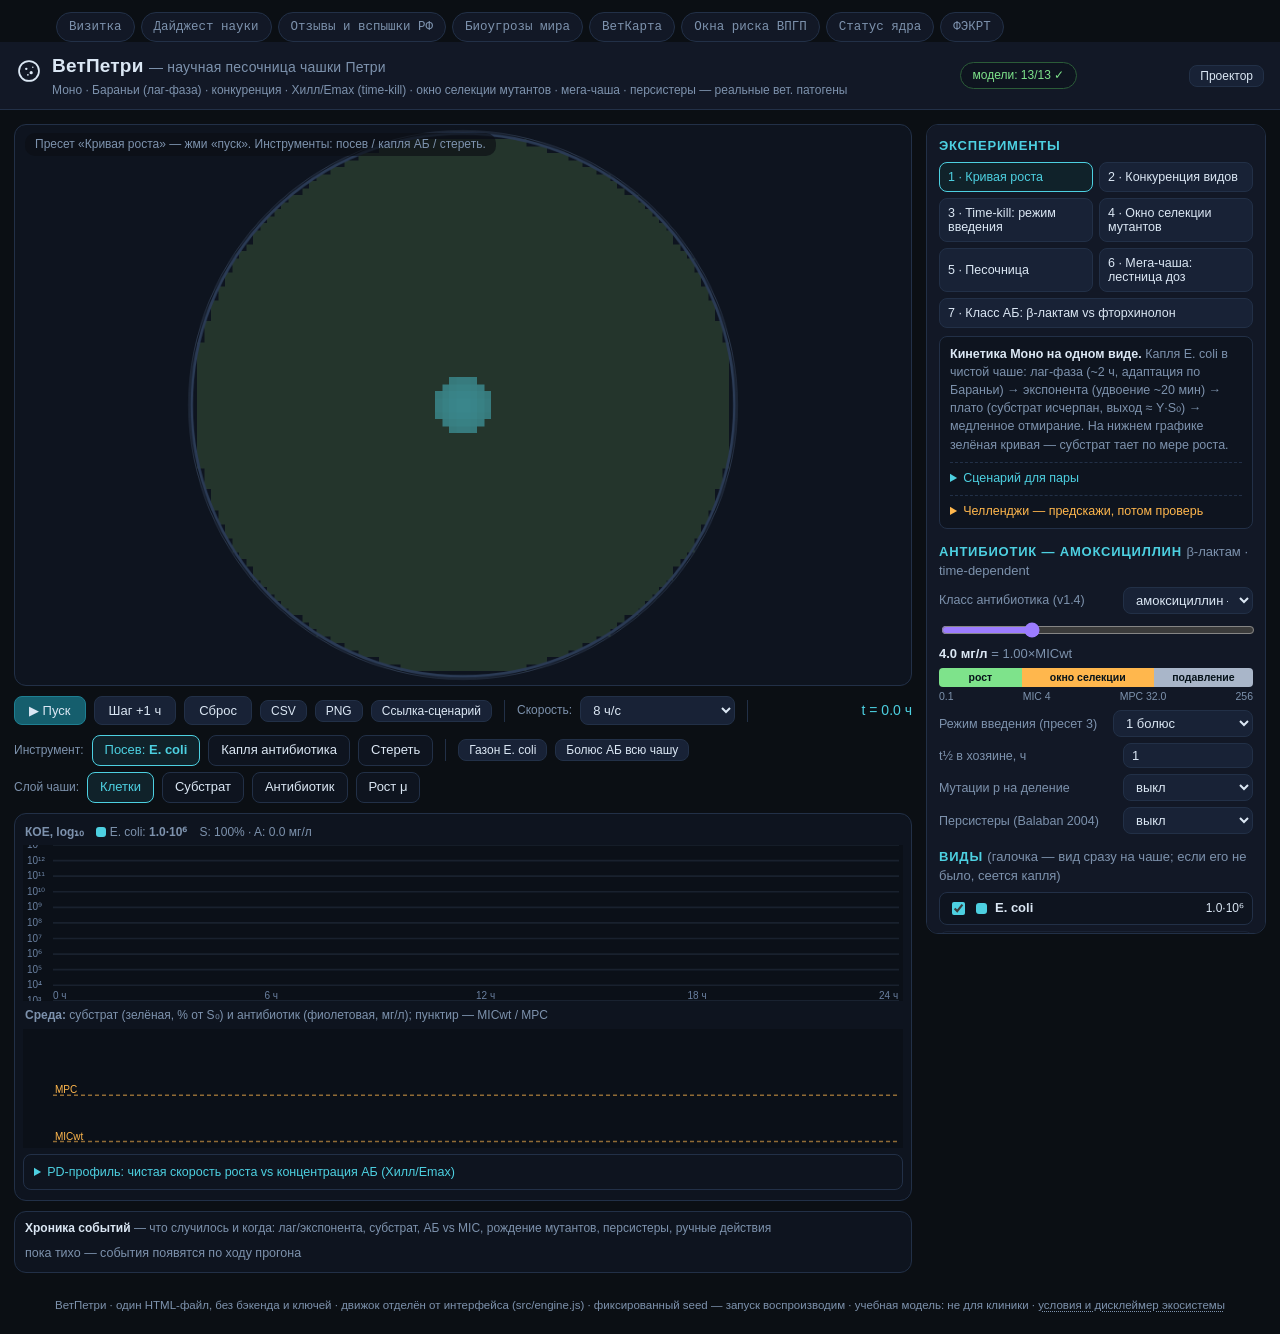
==== commit 878b98b8: "Task 199: юр-строка футера — ссылка на условия экосистемы (шаблон + собранный файл + стиль ссылок; M" ====
--- a/index.html
+++ b/index.html
@@ -10,7 +10,7 @@
 <style>
 /* vet-ds — ядро ДС экосистемы (инлайн, офлайн single-file) */
 /* ==========================================================================
-   vet-ds v2.3 «Научная периодика» — дизайн-система ветеринарной экосистемы
+   vet-ds v2.5.0 «Научная периодика» — дизайн-система ветеринарной экосистемы
    --------------------------------------------------------------------------
    v2.1:  редакционный слой — .ds-rule-double, .ds-dropcap, .ds-spark,
           .ds-overline--rule, .ds-masthead-meta, .ds-theme-toggle--labeled
@@ -56,7 +56,7 @@
           автоматически). Закрывает слепую зону «акцент-как-текст»:
           чистый акцент как текст = 4.38:1 на беж (root), 3.94 на гра--
           фите (dark), 3.7 на тинтах бейджей — .ds-overline b, .ds-fn,
-          .ds-badge, .ds-hub a.on, .ds-link:hover теперь на тушы; P=76
+          .ds-badge, .ds-hub a.on, .ds-link:hover теперь на туше; P=76
           root/form (худшая 5.13), P=64 dark (худшая 4.84), C — чистая
           бирюза (5.57). Гейт: contrast_v2 разбирает var()/color-mix.
    v2.4:  ПОЛЕВОЙ РЕЖИМ — шестая и седьмая темы. [data-theme="field"]
@@ -79,6 +79,46 @@
           :popover-open. Урок QA: @supports (popover: popover) — ложь
           даже в свежих Chromium (HTML-атрибут ≠ CSS-свойство).
           Повод: код-ревью Task 178 («сайты тоже»).
+   v2.4.2: хвост аудита 183 (Task 184) — фокус в один канон: .ds-btn
+           больше не гасит чернильный контур блока 18 собственным
+           box-shadow (дубль v2.3-эпохи, :514/:1072 — последний настоящий
+           дубль селектора ядра); блок 24 вкладывает и полевые секции —
+           section[data-theme="field"/"night"] получают фон/радиус/
+           паддинг (containment без inline-костылей — example.html
+           почищен); стрелка .ds-select переопределена для field
+           (#524D45) и night (#A2957B — 5.47:1, прежде наследовала
+           корневую 3.20:1); gate.yml: push-ветка починена (ain] →
+           [main]), dart-срез gen/ds_tokens.g.dart гейтится diff-ом.
+   v2.5.0: прожарка внешним аудитом (Task 197) — один релиз закрывает
+           всё найденное, без последующих точечных патчей. BLOCKER:
+           color-mix() жил в 30 декларациях без единого фолбэка —
+           прозрачный sticky-бар .ds-header, исчезающие бейджи, ЧЁРНАЯ
+           клякса .ds-spark__area, молчаливая потеря слоя туши → двойные
+           декларации (литерал ДО color-mix) + @supports-слой токенов
+           (блок 25a). MAJOR CSS: стрелка селекта формуляра (шортхэнд
+           background её стирал), print-переанкорка чернил/статусов/туш
+           (primary тёмных тем печатались чёрным-по-чёрному, пастели на
+           бумаге ~2:1), .ds-ba pan-y (палец на изображении не блокирует
+           страницу), .ds-toast скрыт без .show (висел вечно), reset
+           a.ds-card, канон §18 расширен хабом/тогглом/хендлами.
+           MAJOR цвет: статусные туши --ds-{status}-text (рецепт v2.3.4,
+           худшая 4.61; поле — закон 7:1, 7.28+), границы §1.4.11 на
+           border-strong/сплошные (тинты 35–45% давали 1.63–2.50),
+           rule A-dark #6E685C→#726C5E (нулевая кромка 3.002), rule
+           ночи #E6DAC2→#71694F (закон v2.1.1 «rule ≠ text» дошёл до
+           ночи). MINOR: фокус field 3px, двойная индикация формуляра,
+           containment светлой секции, защитный пиннинг акцента
+           формуляра в тёмных оболочках (scoped), тоггл знает ночь,
+           fade хаба/табов на мобиле, ellipsis меты, transform у
+           сноски-поповера, поля 16px на ≤640 (iOS-зум), тап-таргет
+           сноски, .ds-chip.on, PRM гасит View Transitions, print одним
+           блоком + skeleton:none, --ds-shadow-in удалён (мёртвый токен).
+           Гейты: contrast_v2 — туши статусов × поверхности × композиты
+           «свой тинт 12%/8% × surface2» + print-псевдотема (M2);
+           tokens.json/dart-срез — 5 статус-туш; a11y_gate — хаб/хендлы.
+           Flutter-слайды дизайн-токенов НЕ пушатся: rule ночи меняет
+           golden-кадры ветэко (darkTextPlaceholder) — отдельная волна
+           с регенерацией золотых.
    Один файл: токены + компоненты. Подключается витриной как копия
    (репо приватное — CDN недоступен) или git submodule.
 
@@ -115,7 +155,15 @@
    - заголовки-витрины: serif-дисплей (--ds-font-display), курсивный акцент — em;
    - бан-лист: glassmorphism, mesh-градиенты, блобы, radius > 10px,
      эмодзи в UI, свечения вокруг текста;
-   - движение: --ds-dur/--ds-ease, единые для всех переходов.
+   - движение: --ds-dur/--ds-ease, единые для всех переходов;
+   - color-mix() всегда несёт фолбэк: обычные свойства — двойной
+     декларацией (литерал ДО color-mix), токены — @supports-слоем
+     (блок 25a); витрина, пиннящая --ds-accent, обязана переопределить
+     и фолбэк-литерал своей туши (комментарий блока «Витрина-характер»);
+   - статус никогда не передаётся только оттенком: рядом с .ds-dot
+     обязан стоять глиф (✓ ✗ ⚠) или подпись — дейтеранопия сливает
+     red/amber/green в один оливовый (ΔE76 0.5 между ними);
+   - ядро требует box-sizing: border-box (reset витрины; само не ставит).
    ========================================================================== */
 
 /* --------------------------------------------------------------------------
@@ -156,8 +204,20 @@
                         бейджей; чистый акцент давал 3.7–4.4). Заливки/графика —
                         по-прежнему чистый --ds-accent */
 
+  /* -- Статусные туши (v2.5, прожарка §3.1) ----------------------------------
+     Статус-как-текст на СВОИХ тинтах (бейджи, ноты) — тот же рецепт, что
+     у акцент-туши v2.3.4: разводится чернилами СВОЕЙ темы, характер едет
+     сам. Чистые статусы, проходящие AA на само-тинтах, туш не получают
+     (root: red 4.67, blue 4.81 — чистые). Гейт: статус-тушь × поверхности
+     × композиты «свой тинт 12%/8% × surface2» (бейдж/нота) */
+  --ds-red-text:    var(--ds-red);
+  --ds-green-text:  color-mix(in srgb, var(--ds-green)  87%, var(--ds-text) 13%);   /* #416936 */
+  --ds-amber-text:  color-mix(in srgb, var(--ds-amber)  93%, var(--ds-text)  7%);   /* #825614 */
+  --ds-orange-text: color-mix(in srgb, var(--ds-orange) 87%, var(--ds-text) 13%);   /* #994718 */
+  --ds-blue-text:   var(--ds-blue);
+
   /* -- Типографика: голос системы ------------------------------------------- */
-  --ds-font-display: "Instrument Serif", Georgia, "Times New Roman", serif;
+  --ds-font-display: "Instrument Serif", "Prata", Georgia, "Times New Roman", serif;
   --ds-font-sans: "Inter", ui-sans-serif, -apple-system, "Segoe UI", Roboto,
                   "Helvetica Neue", Arial, sans-serif;
   --ds-font-mono: "IBM Plex Mono", ui-monospace, "SF Mono", "Cascadia Mono",
@@ -186,7 +246,6 @@
 
   /* -- Тени (бумага: мягкий ambient) ----------------------------------------- */
   --ds-shadow:    0 1px 2px rgba(28,27,26,.05), 0 10px 28px rgba(28,27,26,.06);
-  --ds-shadow-in: inset 0 1px 0 rgba(255,255,255,.6);
 
   /* -- Движение (единая спецификация) ---------------------------------------- */
   --ds-dur:  160ms;
@@ -208,7 +267,9 @@
   --ds-border:    #3F3A32;
   --ds-border-strong: #857F6E; /* v2.3.3: ≥3:1 на худшей поверхности #34302A (3.28) — единая
                               «сепия-тушь» сильных рамок в свете и ночи (было #554E44 = 1.60–2.02) */
-  --ds-rule:      #6E685C;   /* ~3:1 на bg: линейка читается, но не «белая полоса» (НЕ --ds-text!) */
+  --ds-rule:      #726C5E;   /* v2.5 (§3.3): было #6E685C — кромка 3.002, запас
+                              по построению нулевой; × bg 3.18 — линейка,
+                              а не полоса (НЕ --ds-text!) */
 
   --ds-text:      #EDE9E0;   /* 13.7:1 */
   --ds-muted:     #B8B1A3;   /* 7.8:1 */
@@ -229,8 +290,15 @@
                         (3.4–3.9) — разводим сильнее, к белому чернилу;
                         худшая 4.84:1 на тинте бейджа */
 
+  /* v2.5: green 4.67 / amber 4.60 — чистые проходят на само-тинтах;
+     red/orange/blue разводим к чернилу (худшие 4.61–4.66) */
+  --ds-red-text:    color-mix(in srgb, var(--ds-red)    77%, var(--ds-text) 23%);   /* #e99380 */
+  --ds-green-text:  var(--ds-green);
+  --ds-amber-text:  var(--ds-amber);
+  --ds-orange-text: color-mix(in srgb, var(--ds-orange) 84%, var(--ds-text) 16%);   /* #e29966 */
+  --ds-blue-text:   color-mix(in srgb, var(--ds-blue)   91%, var(--ds-text)  9%);   /* #8cafce */
+
   --ds-shadow:    0 1px 2px rgba(0,0,0,.3), 0 8px 24px rgba(0,0,0,.22);
-  --ds-shadow-in: inset 0 1px 0 rgba(255,255,255,.04);
 }
 
 /* --------------------------------------------------------------------------
@@ -266,8 +334,15 @@
                         бейджа на surface2); характеры (циан лабораторий)
                         наследуют автоматически через var() */
 
+  /* v2.5: в C ниже AA на само-тинтах только red — разводим его;
+     остальные чистые */
+  --ds-red-text:    color-mix(in srgb, var(--ds-red)    85%, var(--ds-text) 15%);   /* #e57a6c */
+  --ds-green-text:  var(--ds-green);
+  --ds-amber-text:  var(--ds-amber);
+  --ds-orange-text: var(--ds-orange);
+  --ds-blue-text:   var(--ds-blue);
+
   --ds-shadow:    0 1px 2px rgba(0,0,0,.35), 0 8px 24px rgba(0,0,0,.25);
-  --ds-shadow-in: inset 0 1px 0 rgba(255,255,255,.03);
 }
 
 /* 1c. Обратная совместимость v0.1: витрины со старым атрибутом светлой темы */
@@ -312,9 +387,16 @@
                      /* полевая туша P=56 (#782a16, худшая 7.18 на тинте):
                         акцент-как-текст на солнце — тоже AAA */
 
+  /* v2.5 (§3.1): полевой закон 7:1 распространён на статусы — туши
+     разведены до 7.28–7.42 на само-тинтах */
+  --ds-red-text:    color-mix(in srgb, var(--ds-red)    65%, var(--ds-text) 35%);   /* #7b1f18, 7.31 */
+  --ds-green-text:  color-mix(in srgb, var(--ds-green)  56%, var(--ds-text) 44%);   /* #314927, 7.35 */
+  --ds-amber-text:  color-mix(in srgb, var(--ds-amber)  60%, var(--ds-text) 40%);   /* #5b3d12, 7.28 */
+  --ds-orange-text: color-mix(in srgb, var(--ds-orange) 56%, var(--ds-text) 44%);   /* #693314, 7.42 */
+  --ds-blue-text:   color-mix(in srgb, var(--ds-blue)   65%, var(--ds-text) 35%);   /* #284460, 7.35 */
+
   /* солнце смывает тени — плоскость как у формуляра (print-паттерн) */
   --ds-shadow:    none;
-  --ds-shadow-in: none;
 
   /* фокус толще: 5px контур — на солнце 4px теряется в блике */
   --ds-focus: 0 0 0 2px var(--ds-bg), 0 0 0 5px var(--ds-accent);
@@ -334,7 +416,10 @@
   --ds-surface2:  #262017;
   --ds-border:    #3A3428;
   --ds-border-strong: #8A8270;  /* 4.23 худшая — тёплой стали хватает */
-  --ds-rule:      #E6DAC2;
+  --ds-rule:      #71694F;   /* v2.5: закон v2.1.1 «rule ≠ text» дошёл до ночи —
+                              прежний #E6DAC2 = сами чернила (11.7:1 = «белые
+                              полосы»); тёплая линейка 3.4:1 на bg, синий —
+                              наименьший канал, как у всех токенов ночи */
 
   --ds-text:      #E6DAC2;   /* 11.7:1 — тёплые чернила */
   --ds-muted:     #C2B599;   /* 7.96:1 — тоже за полевым порогом 7 */
@@ -356,8 +441,14 @@
                      /* ночная туша почти чистый янтарь (худшая 6.33 на тинте):
                         разводить сильнее незачем — глаз ночью и так контрастный */
 
+  /* v2.5: ночи туши статусов не нужны — чистые на само-тинтах 4.65–7.19 */
+  --ds-red-text:    var(--ds-red);
+  --ds-green-text:  var(--ds-green);
+  --ds-amber-text:  var(--ds-amber);
+  --ds-orange-text: var(--ds-orange);
+  --ds-blue-text:   var(--ds-blue);
+
   --ds-shadow:    0 1px 2px rgba(0,0,0,.55), 0 8px 24px rgba(0,0,0,.45);
-  --ds-shadow-in: inset 0 1px 0 rgba(232,218,194,.05);
 
   --ds-focus: 0 0 0 2px var(--ds-bg), 0 0 0 4px var(--ds-accent);
 }
@@ -436,7 +527,9 @@
   max-width: 62ch;
 }
 
-/* фактура лабноты: точечная сетка для hero-зон (тон, не декор-градиент) */
+/* фактура лабноты: точечная сетка для hero-зон (тон, не декор-градиент).
+   v2.5: единственный color-mix БЕЗ фолбэка — чистый декор, в браузерах
+   без color-mix деградирует в ровный фон (допустимо, задокументировано) */
 .ds-bg-dots {
   background-image: radial-gradient(
     circle,
@@ -477,7 +570,10 @@
   stroke-linejoin: round;
   vector-effect: non-scaling-stroke;
 }
-.ds-spark__area { fill: color-mix(in srgb, var(--ds-accent) 10%, transparent); }
+.ds-spark__area {
+  fill: transparent;   /* v2.5 BLOCKER: фолбэк — иначе fill сбрасывается в ЧЁРНЫЙ */
+  fill: color-mix(in srgb, var(--ds-accent) 10%, transparent);
+}
 .ds-spark__end { fill: var(--ds-accent); }
 
 /* оверлайн-разделитель секции: «№ 128 · 24 октября» + линейка до края */
@@ -521,8 +617,12 @@
               border-color var(--ds-dur) var(--ds-ease),
               color var(--ds-dur) var(--ds-ease);
 }
-.ds-btn:hover { background: var(--ds-surface2); border-color: var(--ds-text); }
-.ds-btn:focus-visible { outline: none; box-shadow: var(--ds-focus); }
+.ds-btn:hover:not(:disabled):not([aria-disabled="true"]) {
+  background: var(--ds-surface2); border-color: var(--ds-text);
+}
+/* v2.4.2: собственный box-shadow-фокус снят — кнопка живёт общим
+   чернильным контуром блока 18 (дубль селектора .ds-btn:focus-visible
+   на :514/:1072 был последним настоящим дублем ядра, аудит 183-С4) */
 .ds-btn:active { transform: translateY(1px); }
 .ds-btn:disabled, .ds-btn[aria-disabled="true"] {
   opacity: .45; cursor: not-allowed; transform: none;
@@ -533,7 +633,7 @@
   border-color: var(--ds-accent);
   color: var(--ds-accent-ink);
 }
-.ds-btn--primary:hover {
+.ds-btn--primary:hover:not(:disabled):not([aria-disabled="true"]) {
   background: var(--ds-accent-strong);
   border-color: var(--ds-accent-strong);
   color: var(--ds-accent-ink);
@@ -541,10 +641,11 @@
 
 .ds-btn--danger {
   background: transparent;
-  border-color: color-mix(in srgb, var(--ds-red) 45%, transparent);
-  color: var(--ds-red);
-}
-.ds-btn--danger:hover {
+  border-color: var(--ds-red);   /* v2.5 §1.4.11: сплошная — тинт 45% давал 2.02–2.24 */
+  color: var(--ds-red-text);     /* v2.5 §3.1: туш — чистая на тинтах 3.7–4.4 */
+}
+.ds-btn--danger:hover:not(:disabled):not([aria-disabled="true"]) {
+  background: var(--ds-surface2);   /* v2.5 BLOCKER: фолбэк без color-mix */
   background: color-mix(in srgb, var(--ds-red) 12%, transparent);
   border-color: var(--ds-red);
 }
@@ -554,7 +655,7 @@
   border-color: transparent;
   color: var(--ds-muted);
 }
-.ds-btn--ghost:hover {
+.ds-btn--ghost:hover:not(:disabled):not([aria-disabled="true"]) {
   background: var(--ds-surface2);
   border-color: transparent;
   color: var(--ds-text);
@@ -568,7 +669,7 @@
   padding: 0;
   color: var(--ds-muted);
 }
-.ds-btn--icon:hover { color: var(--ds-text); }
+.ds-btn--icon:hover:not(:disabled):not([aria-disabled="true"]) { color: var(--ds-text); }
 
 /* --------------------------------------------------------------------------
    4. Карточки и панели
@@ -586,6 +687,10 @@
 .ds-card--pad-l { padding: var(--ds-space-5); }
 .ds-card--flat { border-color: transparent; box-shadow: var(--ds-shadow); }
 .ds-card--flat:hover { transform: translateY(-1px); box-shadow: var(--ds-shadow); }
+
+/* v2.5 (M5): a.ds-card сбрасывает UA-стили ссылки — синий текст и
+   подчёркивание всего содержимого в компонент не входят */
+a.ds-card, a.ds-card:visited { color: inherit; text-decoration: none; }
 
 .ds-card__title {
   font-size: var(--ds-text-m);
@@ -640,13 +745,27 @@
 }
 a.ds-chip:hover { border-color: var(--ds-text); color: var(--ds-text); }
 
-.ds-chip--red    { color: var(--ds-red);    border-color: color-mix(in srgb, var(--ds-red)    35%, transparent); }
-.ds-chip--green  { color: var(--ds-green);  border-color: color-mix(in srgb, var(--ds-green)  35%, transparent); }
-.ds-chip--amber  { color: var(--ds-amber);  border-color: color-mix(in srgb, var(--ds-amber)  35%, transparent); }
-.ds-chip--orange { color: var(--ds-orange); border-color: color-mix(in srgb, var(--ds-orange) 35%, transparent); }
-.ds-chip--blue   { color: var(--ds-blue);   border-color: color-mix(in srgb, var(--ds-blue)   35%, transparent); }
-
-/* компактный бейдж (заливка тоном статуса) */
+/* v2.5 (MINOR 12): выбранное состояние чипа-фильтра (HIG §6 —
+   состояние существует всегда): .on или aria-pressed="true" */
+.ds-chip.on, .ds-chip[aria-pressed="true"] {
+  background: var(--ds-surface2);
+  border-color: var(--ds-text);
+  color: var(--ds-text);
+}
+
+/* v2.5 §1.4.11: граница статусных чипов — border-strong (тинт 35% давал
+   1.63–2.35 на поверхностях); статусная идентичность живёт в ТЕКСТЕ
+   (чистые статусы — AA на поверхностях) и/или ds-dot */
+.ds-chip--red    { color: var(--ds-red);    border-color: var(--ds-border-strong); }
+.ds-chip--green  { color: var(--ds-green);  border-color: var(--ds-border-strong); }
+.ds-chip--amber  { color: var(--ds-amber);  border-color: var(--ds-border-strong); }
+.ds-chip--orange { color: var(--ds-orange); border-color: var(--ds-border-strong); }
+.ds-chip--blue   { color: var(--ds-blue);   border-color: var(--ds-border-strong); }
+
+/* компактный бейдж (заливка тоном статуса). v2.5: текст — статусная
+   ТУШЬ (чистые статусы на тинтах давали 3.7–4.4), заливка — двойной
+   декларацией (BLOCKER: без color-mix бейдж читается текстом без
+   пилюли, а не теряется); +orange/+blue — симметрия API (прожарка, NIT) */
 .ds-badge {
   display: inline-flex;
   align-items: center;
@@ -656,14 +775,20 @@
   font-size: var(--ds-text-xs);
   font-weight: 700;
   line-height: 1.4;
+  background: transparent;
   background: color-mix(in srgb, var(--ds-accent) 12%, transparent);
   color: var(--ds-accent-text);
 }
-.ds-badge--red    { background: color-mix(in srgb, var(--ds-red)    12%, transparent);    color: var(--ds-red); }
-.ds-badge--green  { background: color-mix(in srgb, var(--ds-green)  12%, transparent);  color: var(--ds-green); }
-.ds-badge--amber  { background: color-mix(in srgb, var(--ds-amber)  12%, transparent);  color: var(--ds-amber); }
-
-/* статусная точка */
+.ds-badge--red    { background: transparent; background: color-mix(in srgb, var(--ds-red)    12%, transparent);    color: var(--ds-red-text); }
+.ds-badge--green  { background: transparent; background: color-mix(in srgb, var(--ds-green)  12%, transparent);  color: var(--ds-green-text); }
+.ds-badge--amber  { background: transparent; background: color-mix(in srgb, var(--ds-amber)  12%, transparent);  color: var(--ds-amber-text); }
+.ds-badge--orange { background: transparent; background: color-mix(in srgb, var(--ds-orange) 12%, transparent); color: var(--ds-orange-text); }
+.ds-badge--blue   { background: transparent; background: color-mix(in srgb, var(--ds-blue)   12%, transparent);   color: var(--ds-blue-text); }
+
+/* статусная точка. v2.5: +orange/+blue (симметрия API). ТОЧКА —
+   единственный hue-only носитель статуса: закон ядра требует рядом
+   глиф (✓ ✗ ⚠) или подпись — дейтеранопия сливает red/amber/green
+   в один оливовый (ΔE76 0.5) */
 .ds-dot {
   width: 8px; height: 8px;
   border-radius: 50%;
@@ -673,6 +798,8 @@
 .ds-dot--red { background: var(--ds-red); }
 .ds-dot--green { background: var(--ds-green); }
 .ds-dot--amber { background: var(--ds-amber); }
+.ds-dot--orange { background: var(--ds-orange); }
+.ds-dot--blue { background: var(--ds-blue); }
 
 /* --------------------------------------------------------------------------
    6. Формы (фильтры витрин)
@@ -703,6 +830,10 @@
   border-color: var(--ds-accent);
   box-shadow: var(--ds-focus);
 }
+/* КОНТРАКТ стрелок (v2.5, прожарка §6.5): stroke каждой data-URI ниже =
+   faint-токен ЕЁ темы (root #6E695C, dark #9E9789, C #939EA9, field #524D45,
+   night #A2957B; формуляр — свой блок §25). Гейт контраста видит faint ×
+   поверхности, но не hex внутри URI — правя токен, правь и стрелку */
 .ds-select {
   appearance: none;
   padding-right: var(--ds-space-6);
@@ -715,6 +846,15 @@
 }
 [data-theme="instrument"] .ds-select {
   background-image: url("data:image/svg+xml,%3Csvg xmlns='http://www.w3.org/2000/svg' width='12' height='12' viewBox='0 0 24 24' fill='none' stroke='%23939EA9' stroke-width='2' stroke-linecap='round'%3E%3Cpath d='m6 9 6 6 6-6'/%3E%3C/svg%3E");
+}
+/* v2.4.2: полевые стрелки — прежде тема наследовала корневую (#6E695C:
+   на ночном #16130E лишь 3.20:1 — небуквенная графика §1.4.11 у самой
+   кромки); каждой теме — своя, по её faint-токену, как у dark/instrument */
+[data-theme="field"] .ds-select {
+  background-image: url("data:image/svg+xml,%3Csvg xmlns='http://www.w3.org/2000/svg' width='12' height='12' viewBox='0 0 24 24' fill='none' stroke='%23524D45' stroke-width='2' stroke-linecap='round'%3E%3Cpath d='m6 9 6 6 6-6'/%3E%3C/svg%3E");
+}
+[data-theme="night"] .ds-select {
+  background-image: url("data:image/svg+xml,%3Csvg xmlns='http://www.w3.org/2000/svg' width='12' height='12' viewBox='0 0 24 24' fill='none' stroke='%23A2957B' stroke-width='2' stroke-linecap='round'%3E%3Cpath d='m6 9 6 6 6-6'/%3E%3C/svg%3E");
 }
 
 .ds-kbd {
@@ -769,7 +909,9 @@
   gap: var(--ds-space-3);
   height: 52px;
   padding: 0 var(--ds-space-4);
+  background: var(--ds-bg);   /* v2.5 BLOCKER: фолбэк — иначе прозрачный sticky-бар */
   background: color-mix(in srgb, var(--ds-bg) 86%, transparent);
+  -webkit-backdrop-filter: saturate(1.4) blur(10px);   /* Safari ≤ 17 */
   backdrop-filter: saturate(1.4) blur(10px);
   border-bottom: 1px solid var(--ds-border);
 }
@@ -828,7 +970,9 @@
   width: 52px; height: 52px; flex: none;
   display: grid; place-items: center;
   color: var(--ds-accent);
+  background: transparent;                                      /* v2.5 BLOCKER: фолбэк */
   background: color-mix(in srgb, var(--ds-accent) 12%, transparent);
+  border: 1px solid currentColor;                               /* фолбэк: цвет = --ds-accent */
   border: 1px solid color-mix(in srgb, var(--ds-accent) 35%, transparent);
   border-radius: var(--ds-radius);
 }
@@ -865,11 +1009,12 @@
 }
 .ds-hub a:hover {
   color: var(--ds-text);
-  border-color: color-mix(in srgb, var(--ds-muted) 40%, transparent);
+  border-color: var(--ds-border-strong);   /* v2.5 §1.4.11: muted 40% давал 1.92–2.45 */
 }
 .ds-hub a.on, .ds-hub a[aria-current="page"] {
   color: var(--ds-accent-text);
-  border-color: color-mix(in srgb, var(--ds-accent) 45%, transparent);
+  border-color: var(--ds-accent);           /* v2.5 §1.4.11: сплошная — тинт 45% давал 1.86–2.50 */
+  background: transparent;                  /* v2.5 BLOCKER: фолбэк без color-mix */
   background: color-mix(in srgb, var(--ds-accent) 12%, transparent);
 }
 
@@ -914,43 +1059,64 @@
   margin: 0 0 var(--ds-space-4);
 }
 
-/* уведомление-полоса */
+/* уведомление-полоса. v2.5: текст — статусная ТУШЬ (чистые на тинтах
+   3.7–4.4), граница — border-strong (§1.4.11: amber 35% давал 1.78–2.73;
+   идентичность ноты несут текст и фон), заливка — двойной декларацией;
+   +--err/--ok — симметрия API (прожарка, NIT) */
 .ds-note {
   display: flex;
   gap: var(--ds-space-2);
   align-items: flex-start;
   padding: var(--ds-space-3) var(--ds-space-4);
   border-radius: var(--ds-radius-s);
-  border: 1px solid color-mix(in srgb, var(--ds-amber) 35%, transparent);
+  border: 1px solid var(--ds-border-strong);
+  background: transparent;
   background: color-mix(in srgb, var(--ds-amber) 8%, transparent);
-  color: var(--ds-amber);
+  color: var(--ds-amber-text);
   font-size: var(--ds-text-s);
 }
 .ds-note--info {
-  border-color: color-mix(in srgb, var(--ds-blue) 35%, transparent);
+  background: transparent;
   background: color-mix(in srgb, var(--ds-blue) 8%, transparent);
-  color: var(--ds-blue);
+  color: var(--ds-blue-text);
+}
+.ds-note--err {
+  background: transparent;
+  background: color-mix(in srgb, var(--ds-red) 8%, transparent);
+  color: var(--ds-red-text);
+}
+.ds-note--ok {
+  background: transparent;
+  background: color-mix(in srgb, var(--ds-green) 8%, transparent);
+  color: var(--ds-green-text);
 }
 
 /* --------------------------------------------------------------------------
    10. Тема-тоггл (паттерн витрин: light <-> dark)
    -------------------------------------------------------------------------- */
 .ds-theme-toggle { display: inline-flex; }
+button.ds-theme-toggle { cursor: pointer; }   /* v2.5 (M6): не подразумевается .ds-btn--icon-компосом */
 .ds-theme-toggle svg { width: 16px; height: 16px; }
 [data-theme="dark"] .ds-theme-toggle .ds-theme-toggle__sun,
-[data-theme="instrument"] .ds-theme-toggle .ds-theme-toggle__sun { display: none; }
+[data-theme="instrument"] .ds-theme-toggle .ds-theme-toggle__sun,
+[data-theme="night"] .ds-theme-toggle .ds-theme-toggle__sun { display: none; }
 .ds-theme-toggle .ds-theme-toggle__moon { display: none; }
 [data-theme="dark"] .ds-theme-toggle .ds-theme-toggle__moon,
-[data-theme="instrument"] .ds-theme-toggle .ds-theme-toggle__moon { display: block; }
+[data-theme="instrument"] .ds-theme-toggle .ds-theme-toggle__moon,
+[data-theme="night"] .ds-theme-toggle .ds-theme-toggle__moon { display: block; }
 
 /* вариант с подписью (юзер-фидбек: иконка-одиночка терялась среди метаданных):
-   иконка и слово = ЦЕЛЬ переключения — [☾ тёмная] на светлом, [☀ светлая] на тёмном */
+   иконка и слово = ЦЕЛЬ переключения — [☾ тёмная] на светлом, [☀ светлая] на тёмном.
+   v2.5 (MINOR 6): ночь — тоже тёмная (прежде в ночной секции обещала «тёмную»);
+   поле честно обещает «тёмную» — оно светлое */
 .ds-theme-toggle--labeled .ds-theme-toggle__sun { display: none; }
 [data-theme="dark"] .ds-theme-toggle--labeled .ds-theme-toggle__sun,
-[data-theme="instrument"] .ds-theme-toggle--labeled .ds-theme-toggle__sun { display: block; }
+[data-theme="instrument"] .ds-theme-toggle--labeled .ds-theme-toggle__sun,
+[data-theme="night"] .ds-theme-toggle--labeled .ds-theme-toggle__sun { display: block; }
 .ds-theme-toggle--labeled .ds-theme-toggle__moon { display: block; }
 [data-theme="dark"] .ds-theme-toggle--labeled .ds-theme-toggle__moon,
-[data-theme="instrument"] .ds-theme-toggle--labeled .ds-theme-toggle__moon { display: none; }
+[data-theme="instrument"] .ds-theme-toggle--labeled .ds-theme-toggle__moon,
+[data-theme="night"] .ds-theme-toggle--labeled .ds-theme-toggle__moon { display: none; }
 .ds-theme-toggle--labeled .ds-theme-toggle__label {
   font-family: var(--ds-font-mono);
   font-size: var(--ds-text-xs);
@@ -959,7 +1125,8 @@
 }
 .ds-theme-toggle--labeled .ds-theme-toggle__label::after { content: "тёмная"; }
 [data-theme="dark"] .ds-theme-toggle--labeled .ds-theme-toggle__label::after,
-[data-theme="instrument"] .ds-theme-toggle--labeled .ds-theme-toggle__label::after { content: "светлая"; }
+[data-theme="instrument"] .ds-theme-toggle--labeled .ds-theme-toggle__label::after,
+[data-theme="night"] .ds-theme-toggle--labeled .ds-theme-toggle__label::after { content: "светлая"; }
 
 @media (prefers-reduced-motion: reduce) {
   .ds-btn, .ds-card, .ds-chip, .ds-table tbody tr { transition: none; }
@@ -1000,7 +1167,8 @@
 }
 .ds-page-btn {
   appearance: none; cursor: pointer;
-  border: 1px solid var(--ds-border); background: var(--ds-surface);
+  border: 1px solid var(--ds-border-strong);   /* v2.5 §1.4.11: idle 1.17–1.47 → border-strong (hover уже на нём) */
+  background: var(--ds-surface);
   border-radius: var(--ds-radius-s); color: var(--ds-text);
   font: 500 var(--ds-text-m)/1 var(--ds-font-sans);
   padding: 6px 10px; min-width: 32px; text-align: center;
@@ -1079,11 +1247,17 @@
 
 /* -- 18. Фокус — чернильный контур -------------------------------------------- */
 /* Карточки-ссылки — focus-visible; :focus-within убран (урок exp-form): иначе
-   фокус в инпуте обводит рамкой всю карточку — шум вместо навигации. */
+   фокус в инпуте обводит рамкой всю карточку — шум вместо навигации.
+   v2.5 (M6, прожарка): канон расширен — ГЛАВНАЯ навигация .ds-hub a (прежде
+   вне канона!), тоггл темы (зависимость от .ds-btn--icon была только в
+   комментарии), хендл/кноб до-после (M3). Инпуты остаются на кольце
+   --ds-focus + контуре; двойная индикация снята у формуляра (§25). */
 .ds-tabs :focus-visible, .ds-page-btn:focus-visible, .ds-btn:focus-visible,
 .ds-input:focus-visible, .ds-select:focus-visible, .ds-textarea:focus-visible,
 .ds-chip:focus-visible, .ds-link:focus-visible, a.ds-card:focus-visible,
-.ds-card[tabindex]:focus-visible {
+.ds-card[tabindex]:focus-visible,
+.ds-hub a:focus-visible, .ds-theme-toggle:focus-visible,
+.ds-ba__handle:focus-visible, .ds-ba__knob:focus-visible {
   outline: 2px solid var(--ds-accent);
   outline-offset: 2px;
 }
@@ -1098,40 +1272,22 @@
 }
 
 /* -- 20. Печать ---------------------------------------------------------------- */
-@media print {
-  /* все голоса переанкориваются на бумагу, включая form и light (иначе формуляр
-     печатался бы с бежевой заливкой при включённых «фонах печати»).
-     v2.3.2: section[data-theme="form"] добавлен с ПОВЫШЕННОЙ специфичностью —
-     блок §25 стоит ниже по файлу, и при равной специфичности бежевый --ds-bg
-     побеждал print-переанкорку (нашли print-гейтом vettools, Task 170) */
-  :root, [data-theme="light"], [data-theme="dark"], [data-theme="instrument"],
-  [data-theme="form"], section[data-theme="form"],
-  [data-theme="field"], section[data-theme="field"],
-  [data-theme="night"], section[data-theme="night"] {
-    color-scheme: light;
-    --ds-bg: #FFFFFF; --ds-surface: #FFFFFF; --ds-surface2: #F5F4F0;
-    --ds-border: #CCCCCC; --ds-border-strong: #999999; --ds-rule: #1C1B1A;
-    --ds-text: #1C1B1A; --ds-muted: #444444; --ds-faint: #555555;
-    --ds-shadow: none; --ds-accent: #1C1B1A; --ds-accent-strong: #1C1B1A;
-  }
-  body { background: #fff !important; }
-  .ds-hub, .ds-theme-toggle, .ds-theme-toggle--labeled,
-  .ds-pagination, .ds-tabs, .ds-btn--icon,
-  .ds-ba, .ds-toast, .ds-dl, input[type="range"] { display: none !important; }
-  .ds-card, .ds-masthead { box-shadow: none !important; break-inside: avoid; }
-  a.ds-link { color: #1C1B1A !important; text-decoration: none; }
-  a.ds-link[href^="http"]::after {
-    content: " (" attr(href) ")";
-    font: 9.5px/1.4 var(--ds-font-mono); color: #666; word-break: break-all;
-  }
-  .ds-skeleton { animation: none; background: var(--ds-border); }
-}
+/* v2.5 (прожарка): блок ПЕРЕЕХАЛ вниз — за формулярной темой §25 и слоем
+   фолбэков 25a, чтобы бумажная переанкорка побеждала литерали фолбэков
+   в print+no-color-mix (порядок каскада); оба print-блока ядра слиты
+   в один (MINOR 14). Содержимое — см. новое место ниже. */
 
 /* -- 21. Before/After — дергалка сравнения ------------------------------------- */
 .ds-ba {
   position: relative; overflow: hidden;
   border: 1px solid var(--ds-border); border-radius: var(--ds-radius);
-  user-select: none; touch-action: none;
+  user-select: none;
+  /* v2.5 (M3, прожарка): контейнер пускает вертикальный скролл страницы —
+     палец на изображении больше не блокирует её; дергалка — только за
+     хендл/кноб (touch-action: none там). A11y-контракт (долг витрины):
+     хендл — tabindex="0" + role="slider" + aria-valuenow/min/max;
+     фокус — канон §18 */
+  touch-action: pan-y;
   background: var(--ds-surface2);
 }
 .ds-ba img { display: block; width: 100%; height: auto; pointer-events: none; -webkit-user-drag: none; user-select: none; }
@@ -1144,6 +1300,7 @@
   position: absolute; top: 0; bottom: 0; left: var(--ds-ba-pos, 50%);
   width: 2px; background: var(--ds-accent); cursor: ew-resize;
   transform: translateX(-1px);
+  touch-action: none;   /* v2.5 (M3): захват — только здесь */
 }
 .ds-ba__knob {
   position: absolute; top: 50%; left: 50%;
@@ -1154,6 +1311,7 @@
   font: 700 13px/1 var(--ds-font-sans);
   box-shadow: var(--ds-shadow);
   cursor: ew-resize;
+  touch-action: none;   /* v2.5 (M3) */
 }
 .ds-ba__label {
   position: absolute; top: var(--ds-space-3); z-index: 2;
@@ -1167,9 +1325,8 @@
 .ds-ba__label--r { right: var(--ds-space-3); }
 
 /* -- 22. Кириллический дисплей-фолбэк ------------------------------------------- */
-:root {
-  --ds-font-display: "Instrument Serif", "Prata", Georgia, "Times New Roman", serif;
-}
+/* v2.5 (NIT, прожарка): :root-дубль блока 22 умер — Prata вписан в шкалу
+   блока 1 (--ds-font-display); @font-face остаются здесь */
 
 /* -- 23. Prata самохостом (OFL, 32 КБ) ------------------------------------------- */
 @font-face {
@@ -1189,15 +1346,24 @@
 /* ГРАБЛЯ (эксперимент THI/CCI): color наследуется ВЫЧИСЛЕННЫМ значением от body —
    вложенная section[data-theme] перебивает токены, но не унаследованный цвет. */
 [data-theme="dark"], [data-theme="instrument"],
-[data-theme="light"], [data-theme="form"] {
+[data-theme="light"], [data-theme="form"],
+[data-theme="field"], [data-theme="night"] {
   color: var(--ds-text);
   background-color: transparent;
 }
-section[data-theme="dark"], section[data-theme="instrument"], section[data-theme="form"] {
+section[data-theme="dark"], section[data-theme="instrument"], section[data-theme="light"],
+section[data-theme="form"],
+section[data-theme="field"], section[data-theme="night"] {
   background-color: var(--ds-bg);
   border-radius: var(--ds-radius);
   padding: var(--ds-space-4);
 }
+/* v2.4.2: полевой containment — секции «Солнце»/ночь вкладываются как
+   dark/form: фон/радиус/паддинг из ядра, без inline-костылей в витрине
+   (аудит 183-С5; стенд example.html почищен синхронно).
+   v2.5 (MINOR 4): светлая секция тоже получает containment — в тёмной
+   оболочке без рамки/фона она читалась как дыра (токены наследуются от
+   оболочки, рамка — единственный сигнал «это панель») */
 
 /* -- 25. Голос B «Формуляр» — data-theme="form" ----------------------------------- */
 [data-theme="form"] {
@@ -1216,9 +1382,10 @@
   /* v2.3.2: формуляр САМОДОСТАТОЧЕН в любой оболочке (грабли §24: кастомные
      свойства наследуются от html — в A-dark секция получала бы кремовый текст
      на бежевом). Все токены ниже = значения A-light (гейт их уже проверял как
-     merge root+form — результат не меняется). Акцент НЕ пиннится: характер
-     витрины обязана закрепить сама (в тёмной оболочке пиннинг обязателен —
-     см. README «Раскатка голоса B»). */
+     merge root+form — результат не меняется). Акцент НЕ пиннится здесь:
+     в светлых оболочках характер наследуется как раньше, в тёмных ловушку
+     закрывает защитный пиннинг ниже (v2.5, MINOR 5) — витрина с характером
+     переопределяет своей декларацией [data-theme="form"] { --ds-accent: … } */
   --ds-red: #B3261E;
   --ds-amber: #8A5A14;
   --ds-blue: #33608C;
@@ -1228,7 +1395,6 @@
   --ds-green: #456F38;
   --ds-orange: #A84C16;
   --ds-shadow:    0 1px 2px rgba(28,27,26,.05), 0 10px 28px rgba(28,27,26,.06);
-  --ds-shadow-in: inset 0 1px 0 rgba(255,255,255,.6);
   --ds-radius: 6px;
   --ds-radius-s: 3px;
   /* v2.3.4: формуляр объявляет СВОЮ тушь (var() резолвится на элементе
@@ -1236,19 +1402,38 @@
      в тёмной оболочке без этого секция наследовала бы светло-лососевую
      тушь A-dark на бежевой бумаге формуляра */
   --ds-accent-text: color-mix(in srgb, var(--ds-accent) 76%, var(--ds-text) 24%);
+
+  /* v2.5 (§3.1): туши статусов — от ФОРМУЛЯРНЫХ статусов (чуть темнее корня:
+     беж съедает контраст); red 97% — чистый лишь на кромке 4.5008 на тинте */
+  --ds-red-text:    color-mix(in srgb, var(--ds-red)    97%, var(--ds-text)  3%);   /* #ae261e */
+  --ds-green-text:  color-mix(in srgb, var(--ds-green)  90%, var(--ds-text) 10%);   /* #416735 */
+  --ds-amber-text:  color-mix(in srgb, var(--ds-amber)  91%, var(--ds-text)  9%);   /* #805415 */
+  --ds-orange-text: color-mix(in srgb, var(--ds-orange) 87%, var(--ds-text) 13%);   /* #964617 */
+  --ds-blue-text:   var(--ds-blue);
   color: var(--ds-text);
   font-variant-numeric: tabular-nums;
 }
 [data-theme="form"] .ds-card { padding: 12px 14px; }
+/* v2.5 (M1, прожарка): background-ШОРТХЭНД стирал data-URI стрелку селекта —
+   рабочий голос оставался без аффорданса. Теперь: background-COLOR (не
+   сбрасывает background-image) + СВОЯ стрелка — корневую перебивает тема
+   оболочки (dark/instrument), а её faint на бежевой бумаге формуляра
+   блёклый; контракт стрелок — см. блок 6 */
 [data-theme="form"] .ds-input,
 [data-theme="form"] .ds-select {
   border: none; border-bottom: 1px solid var(--ds-border-strong);
-  border-radius: 0; background: transparent;
+  border-radius: 0; background-color: transparent;
   padding: 6px 2px; font-family: var(--ds-font-mono); font-size: 13.5px;
+}
+[data-theme="form"] .ds-select {
+  background-image: url("data:image/svg+xml,%3Csvg xmlns='http://www.w3.org/2000/svg' width='12' height='12' viewBox='0 0 24 24' fill='none' stroke='%236E695C' stroke-width='2' stroke-linecap='round'%3E%3Cpath d='m6 9 6 6 6-6'/%3E%3C/svg%3E");
+  background-repeat: no-repeat;
+  background-position: right var(--ds-space-3) center;
 }
 [data-theme="form"] .ds-input:focus,
 [data-theme="form"] .ds-select:focus {
   outline: none; border-bottom: 2px solid var(--ds-accent); margin-bottom: -1px;
+  box-shadow: none;   /* v2.5 (MINOR 3): двойная индикация — подчёркивание + унаследованное кольцо --ds-focus */
 }
 [data-theme="form"] .ds-label,
 [data-theme="form"] label {
@@ -1259,6 +1444,110 @@
 [data-theme="form"] .ds-table { font-size: 12.5px; }
 [data-theme="form"] .ds-btn { padding: 7px 14px; font-size: 13px; }
 [data-theme="form"] .ds-kbd { box-shadow: inset 0 -1px 0 var(--ds-border-strong); }
+
+/* v2.5 (MINOR 5, прожарка): защитный пиннинг акцента формуляра в тёмных
+   оболочках. Формуляр самодостаточен в любой оболочке — КРОМЕ акцента
+   (v2.3.2 оставила его витрине: «обязана закрепить сама» = ловушка —
+   светлый акцент тёмной оболочки на бежевой бумаге формуляра даёт
+   2.5–3.4:1 и светлую тушь). Scoped, НЕ глобально: в светлых оболочках
+   (root/field) характер наследуется как раньше — пиннинг не мешает;
+   витрина с характером переопределяет своей декларацией */
+[data-theme="dark"] [data-theme="form"],
+[data-theme="instrument"] [data-theme="form"],
+[data-theme="night"] [data-theme="form"] {
+  --ds-accent: #C73E1D;
+  --ds-accent-strong: #A93516;
+  --ds-accent-ink: #FFF8F4;
+}
+
+/* -- 25a. Фолбэк-слой без color-mix (v2.5 BLOCKER, прожарка) -------------------
+   30 деклараций color-mix() жили без единого @supports — три режима
+   молчаливой деградации: обычные свойства отбрасывались (.ds-header →
+   прозрачный sticky-бар, .ds-badge теряет пилюлю, .ds-spark__area →
+   ЧЁРНАЯ клякса: fill невалиден → initial), кастом-свойства падали при
+   подстановке (слой туши терялся молча, включая активную навигацию
+   хаба). Двойная стратегия:
+   1) обычные свойства — двойная декларация по ходу файла (литерал ДО
+      color-mix: не-поддерживающий браузер отбрасывает вторую,
+      поддерживающий читает последнюю);
+   2) ТОКЕНЫ — только @supports: «литерал перед color-mix» для custom
+      property НЕ работает (значение — токен-стрим, вторая декларация
+      побеждает всегда) — литерали туши живут здесь.
+   Литералы = запечённые значения из tokens.json (срез codegen, до
+   единицы). Чистые туши (var(--ds-status)) в фолбэке не нуждаются.
+   Витрина, пиннящая --ds-accent (характер), обязана переопределить и
+   фолбэк-литерал своей туши — иначе в старом браузере характер молча
+   съедет на терракоту ядра. Поддержка color-mix: Chrome 111+, Safari
+   16.2+, Firefox 113+ (весна 2023) — слой для хвоста старых Safari.
+   Слой стоит ДО print-блока: в print+no-color-mix бумажная переанкорка
+   побеждает литерали (порядок каскада) */
+@supports not (color: color-mix(in srgb, red, blue)) {
+  :root                     { --ds-accent-text: #9e361c;
+                              --ds-green-text: #416936;
+                              --ds-amber-text: #825614;
+                              --ds-orange-text: #994718; }
+  [data-theme="dark"]       { --ds-accent-text: #e5987c;
+                              --ds-red-text: #e99380;
+                              --ds-orange-text: #e29966;
+                              --ds-blue-text: #8cafce; }
+  [data-theme="instrument"] { --ds-accent-text: #35C29A;
+                              --ds-red-text: #e57a6c; }
+  [data-theme="form"]       { --ds-accent-text: #9e361c;
+                              --ds-red-text: #ae261e;
+                              --ds-green-text: #416735;
+                              --ds-amber-text: #805415;
+                              --ds-orange-text: #964617; }
+  [data-theme="field"]      { --ds-accent-text: #782a16;
+                              --ds-red-text: #7b1f18;
+                              --ds-green-text: #314927;
+                              --ds-amber-text: #5b3d12;
+                              --ds-orange-text: #693314;
+                              --ds-blue-text: #284460; }
+  [data-theme="night"]      { --ds-accent-text: #e8aa6a; }
+  /* ночь: туши статусов чистые (var()) — литералы не нужны */
+}
+
+/* -- 20. Печать (переехал из-за каскада: за §25/25a — v2.5) ------------------- */
+@media print {
+  /* все голоса переанкориваются на бумагу, включая form и light (иначе
+     формуляр печатался бы с бежевой заливкой при включённых «фонах печати»).
+     v2.3.2: section[data-theme="form"] с ПОВЫШЕННОЙ специфичностью — при
+     равной специфичности бежевый --ds-bg побеждал print-переанкорку
+     (грабля поймана print-гейтом vettools, Task 170).
+     v2.5 (M2, прожарка): переанкорка доведена до конца — чернила, статусы
+     и ТУШИ. Прежде тёмные темы печатали primary-кнопки чёрным-по-чёрному
+     (--ds-accent-ink #1F0E07 на акценте #1C1B1A), пастельные статусы
+     ночи/тьмы на белой бумаге давали ~2:1, туши уезжали светлыми.
+     Псевдотема print гейтится contrast_v2 (M2-гейт) */
+  :root, [data-theme="light"], [data-theme="dark"], [data-theme="instrument"],
+  [data-theme="form"], section[data-theme="form"],
+  [data-theme="field"], section[data-theme="field"],
+  [data-theme="night"], section[data-theme="night"] {
+    color-scheme: light;
+    --ds-bg: #FFFFFF; --ds-surface: #FFFFFF; --ds-surface2: #F5F4F0;
+    --ds-border: #CCCCCC; --ds-border-strong: #999999; --ds-rule: #1C1B1A;
+    --ds-text: #1C1B1A; --ds-muted: #444444; --ds-faint: #555555;
+    --ds-shadow: none; --ds-accent: #1C1B1A; --ds-accent-strong: #1C1B1A;
+    --ds-accent-ink: #FFFFFF;
+    --ds-accent-text: #1C1B1A;
+    --ds-red: #B3261E; --ds-green: #47753A; --ds-amber: #8A5A14;
+    --ds-orange: #AC4E18; --ds-blue: #33608C; --ds-violet: #6D4FC4;
+    --ds-red-text: #B3261E; --ds-green-text: #416936; --ds-amber-text: #825614;
+    --ds-orange-text: #994718; --ds-blue-text: #33608C;
+  }
+  body { background: #fff !important; }
+  .ds-hub, .ds-theme-toggle, .ds-theme-toggle--labeled,
+  .ds-pagination, .ds-tabs, .ds-btn--icon,
+  .ds-ba, .ds-toast, .ds-dl, input[type="range"],
+  .ds-progress, [popover] { display: none !important; }
+  .ds-card, .ds-masthead { box-shadow: none !important; break-inside: avoid; }
+  .ds-skeleton { display: none !important; }   /* v2.5 (MINOR 14): загрузка не существует на бумаге */
+  a.ds-link { color: #1C1B1A !important; text-decoration: none; }
+  a.ds-link[href^="http"]::after {
+    content: " (" attr(href) ")";
+    font: 9.5px/1.4 var(--ds-font-mono); color: #666; word-break: break-all;
+  }
+}
 
 /* -- 26. Смена голоса = служебное движение (View Transitions) -----------------
    Тема — состояние (HIG §5), значит смене положен кроссфейд из токенов, а не
@@ -1273,6 +1562,11 @@
   animation-timing-function: var(--ds-ease);
 }
 @view-transition { navigation: auto; }
+/* v2.5 (MINOR 13): PRM гасит и View Transitions — универсальный «*» блока 19
+   до псевдоэлементов перехода не дотягивается */
+@media (prefers-reduced-motion: reduce) {
+  ::view-transition-old(root), ::view-transition-new(root) { animation: none; }
+}
 
 /* -- 27. Сноски-поповеры (Popover API, anchor-positioning) --------------------
    Периодика обязана цитировать источники (HIG §7). Маркер .ds-fn становится
@@ -1282,7 +1576,10 @@
    Бумага и фолбэк: список .ds-fnotes в конце выпуска печатается как есть —
    поповер в print скрыт принудительно (см. блок 20 + правило ниже). */
 .ds-fn[popovertarget] {
-  appearance: none; background: none; border: none; padding: 0;
+  appearance: none; background: none; border: none;
+  /* v2.5 (MINOR 11): тап-таргет маркера ~8px → ~16px (WCAG 2.5.8) —
+     негативный margin держит визуальное положение */
+  padding: 4px; margin: -4px;
   cursor: pointer; touch-action: manipulation;
 }
 .ds-fn[popovertarget]:focus-visible {
@@ -1291,7 +1588,8 @@
 }
 .ds-fn[popovertarget][aria-expanded="true"] { color: var(--ds-text); }
 .ds-fn-pop {
-  inset: auto; bottom: 18px; left: 50%; translate: -50% 0;
+  inset: auto; bottom: 18px; left: 50%;
+  transform: translateX(-50%);   /* v2.5 (MINOR 9): было translate-свойство (Chrome 104+/Safari 14.1+) — transform работает везде */
   width: max-content; max-width: min(460px, calc(100vw - 40px));
   margin: 0; padding: 10px 14px;
   background: var(--ds-surface);
@@ -1305,7 +1603,7 @@
 .ds-fn-pop b { color: var(--ds-text); }
 @supports (position-area: block-end) and (anchor-name: --ds-a) {
   .ds-fn-pop {
-    left: auto; bottom: auto; translate: none;
+    left: auto; bottom: auto; transform: none;
     position-area: block-end; margin: 8px;
     /* урок QA: маркер у нижней кромки — поповер уезжал за экран;
        нет места снизу — перекладываемся над строкой */
@@ -1387,13 +1685,11 @@
 }
 [data-theme="form"] .ds-textarea:focus {
   outline: none; border-bottom: 2px solid var(--ds-accent); margin-bottom: -1px;
-}
-
-/* print: поповеры не существуют на бумаге — сноски живут списком внизу */
-@media print {
-  [popover] { display: none !important; }
-  .ds-progress { display: none !important; }
-}
+  box-shadow: none;   /* v2.5 (MINOR 3): см. инпут выше */
+}
+
+/* print: поповеры не существуют на бумаге — сноски живут списком внизу;
+   v2.5 (MINOR 14): слито в блок 20 выше */
 
 /* -- 30. Мобильная компакция периодики (v2.3.1) --------------------------
    Голос владельца (Task 165): на телефоне «верх какой-то большой» —
@@ -1427,7 +1723,9 @@
     white-space: nowrap; overflow: hidden;
   }
   .ds-masthead-meta > :last-child { flex: none; }
-  .ds-masthead-meta > :first-child {
+  /* v2.5 (MINOR 8): эллипсис — всем, кроме последнего (средние дети
+     обрезались без намёка на продолжение) */
+  .ds-masthead-meta > :not(:last-child) {
     overflow: hidden; text-overflow: ellipsis;
     min-width: 0;
   }
@@ -1436,22 +1734,38 @@
     flex-wrap: nowrap;
     overflow-x: auto;
     scrollbar-width: none;
-    -webkit-overflow-scrolling: touch;
     padding-bottom: 2px;
+    /* v2.5 (MINOR 7): скрытый скроллбар без индикатора — fade справа
+       показывает продолжение ряда (-webkit-overflow-scrolling выпал:
+       устарел, тач-скролл давно нативный) */
+    -webkit-mask-image: linear-gradient(to right, #000 calc(100% - 24px), transparent 100%);
+    mask-image: linear-gradient(to right, #000 calc(100% - 24px), transparent 100%);
   }
   .ds-hub::-webkit-scrollbar { display: none; }
   .ds-hub a { flex: none; white-space: nowrap; }
+  /* v2.5 (MINOR 7): табы — тот же индикатор продолжения на мобиле */
+  .ds-tabs {
+    -webkit-mask-image: linear-gradient(to right, #000 calc(100% - 24px), transparent 100%);
+    mask-image: linear-gradient(to right, #000 calc(100% - 24px), transparent 100%);
+  }
   /* подвал: колофон не под домашней полоской */
   .ds-footer { padding-bottom: calc(var(--ds-space-4) + env(safe-area-inset-bottom, 0px)); }
   .ds-footer--meta { gap: 6px; }
+  /* v2.5 (MINOR 10): поля ≥16px на ≤640 — iOS Safari не автозумит страницу
+     при фокусе (12.5px/13.5px формуляра провоцировали) */
+  .ds-input, .ds-select, .ds-textarea,
+  [data-theme="form"] .ds-input, [data-theme="form"] .ds-select,
+  [data-theme="form"] .ds-textarea { font-size: 16px; }
 }
 
 /* -- 31. Полевые компоненты v2.4 (.ds-toast, .ds-dl, тач field) ---------------- */
 
 /* Тост DS: панель на волоске border-strong, БЕЗ тени — эталон перенесён
    из DsRoute-тоста ветвойс (тень на полевом экране = шум; hairline держит
-   форму и на солнце, и в ночи). Показ/скрытие — событие витрины
-   (JS-слой: добавить класс .show; print — см. блок 20). */
+   форму и на солнце, и в ночи). v2.5 (M4, прожарка): состояние видимости
+   объявлено в CSS — .show существует в ядре, а не только в комментарии
+   (прежде тост без JS висел вечно). КОНТРАКТ: витрина вешает
+   role="status" и класс .show, снимает по таймауту; print — блок 20 */
 .ds-toast {
   position: fixed;
   left: 50%;
@@ -1459,7 +1773,7 @@
   bottom: calc(var(--ds-space-7) + env(safe-area-inset-bottom, 0px));
   z-index: 60;
   max-width: min(92vw, 420px);
-  display: flex;
+  display: none;
   align-items: center;
   gap: var(--ds-space-2);
   padding: 10px var(--ds-space-4);
@@ -1469,6 +1783,7 @@
   font-size: var(--ds-text-s);
   color: var(--ds-text);
 }
+.ds-toast.show { display: flex; }
 .ds-toast b { color: var(--ds-accent-text); font-weight: 600; }
 .ds-toast--err b { color: var(--ds-red); }
 
@@ -1509,10 +1824,16 @@
 [data-theme="field"] .ds-btn { min-height: 48px; font-size: var(--ds-text-m); }
 [data-theme="field"] .ds-input,
 [data-theme="field"] .ds-select,
-[data-theme="field"] .ds-textarea { min-height: 48px; font-size: 15px; }
+[data-theme="field"] .ds-textarea { min-height: 48px; font-size: 16px; }  /* v2.5 (MINOR 10): 15→16 — iOS-зум молчит и в поле */
 [data-theme="field"] .ds-tab { min-height: 48px; }
 [data-theme="field"] .ds-page-btn { min-height: 48px; min-width: 48px; }
 [data-theme="field"] .ds-hub a { min-height: 48px; }
+/* v2.5 (MINOR 2): полевой фокус — 5px-кольцо --ds-focus доходит только до
+   инпутов; контролы на 2px-контуре терялись в блике → 3px */
+[data-theme="field"] :is(.ds-btn, .ds-page-btn, .ds-chip, .ds-tab,
+                          .ds-hub a, .ds-link, a.ds-card, .ds-card[tabindex]):focus-visible {
+  outline-width: 3px;
+}
 
 /* ── локальный слой ВетПетри: сине-циановый характер ── */
 :root {
@@ -1634,6 +1955,8 @@
 .disclaimer b { color: #ffcf7d; }
 
 .ftr { text-align: center; color: var(--mut); font-size: 11.5px; padding: 10px 16px 20px; }
+.ftr a { color: var(--mut); text-decoration: underline dotted; text-underline-offset: 2px; }
+.ftr a:hover { color: var(--acc); }
 
 @media (max-width: 980px) {
   .wrap { grid-template-columns: 1fr; }
@@ -1916,7 +2239,7 @@
   </aside>
 </main>
 
-<footer class="ftr">ВетПетри · один HTML-файл, без бэкенда и ключей · движок отделён от интерфейса (src/engine.js) · фиксированный seed — запуск воспроизводим · <span class="muted">учебная модель: не для клиники</span></footer>
+<footer class="ftr">ВетПетри · один HTML-файл, без бэкенда и ключей · движок отделён от интерфейса (src/engine.js) · фиксированный seed — запуск воспроизводим · <span class="muted">учебная модель: не для клиники</span> · <a href="https://shray77.github.io/terms.html">условия и дисклеймер экосистемы</a></footer>
 
 <script>
 /*
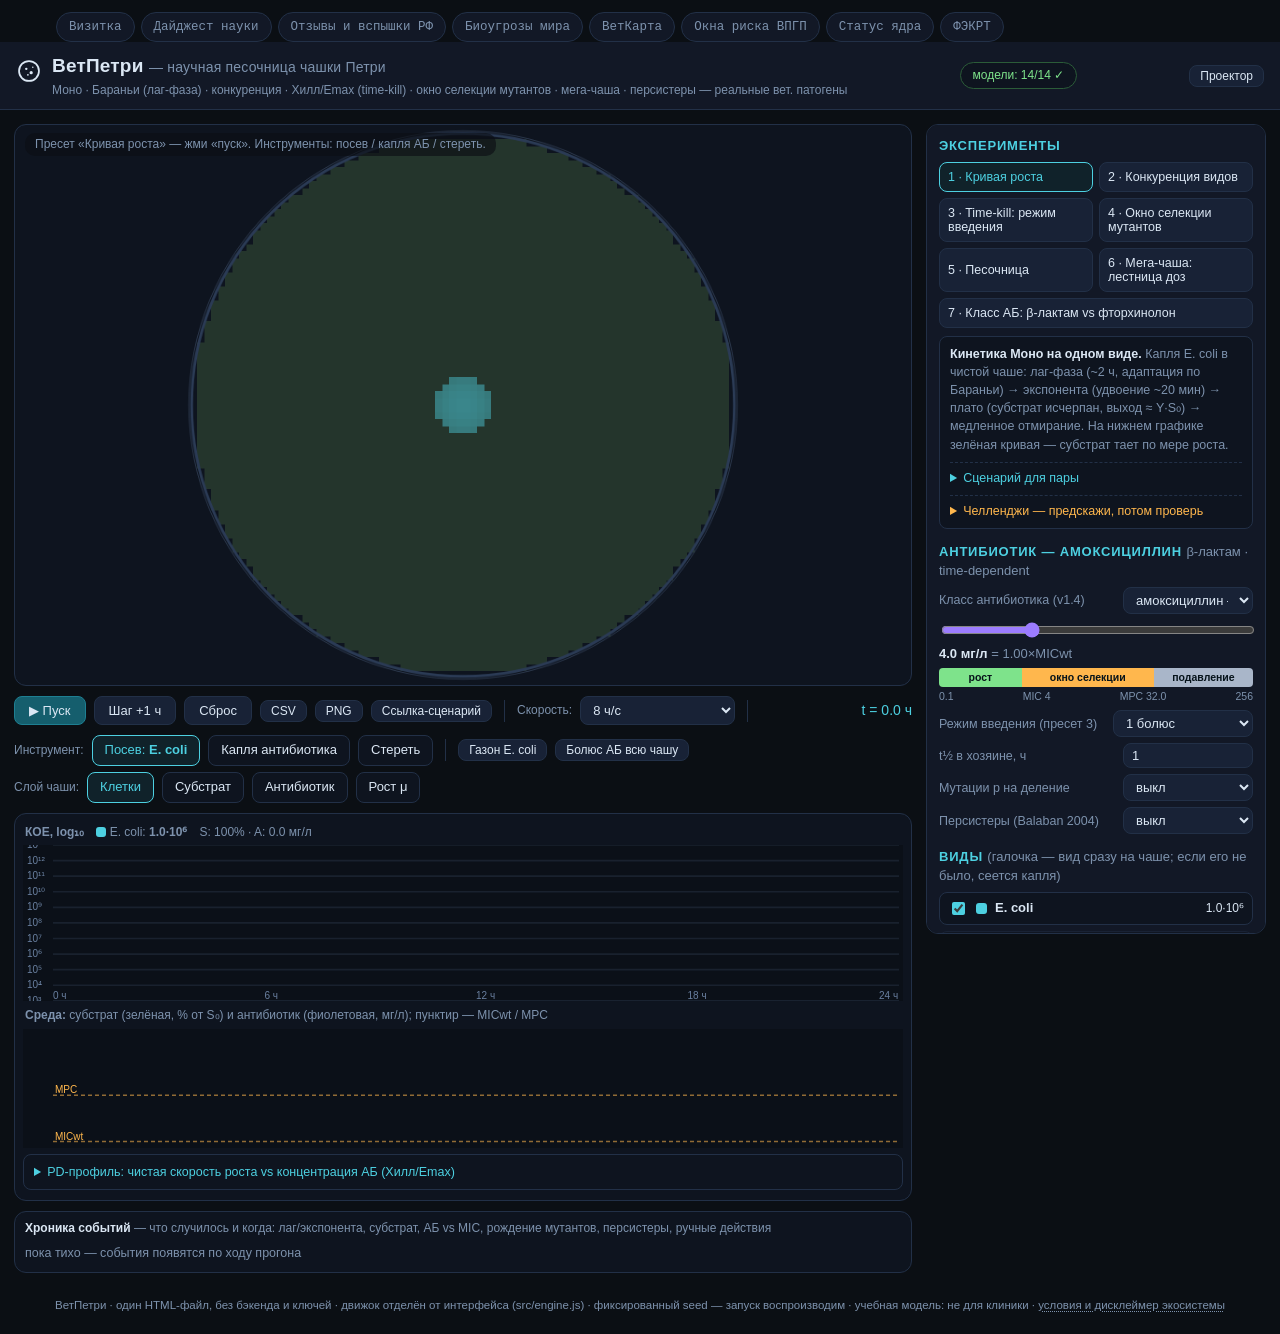
==== commit 13f56ee5: "Task 223: стенка чашки честно отражающая — масса не исчезает (SW-23 §4/A6, QA Б4) Движок (src/engine" ====
--- a/index.html
+++ b/index.html
@@ -2542,8 +2542,14 @@
     for (let i = 0; i < st.n; i++) if (st.S[i] > 0 || st.A[i] > 0) st.A[i] = Math.max(st.A[i], dose);
   }
 
-  // ---------- Диффузия (явная схема, Нейман — без потока через край) ----------
-  function diffuse(arr, tmp, W, H, D, dt, sub) {
+  // ---------- Диффузия (явная схема; Нейман на краю сетки И на стенке чашки) ----------
+  // Task 223 (аудит SW-23 §4/A6, QA Б4): стенка чашки — ОТРАЖАЮЩАЯ (нулевого потока).
+  // Сосед вне mask (за краем блюдца) в лапласиане = сама ячейка → поток через стенку = 0,
+  // суммарная масса по чашке сохраняется точно (внутренние грани телескопируются).
+  // v1.4-«фикс» (обнуление вне mask ПОСЛЕ шага) давал ПОГЛОЩАЮЩИЙ край: за 24 ч чистой
+  // диффузии терялось 54% S / 46% A (kel=0) — «виртуальная элиминация» АБ у краёв,
+  // пресет 4 терял «поддерживаемую» концентрацию (8 → 3.2 мг/л к t=43 ч).
+  function diffuse(arr, tmp, W, H, D, dt, sub, mask) {
     const d = D * dt / sub;
     if (d * 4 > 0.45) throw new Error('diffusion unstable: ' + d);
     for (let s = 0; s < sub; s++) {
@@ -2552,9 +2558,14 @@
         const yn = y > 0 ? y - 1 : 0, yp = y < H - 1 ? y + 1 : H - 1;
         for (let x = 0; x < W; x++) {
           const i = y * W + x;
+          if (mask && !mask[i]) continue; // вне чашки — не обновляем (там 0 и остаётся 0)
           const xn = x > 0 ? x - 1 : 0, xp = x < W - 1 ? x + 1 : W - 1;
-          const lap = tmp[yn * W + x] + tmp[yp * W + x] + tmp[y * W + xn] + tmp[y * W + xp] - 4 * tmp[i];
-          arr[i] = tmp[i] + d * lap;
+          const c = tmp[i];
+          const up = mask && !mask[yn * W + x] ? c : tmp[yn * W + x];
+          const dn = mask && !mask[yp * W + x] ? c : tmp[yp * W + x];
+          const lf = mask && !mask[y * W + xn] ? c : tmp[y * W + xn];
+          const rt = mask && !mask[y * W + xp] ? c : tmp[y * W + xp];
+          arr[i] = c + d * (up + dn + lf + rt - 4 * c);
         }
       }
     }
@@ -2568,15 +2579,15 @@
     // 1) диффузия субстрата и антибиотика (в мега-чаше A статичен — диффузия/элиминация не нужны)
     if (!st._wellMixed) {
       const subS = Math.max(1, Math.ceil(env.DS * dt / 0.11));
-      diffuse(st.S, st._tmpS, W, H, env.DS, dt, subS);
+      diffuse(st.S, st._tmpS, W, H, env.DS, dt, subS, st.mask);
       if (!st.abZones) {
         const subA = Math.max(1, Math.ceil(env.DA * dt / 0.11));
-        diffuse(st.A, st._tmpA, W, H, env.DA, dt, subA);
+        diffuse(st.A, st._tmpA, W, H, env.DA, dt, subA, st.mask);
       }
-      // v1.4-фикс «стенка чашки»: Neumann-граница на краю БЛЮДЦА, а не сетки — S и A
-      // не диффундируют наружу (физика: стенка петри-диша). До фикса S растекался за
-      // край, раздувая area в stats() → среднее A разбавлялось (инфузия при 99 мг/л
-      // показывала T>MIC 0% вместо ~93%), а болюс «утекал» за край — PD-индексы врали.
+      // Task 223: сама отражающая стенка — в diffuse() (параметр mask). Обнуление вне
+      // чашки оставлено как гигиена: артефакты капель АБ за краем блюдца (dropAB mask
+      // не проверяет) не должны попадать в stats(). Массу внутри чашки оно не трогает —
+      // диффузия туда больше не пишет (раньше это и был поглощающий край, SW-23 A6).
       const m = st.mask;
       for (let i = 0; i < n; i++) if (!m[i]) { st.S[i] = 0; if (!st.abZones) st.A[i] = 0; }
     }
@@ -2721,7 +2732,7 @@
       if (dN * 4 > 0.45) throw new Error('motility unstable: ' + dN);
       for (let s = 0; s < st.species.length; s++) {
         if (!st.enabled[s]) continue;
-        diffuse(st.N[s], st._tmpS, W, H, env.motility, dt, 1);
+        diffuse(st.N[s], st._tmpS, W, H, env.motility, dt, 1, st.mask); // Task 223: стенка отражает и клетки
         const Ns = st.N[s];
         for (let i = 0; i < n; i++) if (!st.mask[i]) Ns[i] = 0; // не выходим за чашку
       }
@@ -3136,13 +3147,17 @@
     }
     const seeds = [42, 43, 44];
     const runs = seeds.map(run);
-    const ok = runs.every(function (r) { return r.crossT !== null && r.crossT <= 36 && r.wtHi < 100; });
+    // Task 223 (якорь обновлён): отражающая стенка — субстрат/клетки больше не исчезают
+    // за краем блюдца, и у границы 100×-полосы держится след wt ~200 КОЕ на ~150 ячеек
+    // зоны (транзит гибнущих клеток из 10×, kill ≈ 3 1/ч; было ~4 при поглощающем крае).
+    // Порог 1000 КОЕ = 0.05% газона 2е6 — колонизацией это не является ни в каком смысле.
+    const ok = runs.every(function (r) { return r.crossT !== null && r.crossT <= 36 && r.wtHi < 1000; });
     return {
-      name: 'Мега-чаша (Baym 2016): R прорывает 1×MIC за ≤36 ч; wt не берёт 10×MIC за 72 ч',
+      name: 'Мега-чаша (Baym 2016): R прорывает 1×MIC за ≤36 ч; wt не колонизирует 10×MIC за 72 ч',
       pass: ok,
       details: runs.map(function (r, i) {
         return 'seed ' + seeds[i] + ': R в зоне 10× на ' + (r.crossT === null ? '—' : r.crossT.toFixed(0) + ' ч') +
-          ', wt в зоне 100×: ' + r.wtHi.toFixed(0) + ' КОЕ';
+          ', след wt в зоне 100×: ' + r.wtHi.toFixed(0) + ' КОЕ';
       }).join('; '),
     };
   }
@@ -3360,10 +3375,36 @@
     };
   }
 
+  // Т14. Task 223 (аудит SW-23 §4/A6 + QA Б4): «стенка чашки» отражающая — масса не
+  //      теряется. 24 ч чистой диффузии (kel=0, инертный вид: μmax=kd=kmax=0 — только
+  //      перенос): ΣS, ΣA и ΣN по чашке сохраняются. До фикса край обнулялся ПОСЛЕ шага
+  //      и поглощал поток (−54% S / −46% A за сутки — «виртуальная элиминация» АБ у краёв).
+  function testWallMass() {
+    function sum(a) { let s = 0; for (let k = 0; k < a.length; k++) s += a[k]; return s; }
+    const st = mk({ W: 40, H: 24, seed: 3, wellMixed: false,
+      enabled: [true, false, false, false],
+      species: [Object.assign({}, E.SPECIES[0], { muMax: 0, kd: 0, kmax: 0 })].concat(E.SPECIES.slice(1)),
+      env: { noise: 0, kel: 0 } });
+    E.inoculate(st, 0, st.cx + st.R * 0.45, st.cy, 1e6, 3); // колония у стенки — подвижность в упор
+    E.dropAB(st, st.cx - st.R * 0.45, st.cy, 256, 3);       // капля АБ у другой стенки
+    st.S[Math.round(st.cy) * st.W + Math.round(st.cx)] += 4000; // пик субстрата в центре
+    const S0 = sum(st.S), A0 = sum(st.A), N0 = sum(st.N[0]);
+    while (st.t < 24) E.step(st, 0.05);
+    const S1 = sum(st.S), A1 = sum(st.A), N1 = sum(st.N[0]);
+    const rel = function (a, b) { return Math.abs(a - b) / b; };
+    const ok = rel(S1, S0) < 1e-3 && rel(A1, A0) < 1e-3 && rel(N1, N0) < 1e-3;
+    return {
+      name: 'Стенка чашки отражающая: за 24 ч диффузии масса S/A/клеток сохраняется',
+      pass: ok,
+      details: 'сохранение за 24 ч: S ' + (S1 / S0 * 100).toFixed(3) + '%, A ' + (A1 / A0 * 100).toFixed(3) +
+        '%, клетки ' + (N1 / N0 * 100).toFixed(3) + '% (до Task 223 край поглощал: −54% S / −46% A, SW-23 A6)',
+    };
+  }
+
   // Task 184: список тестов наружу — UI гоняет их чанками (по одному в свой setTimeout,
   // без блокировки интерфейса); runAll — прежний синхронный прогон для node CLI.
   const TESTS = [testGrowth, testTimeKill, testSeed, testSelectionWindow, testInfusion, testMegaPlate, testExportHash, testChronicle, testPersisters,
-    testFQConcentrationDependence, testPAE, testPDIndices, testQ8hWindow];
+    testFQConcentrationDependence, testPAE, testPDIndices, testQ8hWindow, testWallMass];
 
   function runAll() {
     return TESTS.map(function (f) {
